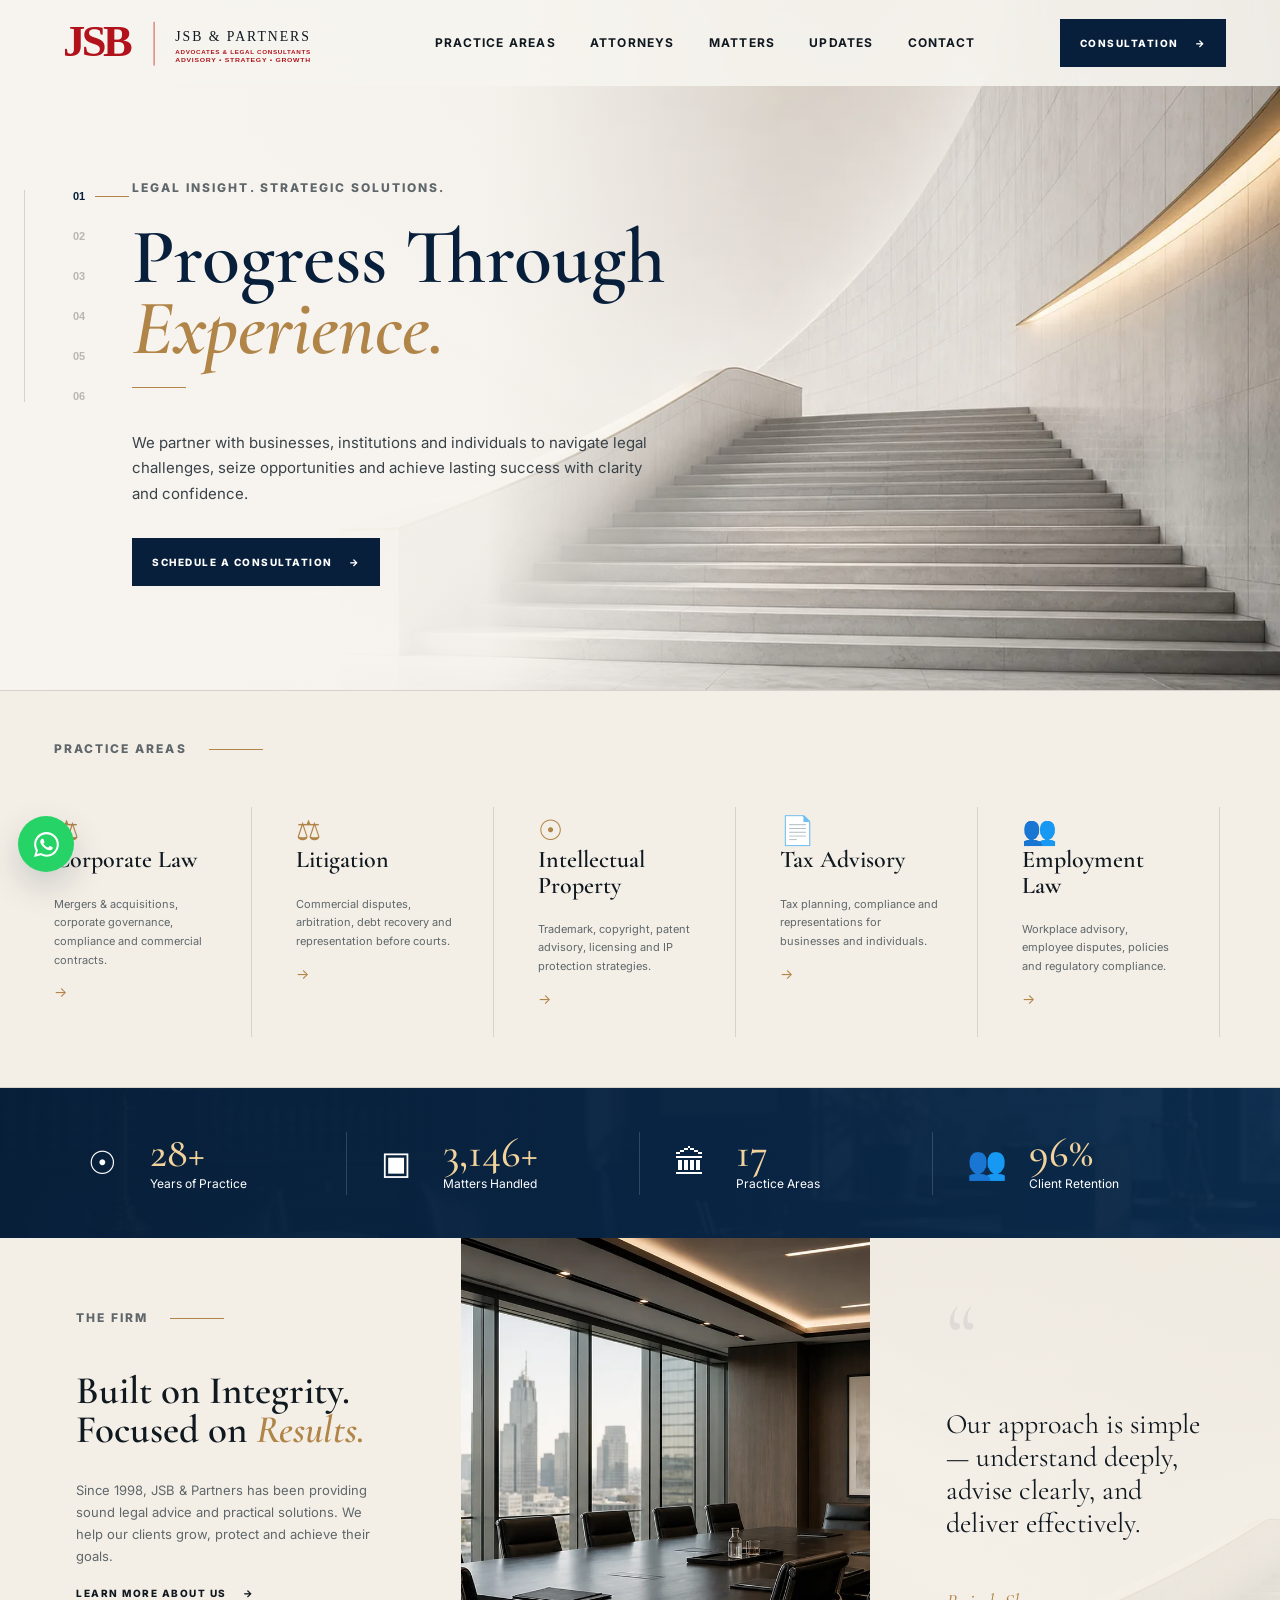
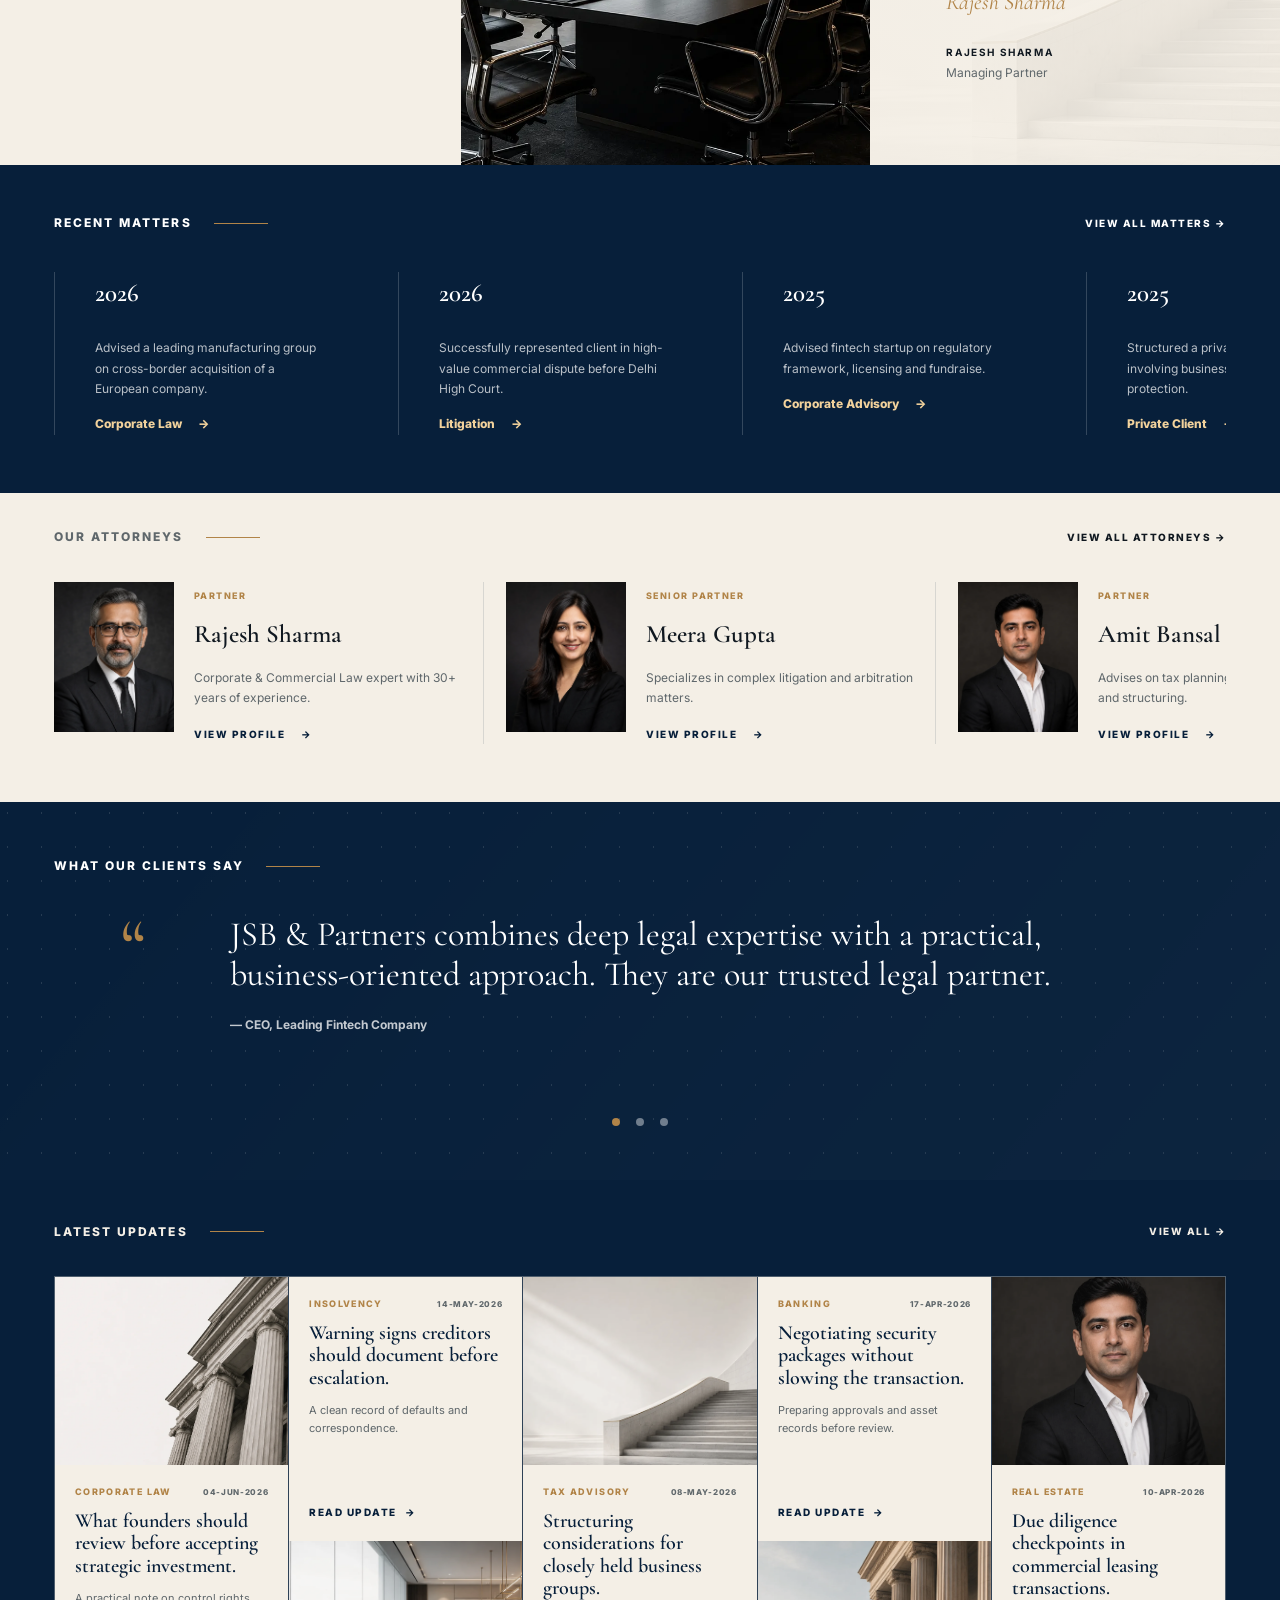
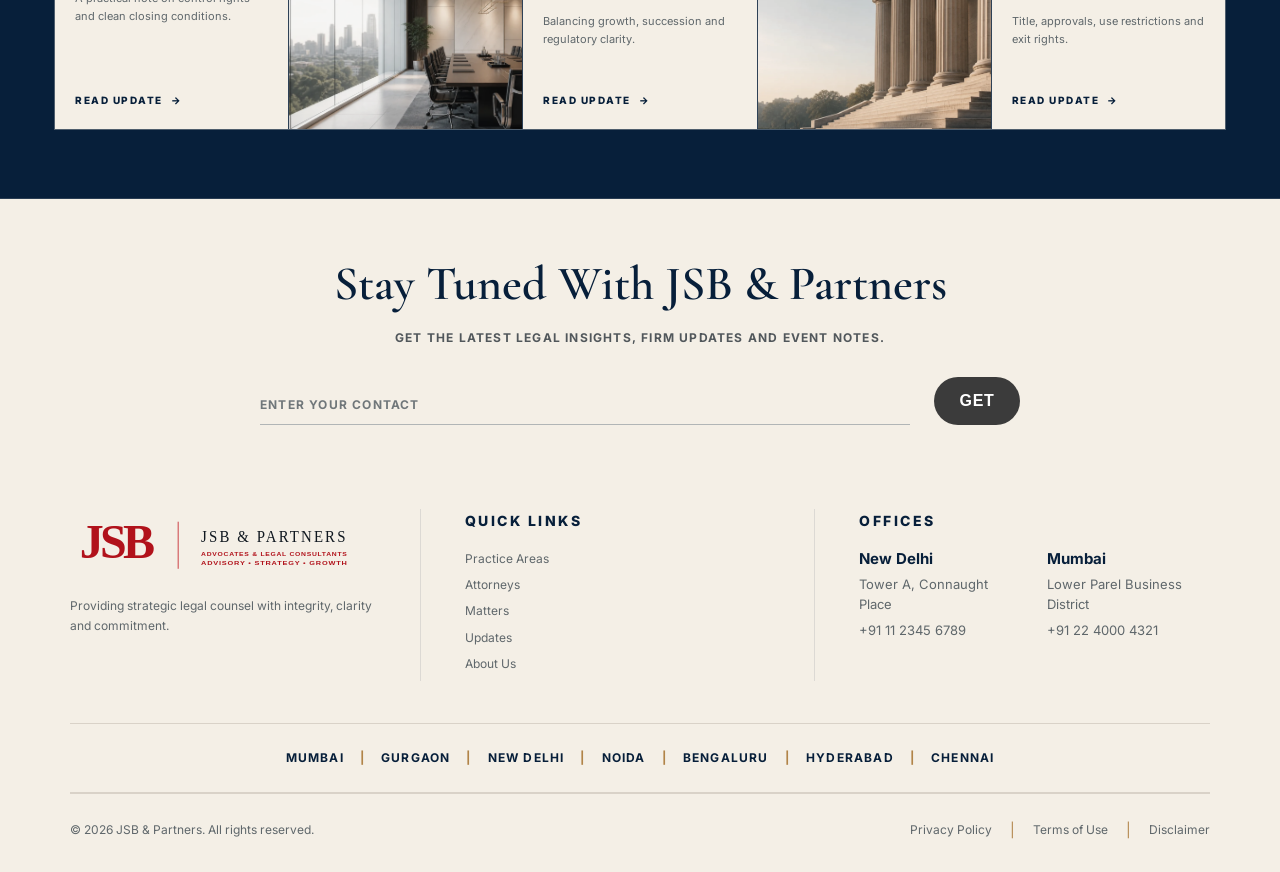
==== index.html @ 9e6ca46f "Update" ====
<!DOCTYPE html>
<html lang="en">
<head>
  <meta charset="UTF-8">
  <meta name="viewport" content="width=device-width, initial-scale=1.0">
  <title>JSB &amp; Partners</title>
  <link rel="icon" href="assets/favicon/favicon.ico" sizes="any">
  <link rel="icon" href="assets/favicon/favicon.svg" type="image/svg+xml">
  <link rel="apple-touch-icon" href="assets/favicon/apple-touch-icon.png">
  <link rel="preconnect" href="https://fonts.googleapis.com">
  <link rel="preconnect" href="https://fonts.gstatic.com" crossorigin>
  <link rel="preload" as="image" href="assets/images/banner/hero-stairs-carousel.webp" fetchpriority="high">
  <link href="https://fonts.googleapis.com/css2?family=Cormorant+Garamond:wght@500;600;700&amp;family=Inter:wght@400;500;600;700;800&amp;display=swap" rel="stylesheet">
  <link rel="stylesheet" href="css/styles.css?v=20260609-pagespeed">
</head>
<body>
  <header class="top-header">
    <a class="brand" href="#home" aria-label="JSB and Partners home">
      <img src="assets/logo/jsb-partners-logo.svg" alt="JSB &amp; Partners">
    </a>
    <nav class="top-nav" aria-label="Primary navigation">
      <img class="menu-panel-logo" src="assets/logo/jsb-partners-logo.svg" alt="JSB &amp; Partners">
      <button class="menu-close" type="button" aria-label="Close menu">&times;</button>
      <div class="nav-item has-menu">
        <a href="#practice">Practice Areas</a>
        <div class="submenu practice-menu">
          <a href="#practice">Corporate Law</a>
          <a href="#practice">Litigation</a>
          <div class="subitem">
            <a href="#practice">Advisory</a>
            <div class="submenu level-two">
              <a href="#practice">Tax Advisory</a>
              <a href="#practice">Regulatory</a>
            </div>
          </div>
          <a href="#practice">Intellectual Property</a>
          <a href="#practice">Employment Law</a>
          <a href="#practice">Real Estate</a>
          <a href="#practice">Banking &amp; Finance</a>
          <a href="#practice">Insolvency</a>
          <a href="#practice">Data Protection</a>
          <a href="#practice">Private Client</a>
        </div>
      </div>
      <div class="nav-item has-menu">
        <a href="#attorneys">Attorneys</a>
        <div class="submenu">
          <a href="#attorneys">Partners</a>
          <a href="#attorneys">Senior Counsel</a>
          <a href="#attorneys">Dedicated Teams</a>
        </div>
      </div>
      <div class="nav-item has-menu">
        <a href="#matters">Matters</a>
        <div class="submenu">
          <a href="#matters">Recent Matters</a>
          <a href="#updates">Updates</a>
        </div>
      </div>
      <a href="#updates">Updates</a>
      <a href="#contact">Contact</a>
    </nav>
    <div class="header-actions">
      <a class="consult-btn" href="#contact">Consultation <span>&rarr;</span></a>
    </div>
  </header>
  <a class="whatsapp-contact" href="https://wa.me/911123456789" target="_blank" rel="noopener" aria-label="Contact JSB and Partners on WhatsApp">
    <svg viewBox="0 0 32 32" aria-hidden="true" focusable="false">
      <path d="M16.02 3.2c-7.04 0-12.76 5.68-12.76 12.68 0 2.24.6 4.43 1.73 6.35L3.15 29l6.97-1.82a12.86 12.86 0 0 0 5.9 1.48c7.04 0 12.76-5.68 12.76-12.68S23.06 3.2 16.02 3.2Zm0 23.3c-1.9 0-3.77-.51-5.4-1.48l-.39-.23-4.14 1.08 1.1-4.02-.26-.42a10.45 10.45 0 0 1-1.53-5.45c0-5.81 4.76-10.54 10.62-10.54s10.62 4.73 10.62 10.54S21.88 26.5 16.02 26.5Zm5.82-7.9c-.32-.16-1.88-.92-2.17-1.03-.29-.11-.5-.16-.71.16-.21.32-.82 1.03-1.01 1.24-.18.21-.37.24-.69.08-.32-.16-1.35-.49-2.57-1.57-.95-.84-1.59-1.88-1.78-2.2-.18-.32-.02-.49.14-.65.14-.14.32-.37.48-.55.16-.18.21-.32.32-.53.11-.21.05-.4-.03-.55-.08-.16-.71-1.7-.97-2.33-.26-.61-.52-.53-.71-.54h-.61c-.21 0-.55.08-.84.4-.29.32-1.1 1.07-1.1 2.61 0 1.54 1.13 3.03 1.29 3.24.16.21 2.23 3.38 5.4 4.74.75.32 1.34.51 1.8.65.76.24 1.45.21 1.99.13.61-.09 1.88-.76 2.15-1.49.26-.73.26-1.35.18-1.49-.08-.13-.29-.21-.61-.37Z"/>
    </svg>
  </a>
  <nav class="mobile-dock" aria-label="Mobile quick actions">
    <a class="dock-whatsapp" href="https://wa.me/911123456789" target="_blank" rel="noopener" aria-label="WhatsApp">
      <svg viewBox="0 0 32 32" aria-hidden="true" focusable="false">
        <path d="M16.02 3.2c-7.04 0-12.76 5.68-12.76 12.68 0 2.24.6 4.43 1.73 6.35L3.15 29l6.97-1.82a12.86 12.86 0 0 0 5.9 1.48c7.04 0 12.76-5.68 12.76-12.68S23.06 3.2 16.02 3.2Zm0 23.3c-1.9 0-3.77-.51-5.4-1.48l-.39-.23-4.14 1.08 1.1-4.02-.26-.42a10.45 10.45 0 0 1-1.53-5.45c0-5.81 4.76-10.54 10.62-10.54s10.62 4.73 10.62 10.54S21.88 26.5 16.02 26.5Zm5.82-7.9c-.32-.16-1.88-.92-2.17-1.03-.29-.11-.5-.16-.71.16-.21.32-.82 1.03-1.01 1.24-.18.21-.37.24-.69.08-.32-.16-1.35-.49-2.57-1.57-.95-.84-1.59-1.88-1.78-2.2-.18-.32-.02-.49.14-.65.14-.14.32-.37.48-.55.16-.18.21-.32.32-.53.11-.21.05-.4-.03-.55-.08-.16-.71-1.7-.97-2.33-.26-.61-.52-.53-.71-.54h-.61c-.21 0-.55.08-.84.4-.29.32-1.1 1.07-1.1 2.61 0 1.54 1.13 3.03 1.29 3.24.16.21 2.23 3.38 5.4 4.74.75.32 1.34.51 1.8.65.76.24 1.45.21 1.99.13.61-.09 1.88-.76 2.15-1.49.26-.73.26-1.35.18-1.49-.08-.13-.29-.21-.61-.37Z"/>
      </svg>
    </a>
    <a href="#contact" aria-label="Contact form">
      <svg viewBox="0 0 24 24" aria-hidden="true" focusable="false">
        <path d="M5 4h14v16H5zM8 8h8M8 12h8M8 16h5"/>
      </svg>
    </a>
    <a href="tel:+911123456789" aria-label="Call JSB and Partners">
      <svg viewBox="0 0 24 24" aria-hidden="true" focusable="false">
        <path d="M8.6 3.7 11 8.6l-2 1.6c1 2 2.3 3.3 4.3 4.3l1.6-2 4.9 2.4-.8 3.2c-.2.8-.9 1.3-1.7 1.2C9.7 18.7 4.2 13.2 3.6 5.6c-.1-.8.5-1.5 1.2-1.7Z"/>
      </svg>
    </a>
    <button class="menu-toggle" type="button" aria-label="Open menu" aria-expanded="false">
      <svg class="hamburger-icon" viewBox="0 0 74 58" aria-hidden="true" focusable="false">
        <path class="hamburger-lines" d="M16 13h42M16 29h42M16 45h42"/>
        <path class="hamburger-close" d="M20 16 54 44M54 16 20 44"/>
      </svg>
    </button>
  </nav>

  <main>
    <section id="home" class="hero">
      <div class="hero-slide slide-stairs is-active">
        <div class="hero-copy">
          <p class="eyebrow">Legal insight. Strategic solutions.</p>
          <h1><span>Progress Through</span><em>Experience.</em></h1>
          <span class="gold-line"></span>
          <p>We partner with businesses, institutions and individuals to navigate legal challenges, seize opportunities and achieve lasting success with clarity and confidence.</p>
          <a class="dark-btn" href="#contact">Schedule a Consultation <span>&rarr;</span></a>
        </div>
      </div>
      <div class="hero-slide slide-boardroom">
        <div class="hero-copy">
          <p class="eyebrow">Commercial clarity. Practical execution.</p>
          <h1><span>Decisions Built On</span><em>Judgement.</em></h1>
          <span class="gold-line"></span>
          <p>Senior lawyers stay close to every matter, aligning legal strategy with commercial realities, board priorities and practical timelines.</p>
          <a class="dark-btn" href="#contact">Discuss a Matter <span>&rarr;</span></a>
        </div>
      </div>
      <div class="hero-slide slide-court">
        <div class="hero-copy">
          <p class="eyebrow">Court discipline. Calm advice.</p>
          <h1><span>Trusted Counsel For</span><em>Complexity.</em></h1>
          <span class="gold-line"></span>
          <p>From transactions to disputes, we help clients protect what matters, understand their options and move forward with confidence.</p>
          <a class="dark-btn" href="#contact">Start Consultation <span>&rarr;</span></a>
        </div>
      </div>

      <div class="hero-index" aria-label="Hero slide controls">
        <button class="is-active" type="button" data-slide="0">01</button>
        <button type="button" data-slide="1">02</button>
        <button type="button" data-slide="2">03</button>
        <button type="button" data-slide="0">04</button>
        <button type="button" data-slide="1">05</button>
        <button type="button" data-slide="2">06</button>
      </div>
    </section>

    <section id="practice" class="band band-light practice-band">
      <div class="band-head">
        <h2>Practice Areas</h2>
        <i></i>
      </div>
      <div class="marquee-shell">
        <div class="practice-track marquee-track">
          <article class="practice-item"><span>&#9878;</span><h3>Corporate Law</h3><p>Mergers &amp; acquisitions, corporate governance, compliance and commercial contracts.</p><a href="#contact">&rarr;</a></article>
          <article class="practice-item"><span>&#9878;</span><h3>Litigation</h3><p>Commercial disputes, arbitration, debt recovery and representation before courts.</p><a href="#contact">&rarr;</a></article>
          <article class="practice-item"><span>&#9737;</span><h3>Intellectual Property</h3><p>Trademark, copyright, patent advisory, licensing and IP protection strategies.</p><a href="#contact">&rarr;</a></article>
          <article class="practice-item"><span>&#128196;</span><h3>Tax Advisory</h3><p>Tax planning, compliance and representations for businesses and individuals.</p><a href="#contact">&rarr;</a></article>
          <article class="practice-item"><span>&#128101;</span><h3>Employment Law</h3><p>Workplace advisory, employee disputes, policies and regulatory compliance.</p><a href="#contact">&rarr;</a></article>
          <article class="practice-item"><span>&#127963;</span><h3>Real Estate</h3><p>Transactions, due diligence, structuring, leases and regulatory approvals.</p><a href="#contact">&rarr;</a></article>
          <article class="practice-item"><span>&#9878;</span><h3>Corporate Law</h3><p>Mergers &amp; acquisitions, corporate governance, compliance and commercial contracts.</p><a href="#contact">&rarr;</a></article>
          <article class="practice-item"><span>&#9878;</span><h3>Litigation</h3><p>Commercial disputes, arbitration, debt recovery and representation before courts.</p><a href="#contact">&rarr;</a></article>
          <article class="practice-item"><span>&#9737;</span><h3>Intellectual Property</h3><p>Trademark, copyright, patent advisory, licensing and IP protection strategies.</p><a href="#contact">&rarr;</a></article>
          <article class="practice-item"><span>&#128196;</span><h3>Tax Advisory</h3><p>Tax planning, compliance and representations for businesses and individuals.</p><a href="#contact">&rarr;</a></article>
          <article class="practice-item"><span>&#128101;</span><h3>Employment Law</h3><p>Workplace advisory, employee disputes, policies and regulatory compliance.</p><a href="#contact">&rarr;</a></article>
          <article class="practice-item"><span>&#127963;</span><h3>Real Estate</h3><p>Transactions, due diligence, structuring, leases and regulatory approvals.</p><a href="#contact">&rarr;</a></article>
        </div>
      </div>
    </section>

    <section id="impact" class="band stats-band">
      <div><span>&#9737;</span><strong data-count="28" data-suffix="+">0</strong><p>Years of Practice</p></div>
      <div><span>&#9635;</span><strong data-count="3200" data-suffix="+">0</strong><p>Matters Handled</p></div>
      <div><span>&#127963;</span><strong data-count="17">0</strong><p>Practice Areas</p></div>
      <div><span>&#128101;</span><strong data-count="98" data-suffix="%">0</strong><p>Client Retention</p></div>
    </section>

    <section id="firm" class="band firm-band">
      <article class="firm-copy">
        <div class="band-head"><h2>The Firm</h2><i></i></div>
        <h3>Built on Integrity.<br>Focused on <em>Results.</em></h3>
        <p>Since 1998, JSB &amp; Partners has been providing sound legal advice and practical solutions. We help our clients grow, protect and achieve their goals.</p>
        <a class="text-link" href="#firm">Learn More About Us <span>&rarr;</span></a>
      </article>
      <img src="assets/images/firm/firm-boardroom.webp" alt="Modern law firm boardroom" loading="lazy" decoding="async">
      <article class="firm-quote">
        <div>&ldquo;</div>
        <blockquote>Our approach is simple &mdash; understand deeply, advise clearly, and deliver effectively.</blockquote>
        <span class="signature">Rajesh Sharma</span>
        <strong>Rajesh Sharma</strong>
        <p>Managing Partner</p>
      </article>
    </section>

    <section id="matters" class="band matters-band">
      <div class="band-head matter-title"><h2>Recent Matters</h2><i></i><a href="#updates">View All Matters <span>&rarr;</span></a></div>
      <div class="matters-marquee marquee-shell">
        <div class="matter-track marquee-track">
          <article><h3>2026</h3><p>Advised a leading manufacturing group on cross-border acquisition of a European company.</p><a href="#">Corporate Law <span>&rarr;</span></a></article>
          <article><h3>2026</h3><p>Successfully represented client in high-value commercial dispute before Delhi High Court.</p><a href="#">Litigation <span>&rarr;</span></a></article>
          <article><h3>2025</h3><p>Advised fintech startup on regulatory framework, licensing and fundraise.</p><a href="#">Corporate Advisory <span>&rarr;</span></a></article>
          <article><h3>2025</h3><p>Structured a private family settlement involving business succession and asset protection.</p><a href="#">Private Client <span>&rarr;</span></a></article>
          <article><h3>2024</h3><p>Guided an enterprise technology company through licensing and commercial contract review.</p><a href="#">Regulatory <span>&rarr;</span></a></article>
          <article><h3>2026</h3><p>Advised a leading manufacturing group on cross-border acquisition of a European company.</p><a href="#">Corporate Law <span>&rarr;</span></a></article>
          <article><h3>2026</h3><p>Successfully represented client in high-value commercial dispute before Delhi High Court.</p><a href="#">Litigation <span>&rarr;</span></a></article>
          <article><h3>2025</h3><p>Advised fintech startup on regulatory framework, licensing and fundraise.</p><a href="#">Corporate Advisory <span>&rarr;</span></a></article>
          <article><h3>2025</h3><p>Structured a private family settlement involving business succession and asset protection.</p><a href="#">Private Client <span>&rarr;</span></a></article>
          <article><h3>2024</h3><p>Guided an enterprise technology company through licensing and commercial contract review.</p><a href="#">Regulatory <span>&rarr;</span></a></article>
        </div>
      </div>
    </section>

    <section id="attorneys" class="band band-warm attorney-band">
      <div class="band-head attorney-title"><h2>Our Attorneys</h2><i></i><a href="#attorneys">View All Attorneys <span>&rarr;</span></a></div>
      <div class="marquee-shell">
        <div class="attorney-track marquee-track reverse">
          <article class="attorney-card"><img src="assets/images/team/attorney-rajesh.webp" alt="Rajesh Sharma" loading="lazy" decoding="async"><div><span>Partner</span><h3>Rajesh Sharma</h3><p>Corporate &amp; Commercial Law expert with 30+ years of experience.</p><a href="#attorneys">View Profile <span>&rarr;</span></a></div></article>
          <article class="attorney-card"><img src="assets/images/team/attorney-meera.webp" alt="Meera Gupta" loading="lazy" decoding="async"><div><span>Senior Partner</span><h3>Meera Gupta</h3><p>Specializes in complex litigation and arbitration matters.</p><a href="#attorneys">View Profile <span>&rarr;</span></a></div></article>
          <article class="attorney-card"><img src="assets/images/team/attorney-amit.webp" alt="Amit Bansal" loading="lazy" decoding="async"><div><span>Partner</span><h3>Amit Bansal</h3><p>Advises on tax planning, regulatory compliance and structuring.</p><a href="#attorneys">View Profile <span>&rarr;</span></a></div></article>
          <article class="attorney-card"><img src="assets/images/team/attorney-rajesh.webp" alt="Rajesh Sharma" loading="lazy" decoding="async"><div><span>Partner</span><h3>Rajesh Sharma</h3><p>Corporate &amp; Commercial Law expert with 30+ years of experience.</p><a href="#attorneys">View Profile <span>&rarr;</span></a></div></article>
          <article class="attorney-card"><img src="assets/images/team/attorney-meera.webp" alt="Meera Gupta" loading="lazy" decoding="async"><div><span>Senior Partner</span><h3>Meera Gupta</h3><p>Specializes in complex litigation and arbitration matters.</p><a href="#attorneys">View Profile <span>&rarr;</span></a></div></article>
          <article class="attorney-card"><img src="assets/images/team/attorney-amit.webp" alt="Amit Bansal" loading="lazy" decoding="async"><div><span>Partner</span><h3>Amit Bansal</h3><p>Advises on tax planning, regulatory compliance and structuring.</p><a href="#attorneys">View Profile <span>&rarr;</span></a></div></article>
          <article class="attorney-card"><img src="assets/images/team/attorney-rajesh.webp" alt="Rajesh Sharma" loading="lazy" decoding="async"><div><span>Partner</span><h3>Rajesh Sharma</h3><p>Corporate &amp; Commercial Law expert with 30+ years of experience.</p><a href="#attorneys">View Profile <span>&rarr;</span></a></div></article>
          <article class="attorney-card"><img src="assets/images/team/attorney-meera.webp" alt="Meera Gupta" loading="lazy" decoding="async"><div><span>Senior Partner</span><h3>Meera Gupta</h3><p>Specializes in complex litigation and arbitration matters.</p><a href="#attorneys">View Profile <span>&rarr;</span></a></div></article>
          <article class="attorney-card"><img src="assets/images/team/attorney-amit.webp" alt="Amit Bansal" loading="lazy" decoding="async"><div><span>Partner</span><h3>Amit Bansal</h3><p>Advises on tax planning, regulatory compliance and structuring.</p><a href="#attorneys">View Profile <span>&rarr;</span></a></div></article>
        </div>
      </div>
    </section>

    <section class="band testimonials-band" aria-label="Client testimonials">
      <div class="band-head"><h2>What Our Clients Say</h2><i></i></div>
      <div class="testimonial-wrap">
        <span class="quote-mark">&ldquo;</span>
        <div class="testimonial-slide is-active">
          <blockquote>JSB &amp; Partners combines deep legal expertise with a practical, business-oriented approach. They are our trusted legal partner.</blockquote>
          <p>&mdash; CEO, Leading Fintech Company</p>
        </div>
        <div class="testimonial-slide">
          <blockquote>The team brings structure to complex decisions and keeps the advice calm, readable and commercially useful.</blockquote>
          <p>&mdash; Founder, Manufacturing Group</p>
        </div>
        <div class="testimonial-slide">
          <blockquote>They understand urgency without creating noise. Their drafting and dispute strategy have been consistently dependable.</blockquote>
          <p>&mdash; General Counsel, Growth Company</p>
        </div>
      </div>
      <div class="testimonial-dots">
        <button class="is-active" type="button" data-testimonial="0" aria-label="Show testimonial 1"></button>
        <button type="button" data-testimonial="1" aria-label="Show testimonial 2"></button>
        <button type="button" data-testimonial="2" aria-label="Show testimonial 3"></button>
      </div>
    </section>

    <section id="updates" class="band updates-band">
      <div class="band-head updates-title"><h2>Latest Updates</h2><i></i><a href="#updates">View All <span>&rarr;</span></a></div>
      <div class="updates-grid">
        <div class="update-column">
          <div class="update-track">
            <article><img src="assets/images/banner/courthouse-hero.webp" alt="Courthouse exterior" loading="lazy" decoding="async"><div><p class="update-meta"><span>Corporate Law</span><time datetime="2026-06-04">04-Jun-2026</time></p><h3>What founders should review before accepting strategic investment.</h3><p>A practical note on control rights and clean closing conditions.</p><a href="#updates">Read Update <span>&rarr;</span></a></div></article>
            <article><img src="assets/images/firm/firm-boardroom.webp" alt="Boardroom with city view" loading="lazy" decoding="async"><div><p class="update-meta"><span>IP Strategy</span><time datetime="2026-05-28">28-May-2026</time></p><h3>Protecting brand assets before licensing discussions begin.</h3><p>Ownership, usage scope and enforcement language.</p><a href="#updates">Read Update <span>&rarr;</span></a></div></article>
          </div>
        </div>
        <div class="update-column is-reverse">
          <div class="update-track">
            <article><img src="assets/images/library/legal-library.webp" alt="Legal library shelves" loading="lazy" decoding="async"><div><p class="update-meta"><span>Disputes</span><time datetime="2026-05-21">21-May-2026</time></p><h3>How early case assessment changes commercial litigation.</h3><p>Mapping documents, timelines and business objectives early.</p><a href="#updates">Read Update <span>&rarr;</span></a></div></article>
            <article><img src="assets/images/banner/hero-boardroom-carousel.webp" alt="Conference room" loading="lazy" decoding="async"><div><p class="update-meta"><span>Insolvency</span><time datetime="2026-05-14">14-May-2026</time></p><h3>Warning signs creditors should document before escalation.</h3><p>A clean record of defaults and correspondence.</p><a href="#updates">Read Update <span>&rarr;</span></a></div></article>
          </div>
        </div>
        <div class="update-column">
          <div class="update-track">
            <article><img src="assets/images/banner/hero-stairs-carousel.webp" alt="Courthouse stairs" loading="lazy" decoding="async"><div><p class="update-meta"><span>Tax Advisory</span><time datetime="2026-05-08">08-May-2026</time></p><h3>Structuring considerations for closely held business groups.</h3><p>Balancing growth, succession and regulatory clarity.</p><a href="#updates">Read Update <span>&rarr;</span></a></div></article>
            <article><img src="assets/images/team/attorney-meera.webp" alt="Attorney portrait" loading="lazy" decoding="async"><div><p class="update-meta"><span>Privacy</span><time datetime="2026-04-30">30-Apr-2026</time></p><h3>Data protection readiness for fast-growing service businesses.</h3><p>Consent, vendor contracts and breach response hygiene.</p><a href="#updates">Read Update <span>&rarr;</span></a></div></article>
          </div>
        </div>
        <div class="update-column is-reverse">
          <div class="update-track">
            <article><img src="assets/images/team/attorney-rajesh.webp" alt="Senior attorney portrait" loading="lazy" decoding="async"><div><p class="update-meta"><span>Employment</span><time datetime="2026-04-24">24-Apr-2026</time></p><h3>Policy hygiene for hybrid teams and senior exits.</h3><p>Reducing ambiguity around access and confidentiality.</p><a href="#updates">Read Update <span>&rarr;</span></a></div></article>
            <article><img src="assets/images/banner/hero-court-warm.webp" alt="Court columns" loading="lazy" decoding="async"><div><p class="update-meta"><span>Banking</span><time datetime="2026-04-17">17-Apr-2026</time></p><h3>Negotiating security packages without slowing the transaction.</h3><p>Preparing approvals and asset records before review.</p><a href="#updates">Read Update <span>&rarr;</span></a></div></article>
          </div>
        </div>
        <div class="update-column">
          <div class="update-track">
            <article><img src="assets/images/team/attorney-amit.webp" alt="Attorney portrait" loading="lazy" decoding="async"><div><p class="update-meta"><span>Real Estate</span><time datetime="2026-04-10">10-Apr-2026</time></p><h3>Due diligence checkpoints in commercial leasing transactions.</h3><p>Title, approvals, use restrictions and exit rights.</p><a href="#updates">Read Update <span>&rarr;</span></a></div></article>
            <article><img src="assets/images/banner/courthouse-hero.webp" alt="Courthouse architecture" loading="lazy" decoding="async"><div><p class="update-meta"><span>Private Client</span><time datetime="2026-04-03">03-Apr-2026</time></p><h3>Why family arrangements need commercial drafting discipline.</h3><p>Clear roles, transfer triggers and governance language.</p><a href="#updates">Read Update <span>&rarr;</span></a></div></article>
          </div>
        </div>
      </div>
    </section>

    <footer id="contact" class="footer-band">
      <section class="footer-stay">
        <div class="stay-copy">
          <h2>Stay Tuned With JSB &amp; Partners</h2>
          <p>Get the latest legal insights, firm updates and event notes.</p>
          <form>
            <label for="email">Contact</label>
            <input id="email" type="email" placeholder="Enter your contact">
            <button type="submit">Get</button>
          </form>
        </div>
      </section>

      <div class="footer-main">
        <section class="footer-brand">
          <img src="assets/logo/jsb-partners-logo.svg" alt="JSB &amp; Partners">
          <p>Providing strategic legal counsel with integrity, clarity and commitment.</p>
        </section>
        <section>
          <h2>Quick Links</h2>
          <a href="#practice">Practice Areas</a>
          <a href="#attorneys">Attorneys</a>
          <a href="#matters">Matters</a>
          <a href="#updates">Updates</a>
          <a href="#firm">About Us</a>
        </section>
        <section>
          <h2>Offices</h2>
          <div class="office-list">
            <p><strong>New Delhi</strong><span>Tower A, Connaught Place</span><a href="tel:+911123456789">+91 11 2345 6789</a></p>
            <p><strong>Mumbai</strong><span>Lower Parel Business District</span><a href="tel:+912240004321">+91 22 4000 4321</a></p>
          </div>
        </section>
      </div>

      <div class="footer-cities" aria-label="Office locations">
        <span>Mumbai</span><i>|</i><span>Gurgaon</span><i>|</i><span>New Delhi</span><i>|</i><span>Noida</span><i>|</i><span>Bengaluru</span><i>|</i><span>Hyderabad</span><i>|</i><span>Chennai</span>
      </div>

      <div class="footer-bottom"><p>&copy; 2026 JSB &amp; Partners. All rights reserved.</p><nav><a href="#">Privacy Policy</a><span>|</span><a href="#">Terms of Use</a><span>|</span><a href="#">Disclaimer</a></nav></div>
    </footer>
  </main>
  <script src="js/script.js?v=20260609-footer-cities"></script>
</body>
</html>
---- css/styles.css ----
:root {
  --paper: #f4efe6;
  --white: #f4efe6;
  --warm: #f4efe6;
  --navy: #071f3a;
  --navy-2: #0a2a4c;
  --ink: #101820;
  --muted: #5f676b;
  --line: #d9d2c8;
  --gold: #b18448;
  --serif: "Cormorant Garamond", Georgia, serif;
  --sans: "Inter", Arial, sans-serif;
}

* {
  box-sizing: border-box;
}

html {
  scroll-behavior: smooth;
}

body {
  margin: 0;
  background: var(--paper);
  color: var(--ink);
  font-family: var(--sans);
  font-size: 14px;
  line-height: 1.7;
}

a {
  color: inherit;
  text-decoration: none;
}

h1,
h2,
h3,
p {
  margin-top: 0;
}

.top-header {
  position: fixed;
  inset: 0 0 auto;
  z-index: 50;
  display: grid;
  grid-template-columns: 300px 1fr 170px;
  align-items: center;
  gap: 36px;
  height: 86px;
  padding: 0 54px;
  background: rgba(247, 244, 239, .9);
  backdrop-filter: blur(18px);
}

.brand {
  display: flex;
  align-items: center;
}

.brand img {
  width: auto;
  max-width: 100%;
  height: 66px;
  display: block;
}

.brand strong,
.footer-brand strong {
  display: block;
  text-transform: uppercase;
  letter-spacing: .12em;
  font-size: 18px;
  line-height: 1.15;
  white-space: nowrap;
}

.brand small,
.footer-brand small {
  display: block;
  margin-top: 5px;
  text-transform: uppercase;
  letter-spacing: .13em;
  font-size: 9px;
  font-weight: 800;
}

.top-nav {
  display: flex;
  justify-content: center;
  gap: 34px;
  text-transform: uppercase;
  letter-spacing: .1em;
  font-size: 12px;
  font-weight: 700;
}

.header-actions {
  display: flex;
  align-items: center;
  justify-content: flex-end;
  gap: 12px;
}

.menu-toggle,
.menu-close,
.menu-panel-logo,
.mobile-dock {
  display: none;
}

.nav-item {
  position: relative;
}

.top-nav > a,
.nav-item > a {
  position: relative;
  display: inline-flex;
  align-items: center;
  min-height: 44px;
}

.top-nav > a::after,
.nav-item > a::after {
  content: "";
  position: absolute;
  left: 0;
  right: 0;
  bottom: 7px;
  height: 1px;
  background: var(--gold);
  transform: scaleX(0);
  transform-origin: center;
  transition: transform .32s ease;
}

.top-nav > a:hover::after,
.top-nav > a:focus-visible::after,
.has-menu:hover > a::after,
.has-menu:focus-within > a::after {
  transform: scaleX(1);
}

.submenu {
  position: fixed;
  top: 86px;
  left: 0;
  z-index: 45;
  display: grid;
  grid-template-columns: repeat(3, minmax(190px, 1fr));
  gap: 0;
  width: 100vw;
  padding: 34px 54px;
  opacity: 0;
  visibility: hidden;
  transform: translateY(-10px);
  transition: opacity .32s ease, transform .32s ease, visibility .32s ease;
  background: var(--navy);
  border-top: 1px solid rgba(255, 255, 255, .18);
  border-bottom: 1px solid rgba(255, 255, 255, .16);
  backdrop-filter: none;
  box-shadow: 0 999px 0 999px rgba(7, 31, 58, .26), 0 24px 70px rgba(7, 31, 58, .16);
}

.practice-menu {
  grid-template-columns: repeat(5, minmax(170px, 1fr));
}

.submenu > a,
.submenu > .subitem > a {
  position: relative;
  display: block;
  min-height: 132px;
  padding: 58px 30px 22px;
  color: rgba(255, 255, 255, .96);
  letter-spacing: .1em;
  font-size: 13px;
  font-weight: 700;
  white-space: nowrap;
  border-left: 1px solid rgba(255, 255, 255, .16);
  transition: color .24s ease, background-color .24s ease;
}

.practice-menu > a,
.practice-menu > .subitem > a {
  min-height: 112px;
  padding-top: 50px;
}

.submenu > a::before,
.submenu > .subitem > a::before {
  content: "";
  position: absolute;
  top: 28px;
  left: 30px;
  width: 34px;
  height: 1px;
  background: var(--gold);
  opacity: .72;
}

.submenu > a:hover,
.submenu > a:focus-visible,
.submenu > .subitem > a:hover,
.submenu > .subitem > a:focus-visible {
  background: rgba(255, 255, 255, .12);
  color: #fff;
}

.has-menu:hover > .submenu,
.has-menu:focus-within > .submenu,
.subitem:hover > .submenu,
.subitem:focus-within > .submenu {
  opacity: 1;
  visibility: visible;
  transform: translateY(0);
}

.subitem {
  position: relative;
}

.submenu.level-two {
  position: absolute;
  top: 76px;
  left: 28px;
  z-index: 60;
  display: block;
  width: max-content;
  min-width: 186px;
  padding: 8px;
  background: var(--paper);
  border: 1px solid rgba(7, 31, 58, .12);
  box-shadow: 0 18px 44px rgba(7, 31, 58, .18);
}

.submenu.level-two a {
  display: block;
  min-height: 0;
  padding: 12px 15px;
  border: 0;
  color: var(--navy);
  font-size: 12px;
  font-weight: 700;
  white-space: nowrap;
}

.submenu.level-two a:hover,
.submenu.level-two a:focus-visible {
  background: rgba(7, 31, 58, .06);
  color: var(--navy);
}

.submenu.level-two a::before {
  content: none;
}

.consult-btn,
.dark-btn,
.text-link,
.attorney-card a,
.matters-band article a,
.updates-grid article a {
  display: inline-flex;
  align-items: center;
  gap: 16px;
  text-transform: uppercase;
  letter-spacing: .15em;
  font-size: 10px;
  font-weight: 800;
}

.consult-btn,
.dark-btn {
  justify-content: center;
  min-height: 48px;
  padding: 0 20px;
  color: #fff;
  background: var(--navy);
}

.whatsapp-contact {
  position: fixed;
  left: 18px;
  bottom: 28px;
  z-index: 48;
  display: inline-grid;
  place-items: center;
  width: 56px;
  height: 56px;
  color: #fff;
  background: #25d366;
  border-radius: 50%;
  box-shadow: 0 14px 34px rgba(7, 31, 58, .18);
}

.whatsapp-contact svg {
  width: 31px;
  height: 31px;
  display: block;
  fill: currentColor;
}

.mobile-dock svg {
  display: block;
  fill: none;
  stroke: currentColor;
  stroke-width: 1.9;
  stroke-linecap: round;
  stroke-linejoin: round;
}

.mobile-dock .dock-whatsapp svg {
  fill: currentColor;
  stroke: none;
}

.hero {
  position: relative;
  min-height: 690px;
  overflow: hidden;
  background: var(--white);
}

.hero-slide {
  position: absolute;
  inset: 0;
  opacity: 0;
  pointer-events: none;
  transition: opacity .8s ease;
  background:
    linear-gradient(90deg, rgba(247,244,239,1) 0%, rgba(247,244,239,.94) 38%, rgba(247,244,239,.22) 61%, rgba(247,244,239,0) 100%),
    none;
}

.hero-slide.slide-stairs {
  background:
    linear-gradient(90deg, rgba(247,244,239,1) 0%, rgba(247,244,239,.94) 38%, rgba(247,244,239,.22) 61%, rgba(247,244,239,0) 100%),
    url("../assets/images/banner/hero-stairs-carousel.webp") center right / cover no-repeat;
}

.hero-slide.slide-boardroom.is-loaded,
.hero-slide.slide-boardroom.is-active {
  background:
    linear-gradient(90deg, rgba(247,244,239,1) 0%, rgba(247,244,239,.94) 38%, rgba(247,244,239,.22) 61%, rgba(247,244,239,0) 100%),
    url("../assets/images/banner/hero-boardroom-carousel.webp") center right / cover no-repeat;
}

.hero-slide.slide-court.is-loaded,
.hero-slide.slide-court.is-active {
  background:
    linear-gradient(90deg, rgba(247,244,239,1) 0%, rgba(247,244,239,.94) 38%, rgba(247,244,239,.22) 61%, rgba(247,244,239,0) 100%),
    url("../assets/images/banner/hero-court-warm.webp") center right / cover no-repeat;
}

.hero-slide.is-active {
  opacity: 1;
  pointer-events: auto;
}

.hero-copy {
  width: min(700px, 52vw);
  padding: 178px 0 90px 132px;
}

.eyebrow,
.band-head h2,
.footer-band h2 {
  margin: 0;
  color: var(--muted);
  text-transform: uppercase;
  letter-spacing: .17em;
  font-size: 12px;
  font-weight: 800;
}

.hero h1 {
  margin: 24px 0 24px;
  color: var(--navy);
  font-family: var(--serif);
  font-size: 78px;
  font-weight: 600;
  line-height: .9;
}

.hero h1 span,
.hero h1 em {
  display: block;
  white-space: nowrap;
}

.hero h1 em,
.firm-copy em {
  color: var(--gold);
  font-style: italic;
}

.gold-line,
.band-head i {
  display: block;
  width: 54px;
  height: 1px;
  background: var(--gold);
}

.hero .gold-line {
  margin-bottom: 42px;
}

.hero-copy p:not(.eyebrow) {
  max-width: 560px;
  margin-bottom: 32px;
  color: #394248;
  font-size: 15px;
}

.hero-index {
  position: absolute;
  left: 24px;
  top: 190px;
  z-index: 5;
  display: grid;
  gap: 28px;
  padding-left: 48px;
  border-left: 1px solid var(--line);
}

.hero-index button {
  position: relative;
  border: 0;
  padding: 0;
  background: transparent;
  color: #b9b7b1;
  cursor: pointer;
  font-size: 11px;
  font-weight: 800;
}

.hero-index button.is-active {
  color: var(--navy);
}

.hero-index button.is-active::after {
  content: "";
  position: absolute;
  left: 22px;
  top: 50%;
  width: 34px;
  height: 1px;
  background: var(--gold);
}

.band {
  padding-left: 54px;
  padding-right: 54px;
}

.band-light,
.band-warm {
  background: var(--white);
}

.stats-band,
.matters-band,
.testimonials-band {
  background-color: var(--navy);
  color: #fff;
}

.band-head {
  display: flex;
  align-items: center;
  gap: 22px;
}

.practice-band {
  padding-top: 48px;
  padding-bottom: 50px;
  border-top: 1px solid var(--line);
  border-bottom: 1px solid var(--line);
}

.marquee-shell {
  overflow: hidden;
}

.marquee-track {
  display: flex;
  width: max-content;
  animation: marquee 34s linear infinite;
}

.marquee-track.reverse {
  animation-name: marqueeReverse;
}

.marquee-shell:hover .marquee-track {
  animation-play-state: paused;
}

.practice-track {
  margin-top: 48px;
}

.practice-item {
  width: 198px;
  min-height: 230px;
  margin-right: 44px;
  padding-right: 38px;
  border-right: 1px solid var(--line);
}

.practice-item > span {
  display: block;
  height: 40px;
  color: var(--gold);
  font-size: 28px;
}

.practice-item h3 {
  margin-bottom: 22px;
  font-family: var(--serif);
  font-size: 24px;
  font-weight: 600;
  line-height: 1.05;
}

.practice-item p {
  color: var(--muted);
  font-size: 11px;
}

.practice-item a {
  color: var(--gold);
}

.stats-band {
  min-height: 150px;
  display: grid;
  grid-template-columns: repeat(4, 1fr);
  align-items: center;
  color: #fff;
  background:
    linear-gradient(90deg, rgba(7,31,58,.98), rgba(10,42,76,.96)),
    url("../assets/images/library/legal-library.webp") center / cover no-repeat;
}

.stats-band div {
  display: grid;
  grid-template-columns: 42px auto;
  grid-template-rows: auto auto;
  align-items: center;
  column-gap: 20px;
  padding: 0 34px;
  border-right: 1px solid rgba(255,255,255,.16);
}

.stats-band div:last-child {
  border-right: 0;
}

.stats-band div > span {
  grid-row: 1 / 3;
  color: #fff;
  font-size: 32px;
}

.stats-band strong {
  color: #f2d29c;
  font-family: var(--serif);
  font-size: 42px;
  font-weight: 500;
  line-height: 1;
}

.stats-band p {
  margin: 0;
  font-size: 12px;
}

.matters-band .band-head h2,
.testimonials-band .band-head h2,
.matters-band h3 {
  color: #fff;
}

.matters-band .band-head i,
.testimonials-band .band-head i {
  background: var(--gold);
}

.firm-band {
  display: grid;
  grid-template-columns: 36% 32% 32%;
  padding-left: 0;
  padding-right: 0;
  background: var(--paper);
}

.firm-copy,
.firm-quote {
  min-height: 430px;
  padding: 70px 76px;
}

.firm-copy h3 {
  margin: 42px 0 30px;
  font-family: var(--serif);
  font-size: 39px;
  font-weight: 600;
  line-height: 1;
}

.firm-copy p {
  max-width: 470px;
  color: var(--muted);
  font-size: 13px;
}

.firm-band img {
  width: 100%;
  height: 100%;
  min-height: 430px;
  object-fit: cover;
}

.firm-quote {
  background:
    linear-gradient(rgba(244,239,230,.88), rgba(244,239,230,.92)),
    url("../assets/images/banner/hero-stairs-carousel.webp") center / cover no-repeat;
}

.firm-quote div {
  color: rgba(7,31,58,.08);
  font-family: var(--serif);
  font-size: 92px;
  line-height: .6;
}

.firm-quote blockquote {
  margin: 44px 0 44px;
  font-family: var(--serif);
  font-size: 28px;
  line-height: 1.18;
}

.signature {
  display: block;
  margin-bottom: 18px;
  color: var(--gold);
  font-family: var(--serif);
  font-size: 22px;
  font-style: italic;
}

.firm-quote strong {
  text-transform: uppercase;
  letter-spacing: .16em;
  font-size: 10px;
}

.firm-quote p {
  color: var(--muted);
  font-size: 12px;
}

.matters-band {
  display: block;
  padding-top: 48px;
  padding-bottom: 58px;
  border-top: 0;
  border-bottom: 0;
}

.matter-title {
  align-self: start;
  flex-wrap: wrap;
}

.matters-marquee {
  margin-top: 38px;
}

.matter-track {
  animation-duration: 38s;
}

.matter-title a,
.attorney-title a,
.updates-title a {
  margin-left: auto;
  color: currentColor;
  text-transform: uppercase;
  letter-spacing: .15em;
  font-size: 10px;
  font-weight: 800;
}

.matters-band article {
  width: 290px;
  flex: 0 0 auto;
  margin-right: 54px;
  padding-left: 40px;
  border-left: 1px solid rgba(255,255,255,.18);
}

.matters-band h3 {
  margin-bottom: 24px;
  font-family: var(--serif);
  font-size: 25px;
  font-weight: 600;
}

.matters-band p {
  max-width: 230px;
  color: rgba(255,255,255,.72);
  font-size: 12px;
}

.matters-band article a {
  color: #f2d29c;
  letter-spacing: 0;
  text-transform: none;
  font-size: 12px;
}

.updates-band {
  padding-top: 42px;
  padding-bottom: 68px;
  background: var(--navy);
  border-bottom: 1px solid rgba(244, 239, 230, .14);
}

.updates-title {
  margin-bottom: 34px;
}

.updates-title h2,
.updates-title a {
  color: var(--paper);
}

.updates-title i {
  background: var(--gold);
}

.updates-grid {
  display: grid;
  grid-template-columns: repeat(5, minmax(0, 1fr));
  gap: 1px;
  overflow: hidden;
  background: rgba(244, 239, 230, .16);
  border: 1px solid rgba(244, 239, 230, .16);
}

.update-column {
  height: 452px;
  overflow: hidden;
  background: var(--paper);
}

.update-track {
  display: grid;
  grid-template-rows: repeat(2, 452px);
  animation: updateRollUp 12s ease-in-out infinite;
}

.update-column.is-reverse .update-track {
  animation-name: updateRollDown;
  transform: translateY(-50%);
}

.updates-grid:hover .update-track {
  animation-play-state: paused;
}

.updates-grid article {
  display: grid;
  grid-template-rows: 188px 1fr;
  min-height: 0;
  background: var(--paper);
}

.updates-grid article:nth-child(even) {
  grid-template-rows: 1fr 188px;
}

.updates-grid article:nth-child(even) img {
  order: 2;
}

.updates-grid article:nth-child(even) div {
  order: 1;
}

.updates-grid article img {
  display: block;
  width: 100%;
  height: 188px;
  object-fit: cover;
  filter: saturate(.82) contrast(.94);
}

.updates-grid article div {
  display: flex;
  flex-direction: column;
  padding: 22px 20px 20px;
  min-height: 0;
}

.updates-grid .update-meta {
  display: flex;
  align-items: center;
  justify-content: space-between;
  gap: 12px;
  margin-bottom: 12px;
  line-height: 1.2;
}

.updates-grid .update-meta span,
.updates-grid .update-meta time {
  display: inline-block;
  color: var(--gold);
  text-transform: uppercase;
  letter-spacing: .15em;
  font-size: 9px;
  font-weight: 800;
  white-space: nowrap;
}

.updates-grid .update-meta time {
  color: var(--muted);
  letter-spacing: .08em;
  font-size: 8px;
  text-align: right;
}

.updates-grid h3 {
  margin-bottom: 12px;
  color: var(--navy);
  font-family: var(--serif);
  font-size: 20px;
  line-height: 1.12;
  font-weight: 600;
}

.updates-grid p {
  color: var(--muted);
  font-size: 11px;
  line-height: 1.65;
}

.updates-grid article a {
  display: inline-flex;
  align-items: center;
  gap: 8px;
  width: max-content;
  max-width: 100%;
  margin-top: auto;
  color: var(--navy);
  white-space: nowrap;
}

.updates-grid article a span {
  display: inline;
  flex: 0 0 auto;
}

@keyframes updateRollUp {
  0%, 38% {
    transform: translateY(0);
  }
  50%, 88% {
    transform: translateY(-50%);
  }
  100% {
    transform: translateY(0);
  }
}

@keyframes updateRollDown {
  0%, 38% {
    transform: translateY(-50%);
  }
  50%, 88% {
    transform: translateY(0);
  }
  100% {
    transform: translateY(-50%);
  }
}

@media (prefers-reduced-motion: reduce) {
  .update-track,
  .update-column.is-reverse .update-track {
    animation: none;
    transform: none;
  }
}

.attorney-band {
  padding-top: 34px;
  padding-bottom: 58px;
  background: var(--paper);
}

.attorney-title {
  margin-bottom: 34px;
}

.attorney-track {
  gap: 22px;
}

.attorney-card {
  width: 430px;
  display: grid;
  grid-template-columns: 120px 1fr;
  gap: 20px;
  flex: 0 0 auto;
  padding: 0 18px 0 0;
  background: transparent;
  border: 0;
  border-right: 1px solid rgba(7, 31, 58, .12);
  box-shadow: none;
}

.attorney-card img {
  width: 120px;
  height: 150px;
  object-fit: cover;
  object-position: center top;
}

.attorney-card div > span {
  color: var(--gold);
  text-transform: uppercase;
  letter-spacing: .16em;
  font-size: 9px;
  font-weight: 800;
}

.attorney-card h3 {
  margin: 8px 0 12px;
  font-family: var(--serif);
  font-size: 25px;
  font-weight: 600;
}

.attorney-card p {
  color: var(--muted);
  font-size: 12px;
}

.attorney-card a {
  color: var(--navy);
}

.testimonials-band {
  position: relative;
  overflow: hidden;
  padding-top: 54px;
  padding-bottom: 54px;
}

.testimonials-band::before {
  content: "";
  position: absolute;
  inset: 0;
  opacity: .12;
  background:
    radial-gradient(circle at 22% 32%, #fff 0 1px, transparent 1px) 0 0 / 34px 34px,
    linear-gradient(130deg, transparent, rgba(255,255,255,.2));
}

.testimonials-band .band-head,
.testimonial-wrap,
.testimonial-dots {
  position: relative;
  z-index: 1;
}

.testimonial-wrap {
  position: relative;
  width: min(1040px, 90vw);
  min-height: 185px;
  margin: 38px auto 18px;
  display: grid;
  grid-template-columns: 80px 1fr;
  gap: 30px;
  align-items: start;
}

.quote-mark {
  color: var(--gold);
  font-family: var(--serif);
  font-size: 78px;
  line-height: .8;
}

.testimonial-slide {
  position: absolute;
  inset: 0 0 0 110px;
  opacity: 0;
  transform: translateY(8px);
  transition: opacity .45s ease, transform .45s ease;
  pointer-events: none;
}

.testimonial-slide.is-active {
  opacity: 1;
  transform: translateY(0);
  pointer-events: auto;
}

.testimonial-slide blockquote {
  margin: 0 0 20px;
  font-family: var(--serif);
  font-size: 34px;
  line-height: 1.18;
}

.testimonial-slide p {
  color: rgba(255,255,255,.76);
  font-size: 12px;
  font-weight: 700;
}

.testimonial-dots {
  display: flex;
  justify-content: center;
  gap: 16px;
}

.testimonial-dots button {
  width: 8px;
  height: 8px;
  padding: 0;
  border: 0;
  border-radius: 50%;
  background: rgba(255,255,255,.42);
  cursor: pointer;
}

.testimonial-dots button.is-active {
  background: var(--gold);
}

.footer-band {
  display: block;
  padding: 58px 70px 30px;
  color: var(--muted);
  background: var(--paper);
}

.footer-stay {
  display: block;
  padding-bottom: 42px;
}

.stay-copy {
  max-width: 900px;
  margin: 0 auto;
  text-align: center;
}

.stay-copy h2 {
  margin: 0;
  color: var(--navy);
  text-transform: none;
  letter-spacing: 0;
  font-family: var(--serif);
  font-size: 48px;
  line-height: 1.15;
  font-weight: 600;
}

.stay-copy p {
  margin: 16px 0 28px;
  color: #51575b;
  font-size: 18px;
}

.footer-band h2,
.footer-band strong {
  color: var(--navy);
}

.footer-band p,
.footer-band a {
  display: block;
  margin: 6px 0;
  font-size: 12px;
}

.footer-band h2 {
  margin-bottom: 16px;
  font-size: 14px;
  letter-spacing: .18em;
}

.footer-band .stay-copy h2 {
  margin: 0;
  color: var(--navy);
  letter-spacing: 0;
  font-family: var(--serif);
  font-size: 48px;
  font-weight: 600;
}

.footer-band .stay-copy p {
  margin: 16px 0 28px;
  color: #51575b;
  text-transform: uppercase;
  letter-spacing: .1em;
  font-family: var(--sans);
  font-size: 12px;
  font-weight: 700;
}

.footer-band form {
  display: grid;
  grid-template-columns: minmax(180px, 1fr) 86px;
  align-items: end;
  gap: 24px;
  width: min(760px, 100%);
  margin: 0 auto;
}

.footer-band label {
  position: absolute;
  width: 1px;
  height: 1px;
  overflow: hidden;
}

.footer-band input {
  min-width: 0;
  border: 0;
  border-bottom: 1px solid rgba(7, 31, 58, .28);
  padding: 12px 0;
  color: var(--navy);
  background: transparent;
  text-transform: uppercase;
  letter-spacing: .1em;
  font-family: var(--sans);
  font-size: 12px;
  font-weight: 700;
}

.footer-band input::placeholder {
  color: #70777a;
  opacity: 1;
}

.footer-band button {
  min-height: 48px;
  border: 0;
  border-radius: 999px;
  color: #fff;
  background: #3b3b3b;
  text-transform: uppercase;
  letter-spacing: .04em;
  font-size: 16px;
  font-weight: 700;
  cursor: pointer;
}

.footer-cities {
  display: flex;
  flex-wrap: wrap;
  justify-content: center;
  align-items: center;
  gap: 10px 16px;
  padding: 24px 0;
  border-top: 1px solid var(--line);
  border-bottom: 1px solid var(--line);
  color: var(--navy);
  text-transform: uppercase;
  letter-spacing: .1em;
  font-size: 12px;
  font-weight: 700;
}

.footer-cities i {
  color: var(--gold);
  font-style: normal;
  line-height: 1;
}

.footer-main {
  display: grid;
  grid-template-columns: repeat(3, minmax(0, 1fr));
  gap: 44px;
  padding: 42px 0;
}

.footer-main > section {
  min-width: 0;
  padding-right: 42px;
  border-right: 1px solid rgba(7, 31, 58, .1);
}

.footer-main > section:last-child {
  padding-right: 0;
  border-right: 0;
}

.office-list {
  display: grid;
  grid-template-columns: repeat(2, minmax(0, 1fr));
  gap: 24px;
}

.footer-brand img {
  width: 470px;
  max-width: 100%;
  height: auto;
  display: block;
  margin-bottom: 16px;
}

.office-list p {
  margin: 0;
}

.office-list strong,
.office-list span,
.office-list a {
  display: block;
}

.office-list strong {
  color: var(--navy);
  font-size: 15px;
  line-height: 1.35;
}

.office-list span {
  margin: 5px 0;
  font-size: 13px;
  line-height: 1.55;
}

.office-list a {
  font-size: 13px;
  line-height: 1.55;
}

.footer-bottom {
  display: flex;
  justify-content: space-between;
  align-items: center;
  gap: 24px;
  padding-top: 24px;
  border-top: 1px solid var(--line);
}

.footer-bottom p {
  margin: 0;
}

.footer-bottom nav {
  display: flex;
  align-items: center;
  gap: 18px;
  line-height: 1;
}

.footer-bottom nav span {
  display: inline-flex;
  align-items: center;
  color: var(--gold);
  line-height: 1;
}

@keyframes marquee {
  from {
    transform: translateX(0);
  }
  to {
    transform: translateX(-50%);
  }
}

@keyframes marqueeReverse {
  from {
    transform: translateX(-50%);
  }
  to {
    transform: translateX(0);
  }
}

@media (max-width: 1100px) {
  body.nav-open {
    overflow: hidden;
  }

  body {
    padding-bottom: 108px;
  }

  .top-header {
    grid-template-columns: 1fr;
    height: 0;
    min-height: 0;
    padding: 0 24px;
    background: transparent;
    backdrop-filter: none;
    pointer-events: none;
  }

  .brand {
    display: none;
  }

  .top-nav {
    position: fixed;
    top: 0;
    left: 0;
    right: 0;
    z-index: 46;
    display: grid;
    grid-template-columns: 1fr;
    align-content: start;
    max-height: none;
    min-height: 100vh;
    overflow-y: auto;
    gap: 0;
    height: 100vh;
    padding: 34px 38px 92px;
    background: var(--paper);
    color: var(--navy);
    opacity: 0;
    visibility: hidden;
    pointer-events: none;
    transform: translateY(-10px);
    transition: opacity .24s ease, transform .24s ease, visibility .24s ease;
  }

  .menu-close {
    position: fixed;
    top: 38px;
    right: 36px;
    z-index: 48;
    display: block;
    border: 0;
    color: var(--navy);
    background: transparent;
    font-family: var(--sans);
    font-size: 34px;
    line-height: 1;
    cursor: pointer;
  }

  .menu-panel-logo {
    display: block;
    width: min(300px, 70vw);
    height: auto;
    margin-bottom: 36px;
    padding: 0;
    background: transparent;
  }

  body.nav-open .top-nav {
    opacity: 1;
    visibility: visible;
    pointer-events: auto;
    transform: translateY(0);
  }

  body:not(.nav-open) .menu-close {
    display: none;
  }

  .top-nav > a,
  .nav-item > a {
    display: inline-flex;
    width: max-content;
    min-height: 0;
    margin-bottom: 6px;
    border-bottom: 0;
    color: var(--navy);
    font-size: clamp(28px, 6.8vw, 42px);
    line-height: 1.08;
    letter-spacing: .02em;
    font-weight: 700;
  }

  .top-nav > a::after,
  .nav-item > a::after {
    content: none;
  }

  .top-nav > a:hover,
  .top-nav > a:focus,
  .top-nav > a:focus-visible,
  .nav-item > a:hover,
  .nav-item > a:focus,
  .nav-item > a:focus-visible {
    color: var(--navy);
    outline: 0;
  }

  .nav-item {
    margin-bottom: 4px;
    border-bottom: 0;
  }

  .nav-item > a {
    border-bottom: 0;
  }

  .submenu,
  .practice-menu,
  .submenu.level-two {
    position: static;
    display: grid;
    grid-template-columns: 1fr;
    gap: 0;
    width: calc(100% - 18px);
    min-width: 0;
    max-width: 420px;
    margin-left: 18px;
    padding: 8px 0 14px;
    opacity: 1;
    visibility: visible;
    max-height: 760px;
    overflow: hidden;
    transform: none;
    background: transparent;
    border: 0;
    box-shadow: none;
    box-sizing: border-box;
    transition: max-height .42s ease, opacity .32s ease, padding .32s ease, transform .32s ease;
  }

  .nav-item:not(.is-open) > .submenu,
  .subitem:not(.is-open) > .submenu {
    display: grid;
    max-height: 0;
    padding-top: 0;
    padding-bottom: 0;
    opacity: 0;
    pointer-events: none;
    transform: translateY(-6px);
  }

  .subitem:not(.is-open) > .submenu.level-two {
    margin-top: 0;
  }

  .submenu > a,
  .submenu > .subitem > a,
  .practice-menu > a,
  .practice-menu > .subitem > a,
  .submenu.level-two a {
    min-height: 0;
    width: auto;
    padding: 0;
    border: 0;
    color: var(--navy);
    text-transform: none;
    letter-spacing: 0;
    font-size: 13px;
    line-height: 1.45;
    font-weight: 500;
    white-space: nowrap;
    transition: color .22s ease, opacity .22s ease, transform .22s ease;
  }

  .submenu > a::before,
  .submenu > .subitem > a::before {
    content: "";
    position: static;
    display: inline-block;
    width: 22px;
    height: 1px;
    margin-right: 12px;
    vertical-align: middle;
    background: var(--gold);
    opacity: .7;
    transform: translateY(-2px);
  }

  .submenu > a:hover,
  .submenu > a:focus,
  .submenu > a:focus-visible,
  .submenu > .subitem > a:hover,
  .submenu > .subitem > a:focus,
  .submenu > .subitem > a:focus-visible {
    background: transparent;
    color: var(--navy);
    outline: 0;
    opacity: .78;
  }

  .submenu.level-two {
    grid-column: auto;
    display: grid;
    grid-template-columns: 1fr;
    gap: 0;
    margin-top: 8px;
    margin-left: 14px;
    width: calc(100% - 14px);
    padding: 4px 0 2px;
    background: transparent;
    border: 0;
    box-shadow: none;
  }

  .submenu.level-two a {
    color: var(--navy);
    opacity: .72;
  }

  .submenu.level-two a::before {
    content: "";
    display: inline-block;
    width: 18px;
    height: 1px;
    margin-right: 10px;
    vertical-align: middle;
    background: var(--gold);
    opacity: .55;
    transform: translateY(-2px);
  }

  .submenu.level-two a:hover,
  .submenu.level-two a:focus,
  .submenu.level-two a:focus-visible {
    background: transparent;
    color: var(--navy);
    outline: 0;
    opacity: .88;
  }

  .header-actions {
    display: none !important;
  }

  .whatsapp-contact {
    display: none;
  }

  .mobile-dock {
    position: fixed;
    left: 0;
    right: 0;
    bottom: 0;
    z-index: 70;
    display: grid;
    grid-template-columns: repeat(4, 1fr);
    align-items: center;
    width: 100%;
    height: 72px;
    transform: none;
    overflow: hidden;
    border: 0;
    border-radius: 26px 26px 0 0;
    background: linear-gradient(90deg, var(--navy) 0%, var(--navy-2) 100%);
    box-shadow: 0 22px 42px rgba(7, 31, 58, .22);
  }

  .mobile-dock .menu-toggle {
    display: grid;
  }

  .mobile-dock a,
  .mobile-dock button {
    display: grid;
    place-items: center;
    width: 100%;
    height: 100%;
    border: 0;
    color: var(--gold);
    background: transparent;
    cursor: pointer;
  }

  .mobile-dock svg {
    width: 28px;
    height: 28px;
  }

  .mobile-dock .dock-whatsapp {
    color: #25d366;
  }

  .mobile-dock .menu-toggle {
    color: #fff;
  }

  .mobile-dock .hamburger-icon {
    width: 58px;
    height: 46px;
    fill: none;
    stroke: currentColor;
    stroke-width: 6;
    stroke-linecap: round;
    stroke-linejoin: round;
  }

  body.nav-open .mobile-dock {
    display: none;
  }

  .hamburger-close {
    display: none;
  }

  .hero-copy {
    padding-left: 78px;
  }

  .firm-band,
  .matters-band,
  .updates-grid {
    grid-template-columns: 1fr;
  }

  .updates-grid article,
  .updates-grid article:nth-child(even) {
    grid-template-rows: 188px 1fr;
  }

  .updates-grid article:nth-child(even) img,
  .updates-grid article:nth-child(even) div {
    order: initial;
  }

  .footer-stay,
  .footer-main,
  .office-list {
    grid-template-columns: 1fr;
  }

  .footer-main > section {
    padding-right: 0;
    padding-bottom: 28px;
    border-right: 0;
    border-bottom: 1px solid rgba(7, 31, 58, .1);
  }

  .footer-main > section:last-child {
    padding-bottom: 0;
    border-bottom: 0;
  }

  .stats-band {
    grid-template-columns: repeat(2, 1fr);
  }
}

@media (min-width: 1101px) and (max-width: 1280px) {
  .practice-menu {
    grid-template-columns: repeat(4, minmax(160px, 1fr));
  }
}

@media (max-width: 680px) {
  .top-header {
    height: 0;
    min-height: 0;
    grid-template-columns: 1fr;
    gap: 0;
    padding: 0 20px;
  }

  .top-nav {
    top: 0;
    max-height: none;
    height: 100vh;
  }

  .consult-btn {
    width: max-content;
    min-height: 42px;
    padding: 0 14px;
    font-size: 9px;
  }

  .header-actions {
    justify-content: flex-start;
    flex-wrap: wrap;
  }

  .mobile-dock {
    bottom: 0;
    width: 100%;
    height: 68px;
    border: 0;
    border-radius: 22px 22px 0 0;
  }

  .mobile-dock svg {
    width: 26px;
    height: 26px;
  }

  .mobile-dock .hamburger-icon {
    width: 54px;
    height: 42px;
  }

  .hero {
    min-height: 760px;
  }

  .hero-slide {
    background-position: center bottom;
  }

  .hero-slide.slide-stairs {
    background:
      linear-gradient(180deg, rgba(247,244,239,.96) 0%, rgba(247,244,239,.84) 44%, rgba(247,244,239,.3) 100%),
      url("../assets/images/banner/hero-stairs-carousel.webp") center bottom / cover no-repeat;
  }

  .hero-slide.slide-boardroom.is-loaded,
  .hero-slide.slide-boardroom.is-active {
    background:
      linear-gradient(180deg, rgba(247,244,239,.96) 0%, rgba(247,244,239,.84) 44%, rgba(247,244,239,.3) 100%),
      url("../assets/images/banner/hero-boardroom-carousel.webp") center bottom / cover no-repeat;
  }

  .hero-slide.slide-court.is-loaded,
  .hero-slide.slide-court.is-active {
    background:
      linear-gradient(180deg, rgba(247,244,239,.96) 0%, rgba(247,244,239,.84) 44%, rgba(247,244,239,.3) 100%),
      url("../assets/images/banner/hero-court-warm.webp") center bottom / cover no-repeat;
  }

  .hero-copy {
    width: auto;
    padding: 190px 26px 70px;
  }

  .hero h1 {
    font-size: 48px;
  }

  .hero h1 span,
  .hero h1 em {
    white-space: normal;
  }

  .hero-index {
    display: none;
  }

  .band {
    padding-left: 26px;
    padding-right: 26px;
  }

  .stats-band {
    grid-template-columns: 1fr;
  }

  .stats-band div {
    padding: 24px 0;
    border-right: 0;
    border-bottom: 1px solid rgba(255,255,255,.16);
  }

  .firm-copy,
  .firm-quote {
    padding: 46px 26px;
  }

  .attorney-card {
    width: 320px;
    grid-template-columns: 90px 1fr;
  }

  .attorney-card img {
    width: 90px;
    height: 118px;
  }

  .footer-band {
    padding: 42px 18px 28px;
  }

  .footer-band .stay-copy h2 {
    font-size: 26px;
  }

  .footer-band .stay-copy p,
  .footer-band input {
    font-size: 12px;
  }

  .footer-band form {
    grid-template-columns: 1fr;
    gap: 16px;
  }

  .footer-cities {
    gap: 10px 10px;
    padding: 22px 0;
    letter-spacing: .08em;
    font-size: 11px;
  }

  .testimonial-wrap {
    grid-template-columns: 1fr;
    gap: 10px;
  }

  .testimonial-slide {
    inset: 92px 0 0;
  }

  .testimonial-slide blockquote {
    font-size: 26px;
  }

  .footer-bottom {
    flex-direction: column;
    align-items: flex-start;
  }

  .footer-bottom nav {
    flex-wrap: wrap;
  }
}
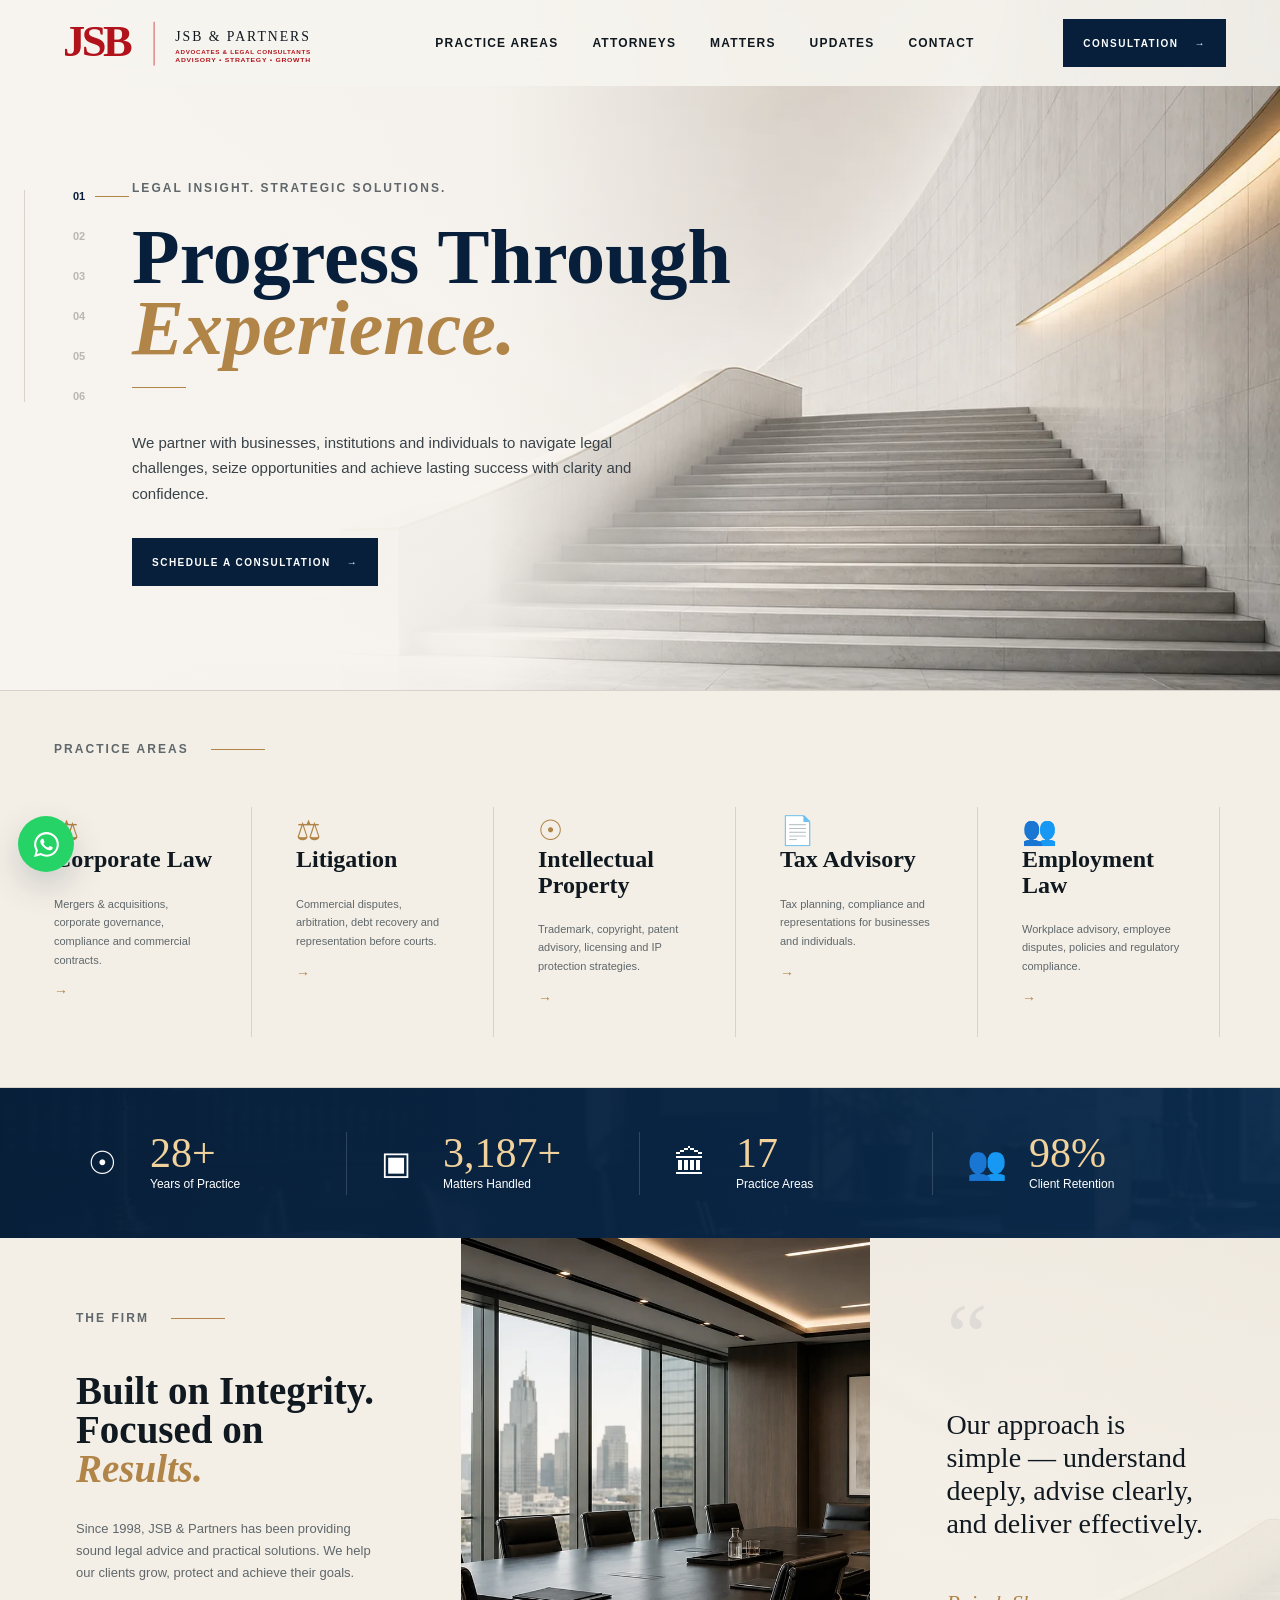
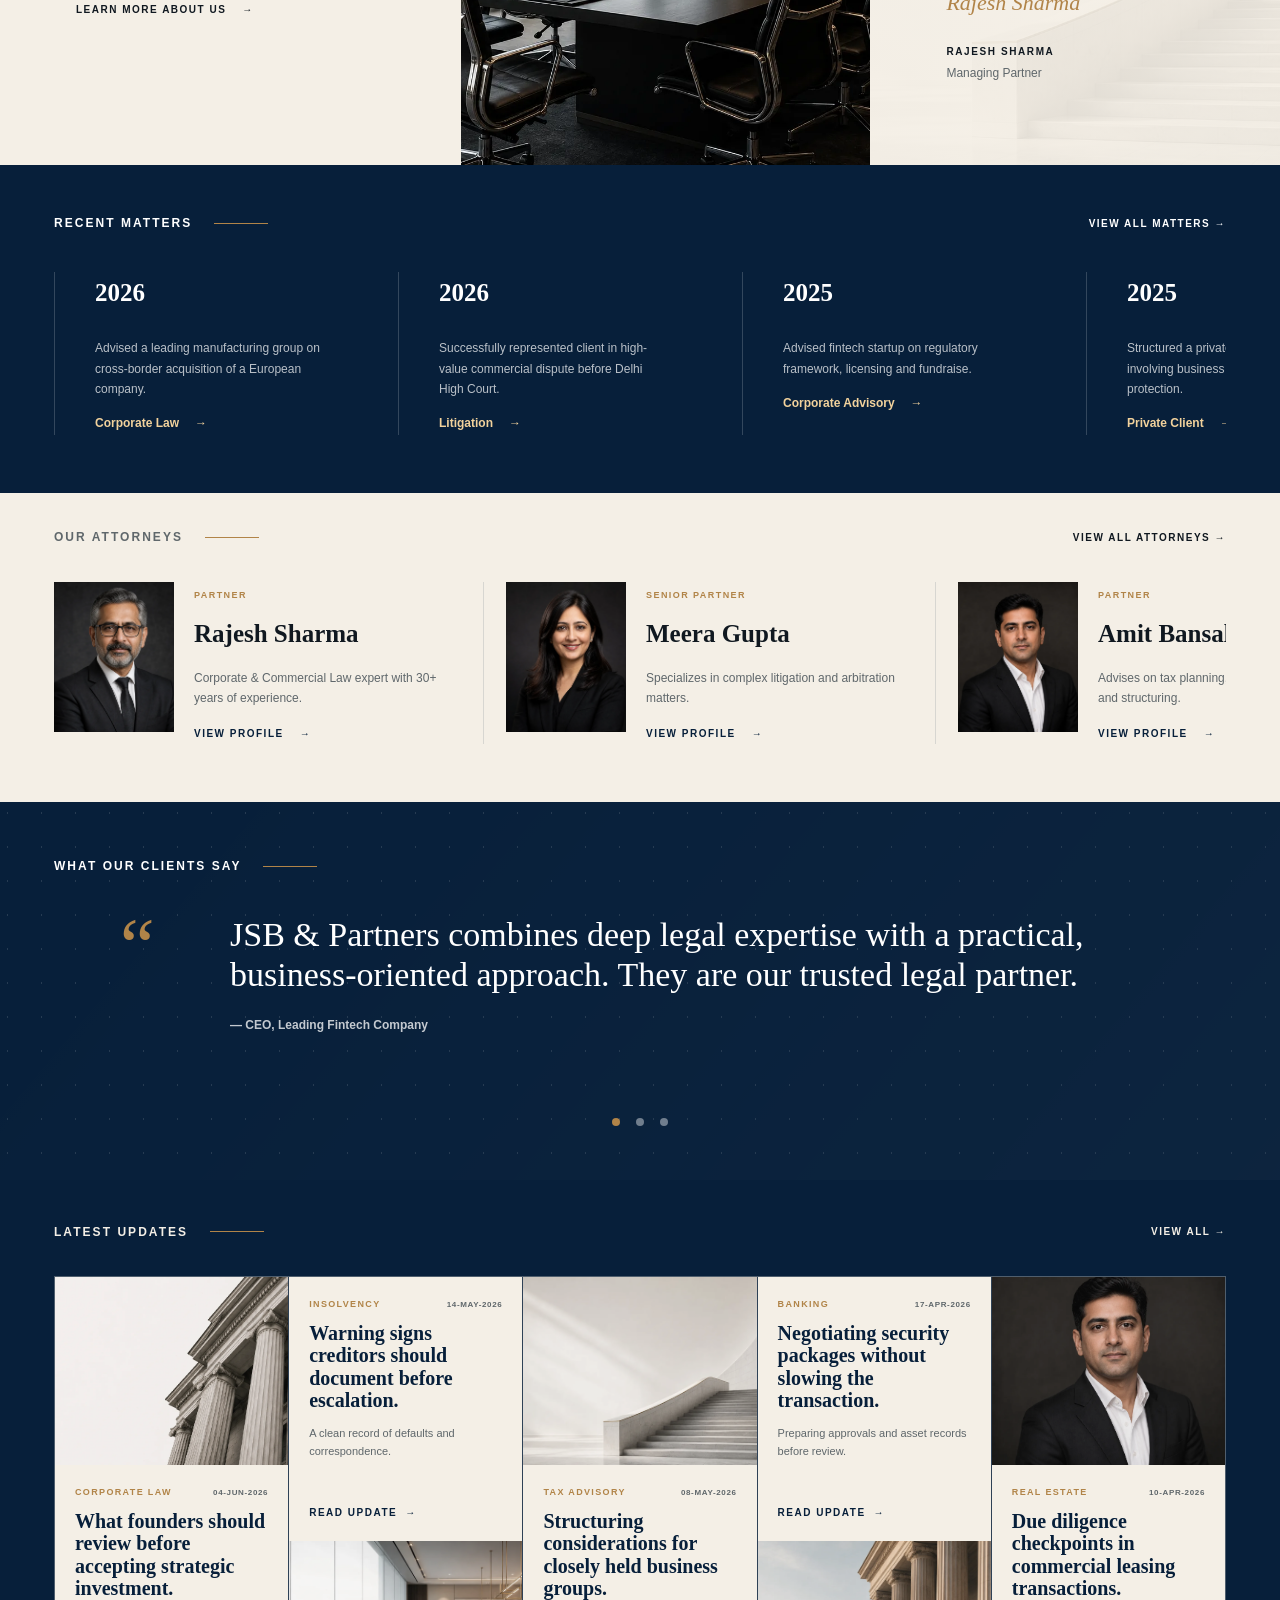
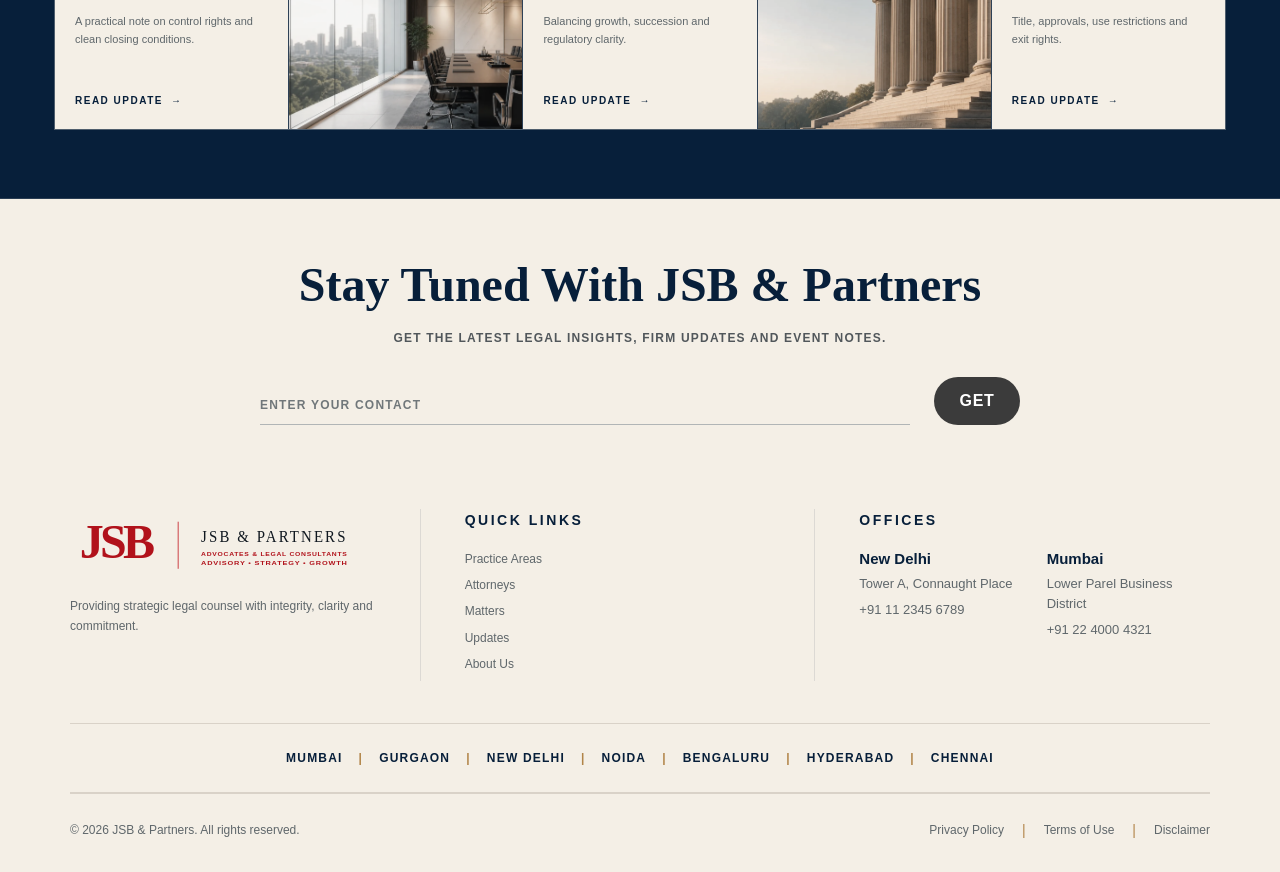
==== commit 77a3479c: "Update" ====
--- a/index.html
+++ b/index.html
@@ -7,19 +7,16 @@
   <link rel="icon" href="assets/favicon/favicon.ico" sizes="any">
   <link rel="icon" href="assets/favicon/favicon.svg" type="image/svg+xml">
   <link rel="apple-touch-icon" href="assets/favicon/apple-touch-icon.png">
-  <link rel="preconnect" href="https://fonts.googleapis.com">
-  <link rel="preconnect" href="https://fonts.gstatic.com" crossorigin>
   <link rel="preload" as="image" href="assets/images/banner/hero-stairs-carousel.webp" fetchpriority="high">
-  <link href="https://fonts.googleapis.com/css2?family=Cormorant+Garamond:wght@500;600;700&amp;family=Inter:wght@400;500;600;700;800&amp;display=swap" rel="stylesheet">
-  <link rel="stylesheet" href="css/styles.css?v=20260609-pagespeed">
+  <link rel="stylesheet" href="css/styles.css?v=20260609-pagespeed-2">
 </head>
 <body>
   <header class="top-header">
     <a class="brand" href="#home" aria-label="JSB and Partners home">
-      <img src="assets/logo/jsb-partners-logo.svg" alt="JSB &amp; Partners">
+      <img src="assets/logo/jsb-partners-logo.svg" alt="JSB &amp; Partners" width="820" height="190">
     </a>
     <nav class="top-nav" aria-label="Primary navigation">
-      <img class="menu-panel-logo" src="assets/logo/jsb-partners-logo.svg" alt="JSB &amp; Partners">
+      <img class="menu-panel-logo" src="assets/logo/jsb-partners-logo.svg" alt="JSB &amp; Partners" width="820" height="190">
       <button class="menu-close" type="button" aria-label="Close menu">&times;</button>
       <div class="nav-item has-menu">
         <a href="#practice">Practice Areas</a>
@@ -170,7 +167,7 @@
         <p>Since 1998, JSB &amp; Partners has been providing sound legal advice and practical solutions. We help our clients grow, protect and achieve their goals.</p>
         <a class="text-link" href="#firm">Learn More About Us <span>&rarr;</span></a>
       </article>
-      <img src="assets/images/firm/firm-boardroom.webp" alt="Modern law firm boardroom" loading="lazy" decoding="async">
+      <img src="assets/images/firm/firm-boardroom.webp" alt="Modern law firm boardroom" width="1672" height="941" loading="lazy" decoding="async">
       <article class="firm-quote">
         <div>&ldquo;</div>
         <blockquote>Our approach is simple &mdash; understand deeply, advise clearly, and deliver effectively.</blockquote>
@@ -202,15 +199,15 @@
       <div class="band-head attorney-title"><h2>Our Attorneys</h2><i></i><a href="#attorneys">View All Attorneys <span>&rarr;</span></a></div>
       <div class="marquee-shell">
         <div class="attorney-track marquee-track reverse">
-          <article class="attorney-card"><img src="assets/images/team/attorney-rajesh.webp" alt="Rajesh Sharma" loading="lazy" decoding="async"><div><span>Partner</span><h3>Rajesh Sharma</h3><p>Corporate &amp; Commercial Law expert with 30+ years of experience.</p><a href="#attorneys">View Profile <span>&rarr;</span></a></div></article>
-          <article class="attorney-card"><img src="assets/images/team/attorney-meera.webp" alt="Meera Gupta" loading="lazy" decoding="async"><div><span>Senior Partner</span><h3>Meera Gupta</h3><p>Specializes in complex litigation and arbitration matters.</p><a href="#attorneys">View Profile <span>&rarr;</span></a></div></article>
-          <article class="attorney-card"><img src="assets/images/team/attorney-amit.webp" alt="Amit Bansal" loading="lazy" decoding="async"><div><span>Partner</span><h3>Amit Bansal</h3><p>Advises on tax planning, regulatory compliance and structuring.</p><a href="#attorneys">View Profile <span>&rarr;</span></a></div></article>
-          <article class="attorney-card"><img src="assets/images/team/attorney-rajesh.webp" alt="Rajesh Sharma" loading="lazy" decoding="async"><div><span>Partner</span><h3>Rajesh Sharma</h3><p>Corporate &amp; Commercial Law expert with 30+ years of experience.</p><a href="#attorneys">View Profile <span>&rarr;</span></a></div></article>
-          <article class="attorney-card"><img src="assets/images/team/attorney-meera.webp" alt="Meera Gupta" loading="lazy" decoding="async"><div><span>Senior Partner</span><h3>Meera Gupta</h3><p>Specializes in complex litigation and arbitration matters.</p><a href="#attorneys">View Profile <span>&rarr;</span></a></div></article>
-          <article class="attorney-card"><img src="assets/images/team/attorney-amit.webp" alt="Amit Bansal" loading="lazy" decoding="async"><div><span>Partner</span><h3>Amit Bansal</h3><p>Advises on tax planning, regulatory compliance and structuring.</p><a href="#attorneys">View Profile <span>&rarr;</span></a></div></article>
-          <article class="attorney-card"><img src="assets/images/team/attorney-rajesh.webp" alt="Rajesh Sharma" loading="lazy" decoding="async"><div><span>Partner</span><h3>Rajesh Sharma</h3><p>Corporate &amp; Commercial Law expert with 30+ years of experience.</p><a href="#attorneys">View Profile <span>&rarr;</span></a></div></article>
-          <article class="attorney-card"><img src="assets/images/team/attorney-meera.webp" alt="Meera Gupta" loading="lazy" decoding="async"><div><span>Senior Partner</span><h3>Meera Gupta</h3><p>Specializes in complex litigation and arbitration matters.</p><a href="#attorneys">View Profile <span>&rarr;</span></a></div></article>
-          <article class="attorney-card"><img src="assets/images/team/attorney-amit.webp" alt="Amit Bansal" loading="lazy" decoding="async"><div><span>Partner</span><h3>Amit Bansal</h3><p>Advises on tax planning, regulatory compliance and structuring.</p><a href="#attorneys">View Profile <span>&rarr;</span></a></div></article>
+          <article class="attorney-card"><img src="assets/images/team/attorney-rajesh.webp" width="1254" height="1254" alt="Rajesh Sharma" loading="lazy" decoding="async"><div><span>Partner</span><h3>Rajesh Sharma</h3><p>Corporate &amp; Commercial Law expert with 30+ years of experience.</p><a href="#attorneys">View Profile <span>&rarr;</span></a></div></article>
+          <article class="attorney-card"><img src="assets/images/team/attorney-meera.webp" width="1254" height="1254" alt="Meera Gupta" loading="lazy" decoding="async"><div><span>Senior Partner</span><h3>Meera Gupta</h3><p>Specializes in complex litigation and arbitration matters.</p><a href="#attorneys">View Profile <span>&rarr;</span></a></div></article>
+          <article class="attorney-card"><img src="assets/images/team/attorney-amit.webp" width="1254" height="1254" alt="Amit Bansal" loading="lazy" decoding="async"><div><span>Partner</span><h3>Amit Bansal</h3><p>Advises on tax planning, regulatory compliance and structuring.</p><a href="#attorneys">View Profile <span>&rarr;</span></a></div></article>
+          <article class="attorney-card"><img src="assets/images/team/attorney-rajesh.webp" width="1254" height="1254" alt="Rajesh Sharma" loading="lazy" decoding="async"><div><span>Partner</span><h3>Rajesh Sharma</h3><p>Corporate &amp; Commercial Law expert with 30+ years of experience.</p><a href="#attorneys">View Profile <span>&rarr;</span></a></div></article>
+          <article class="attorney-card"><img src="assets/images/team/attorney-meera.webp" width="1254" height="1254" alt="Meera Gupta" loading="lazy" decoding="async"><div><span>Senior Partner</span><h3>Meera Gupta</h3><p>Specializes in complex litigation and arbitration matters.</p><a href="#attorneys">View Profile <span>&rarr;</span></a></div></article>
+          <article class="attorney-card"><img src="assets/images/team/attorney-amit.webp" width="1254" height="1254" alt="Amit Bansal" loading="lazy" decoding="async"><div><span>Partner</span><h3>Amit Bansal</h3><p>Advises on tax planning, regulatory compliance and structuring.</p><a href="#attorneys">View Profile <span>&rarr;</span></a></div></article>
+          <article class="attorney-card"><img src="assets/images/team/attorney-rajesh.webp" width="1254" height="1254" alt="Rajesh Sharma" loading="lazy" decoding="async"><div><span>Partner</span><h3>Rajesh Sharma</h3><p>Corporate &amp; Commercial Law expert with 30+ years of experience.</p><a href="#attorneys">View Profile <span>&rarr;</span></a></div></article>
+          <article class="attorney-card"><img src="assets/images/team/attorney-meera.webp" width="1254" height="1254" alt="Meera Gupta" loading="lazy" decoding="async"><div><span>Senior Partner</span><h3>Meera Gupta</h3><p>Specializes in complex litigation and arbitration matters.</p><a href="#attorneys">View Profile <span>&rarr;</span></a></div></article>
+          <article class="attorney-card"><img src="assets/images/team/attorney-amit.webp" width="1254" height="1254" alt="Amit Bansal" loading="lazy" decoding="async"><div><span>Partner</span><h3>Amit Bansal</h3><p>Advises on tax planning, regulatory compliance and structuring.</p><a href="#attorneys">View Profile <span>&rarr;</span></a></div></article>
         </div>
       </div>
     </section>
@@ -244,32 +241,32 @@
       <div class="updates-grid">
         <div class="update-column">
           <div class="update-track">
-            <article><img src="assets/images/banner/courthouse-hero.webp" alt="Courthouse exterior" loading="lazy" decoding="async"><div><p class="update-meta"><span>Corporate Law</span><time datetime="2026-06-04">04-Jun-2026</time></p><h3>What founders should review before accepting strategic investment.</h3><p>A practical note on control rights and clean closing conditions.</p><a href="#updates">Read Update <span>&rarr;</span></a></div></article>
-            <article><img src="assets/images/firm/firm-boardroom.webp" alt="Boardroom with city view" loading="lazy" decoding="async"><div><p class="update-meta"><span>IP Strategy</span><time datetime="2026-05-28">28-May-2026</time></p><h3>Protecting brand assets before licensing discussions begin.</h3><p>Ownership, usage scope and enforcement language.</p><a href="#updates">Read Update <span>&rarr;</span></a></div></article>
+            <article><img src="assets/images/banner/courthouse-hero.webp" width="1536" height="1024" alt="Courthouse exterior" loading="lazy" decoding="async"><div><p class="update-meta"><span>Corporate Law</span><time datetime="2026-06-04">04-Jun-2026</time></p><h3>What founders should review before accepting strategic investment.</h3><p>A practical note on control rights and clean closing conditions.</p><a href="#updates">Read Update <span>&rarr;</span></a></div></article>
+            <article><img src="assets/images/firm/firm-boardroom.webp" width="1672" height="941" alt="Boardroom with city view" loading="lazy" decoding="async"><div><p class="update-meta"><span>IP Strategy</span><time datetime="2026-05-28">28-May-2026</time></p><h3>Protecting brand assets before licensing discussions begin.</h3><p>Ownership, usage scope and enforcement language.</p><a href="#updates">Read Update <span>&rarr;</span></a></div></article>
           </div>
         </div>
         <div class="update-column is-reverse">
           <div class="update-track">
-            <article><img src="assets/images/library/legal-library.webp" alt="Legal library shelves" loading="lazy" decoding="async"><div><p class="update-meta"><span>Disputes</span><time datetime="2026-05-21">21-May-2026</time></p><h3>How early case assessment changes commercial litigation.</h3><p>Mapping documents, timelines and business objectives early.</p><a href="#updates">Read Update <span>&rarr;</span></a></div></article>
-            <article><img src="assets/images/banner/hero-boardroom-carousel.webp" alt="Conference room" loading="lazy" decoding="async"><div><p class="update-meta"><span>Insolvency</span><time datetime="2026-05-14">14-May-2026</time></p><h3>Warning signs creditors should document before escalation.</h3><p>A clean record of defaults and correspondence.</p><a href="#updates">Read Update <span>&rarr;</span></a></div></article>
+            <article><img src="assets/images/library/legal-library.webp" width="1672" height="941" alt="Legal library shelves" loading="lazy" decoding="async"><div><p class="update-meta"><span>Disputes</span><time datetime="2026-05-21">21-May-2026</time></p><h3>How early case assessment changes commercial litigation.</h3><p>Mapping documents, timelines and business objectives early.</p><a href="#updates">Read Update <span>&rarr;</span></a></div></article>
+            <article><img src="assets/images/banner/hero-boardroom-carousel.webp" width="1983" height="793" alt="Conference room" loading="lazy" decoding="async"><div><p class="update-meta"><span>Insolvency</span><time datetime="2026-05-14">14-May-2026</time></p><h3>Warning signs creditors should document before escalation.</h3><p>A clean record of defaults and correspondence.</p><a href="#updates">Read Update <span>&rarr;</span></a></div></article>
           </div>
         </div>
         <div class="update-column">
           <div class="update-track">
-            <article><img src="assets/images/banner/hero-stairs-carousel.webp" alt="Courthouse stairs" loading="lazy" decoding="async"><div><p class="update-meta"><span>Tax Advisory</span><time datetime="2026-05-08">08-May-2026</time></p><h3>Structuring considerations for closely held business groups.</h3><p>Balancing growth, succession and regulatory clarity.</p><a href="#updates">Read Update <span>&rarr;</span></a></div></article>
-            <article><img src="assets/images/team/attorney-meera.webp" alt="Attorney portrait" loading="lazy" decoding="async"><div><p class="update-meta"><span>Privacy</span><time datetime="2026-04-30">30-Apr-2026</time></p><h3>Data protection readiness for fast-growing service businesses.</h3><p>Consent, vendor contracts and breach response hygiene.</p><a href="#updates">Read Update <span>&rarr;</span></a></div></article>
+            <article><img src="assets/images/banner/hero-stairs-carousel.webp" width="1916" height="821" alt="Courthouse stairs" loading="lazy" decoding="async"><div><p class="update-meta"><span>Tax Advisory</span><time datetime="2026-05-08">08-May-2026</time></p><h3>Structuring considerations for closely held business groups.</h3><p>Balancing growth, succession and regulatory clarity.</p><a href="#updates">Read Update <span>&rarr;</span></a></div></article>
+            <article><img src="assets/images/team/attorney-meera.webp" width="1254" height="1254" alt="Attorney portrait" loading="lazy" decoding="async"><div><p class="update-meta"><span>Privacy</span><time datetime="2026-04-30">30-Apr-2026</time></p><h3>Data protection readiness for fast-growing service businesses.</h3><p>Consent, vendor contracts and breach response hygiene.</p><a href="#updates">Read Update <span>&rarr;</span></a></div></article>
           </div>
         </div>
         <div class="update-column is-reverse">
           <div class="update-track">
-            <article><img src="assets/images/team/attorney-rajesh.webp" alt="Senior attorney portrait" loading="lazy" decoding="async"><div><p class="update-meta"><span>Employment</span><time datetime="2026-04-24">24-Apr-2026</time></p><h3>Policy hygiene for hybrid teams and senior exits.</h3><p>Reducing ambiguity around access and confidentiality.</p><a href="#updates">Read Update <span>&rarr;</span></a></div></article>
-            <article><img src="assets/images/banner/hero-court-warm.webp" alt="Court columns" loading="lazy" decoding="async"><div><p class="update-meta"><span>Banking</span><time datetime="2026-04-17">17-Apr-2026</time></p><h3>Negotiating security packages without slowing the transaction.</h3><p>Preparing approvals and asset records before review.</p><a href="#updates">Read Update <span>&rarr;</span></a></div></article>
+            <article><img src="assets/images/team/attorney-rajesh.webp" width="1254" height="1254" alt="Senior attorney portrait" loading="lazy" decoding="async"><div><p class="update-meta"><span>Employment</span><time datetime="2026-04-24">24-Apr-2026</time></p><h3>Policy hygiene for hybrid teams and senior exits.</h3><p>Reducing ambiguity around access and confidentiality.</p><a href="#updates">Read Update <span>&rarr;</span></a></div></article>
+            <article><img src="assets/images/banner/hero-court-warm.webp" width="1774" height="887" alt="Court columns" loading="lazy" decoding="async"><div><p class="update-meta"><span>Banking</span><time datetime="2026-04-17">17-Apr-2026</time></p><h3>Negotiating security packages without slowing the transaction.</h3><p>Preparing approvals and asset records before review.</p><a href="#updates">Read Update <span>&rarr;</span></a></div></article>
           </div>
         </div>
         <div class="update-column">
           <div class="update-track">
-            <article><img src="assets/images/team/attorney-amit.webp" alt="Attorney portrait" loading="lazy" decoding="async"><div><p class="update-meta"><span>Real Estate</span><time datetime="2026-04-10">10-Apr-2026</time></p><h3>Due diligence checkpoints in commercial leasing transactions.</h3><p>Title, approvals, use restrictions and exit rights.</p><a href="#updates">Read Update <span>&rarr;</span></a></div></article>
-            <article><img src="assets/images/banner/courthouse-hero.webp" alt="Courthouse architecture" loading="lazy" decoding="async"><div><p class="update-meta"><span>Private Client</span><time datetime="2026-04-03">03-Apr-2026</time></p><h3>Why family arrangements need commercial drafting discipline.</h3><p>Clear roles, transfer triggers and governance language.</p><a href="#updates">Read Update <span>&rarr;</span></a></div></article>
+            <article><img src="assets/images/team/attorney-amit.webp" width="1254" height="1254" alt="Attorney portrait" loading="lazy" decoding="async"><div><p class="update-meta"><span>Real Estate</span><time datetime="2026-04-10">10-Apr-2026</time></p><h3>Due diligence checkpoints in commercial leasing transactions.</h3><p>Title, approvals, use restrictions and exit rights.</p><a href="#updates">Read Update <span>&rarr;</span></a></div></article>
+            <article><img src="assets/images/banner/courthouse-hero.webp" width="1536" height="1024" alt="Courthouse architecture" loading="lazy" decoding="async"><div><p class="update-meta"><span>Private Client</span><time datetime="2026-04-03">03-Apr-2026</time></p><h3>Why family arrangements need commercial drafting discipline.</h3><p>Clear roles, transfer triggers and governance language.</p><a href="#updates">Read Update <span>&rarr;</span></a></div></article>
           </div>
         </div>
       </div>
@@ -290,7 +287,7 @@
 
       <div class="footer-main">
         <section class="footer-brand">
-          <img src="assets/logo/jsb-partners-logo.svg" alt="JSB &amp; Partners">
+          <img src="assets/logo/jsb-partners-logo.svg" alt="JSB &amp; Partners" width="820" height="190">
           <p>Providing strategic legal counsel with integrity, clarity and commitment.</p>
         </section>
         <section>
@@ -317,6 +314,6 @@
       <div class="footer-bottom"><p>&copy; 2026 JSB &amp; Partners. All rights reserved.</p><nav><a href="#">Privacy Policy</a><span>|</span><a href="#">Terms of Use</a><span>|</span><a href="#">Disclaimer</a></nav></div>
     </footer>
   </main>
-  <script src="js/script.js?v=20260609-footer-cities"></script>
+  <script src="js/script.js?v=20260609-pagespeed-2"></script>
 </body>
 </html>
--- a/css/styles.css
+++ b/css/styles.css
@@ -8,8 +8,8 @@
   --muted: #5f676b;
   --line: #d9d2c8;
   --gold: #b18448;
-  --serif: "Cormorant Garamond", Georgia, serif;
-  --sans: "Inter", Arial, sans-serif;
+  --serif: Georgia, "Times New Roman", serif;
+  --sans: Arial, Helvetica, sans-serif;
 }
 
 * {
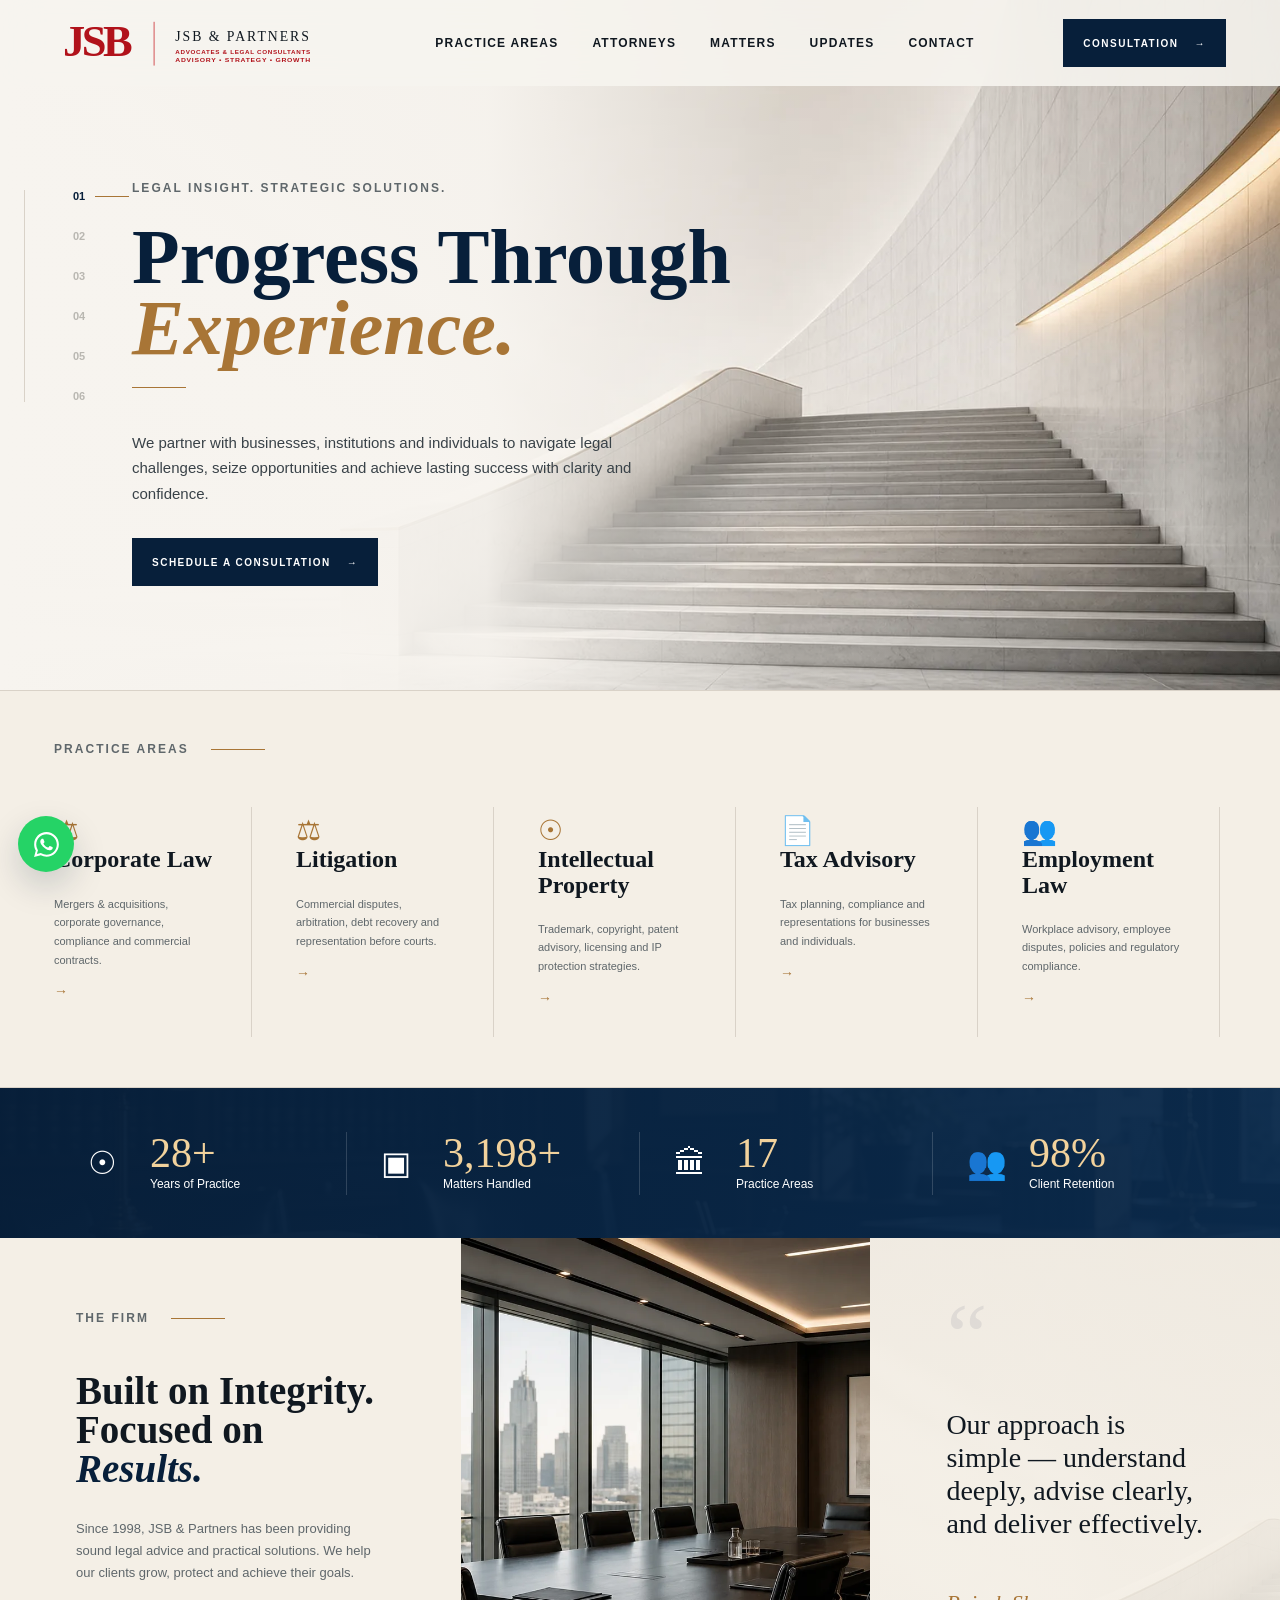
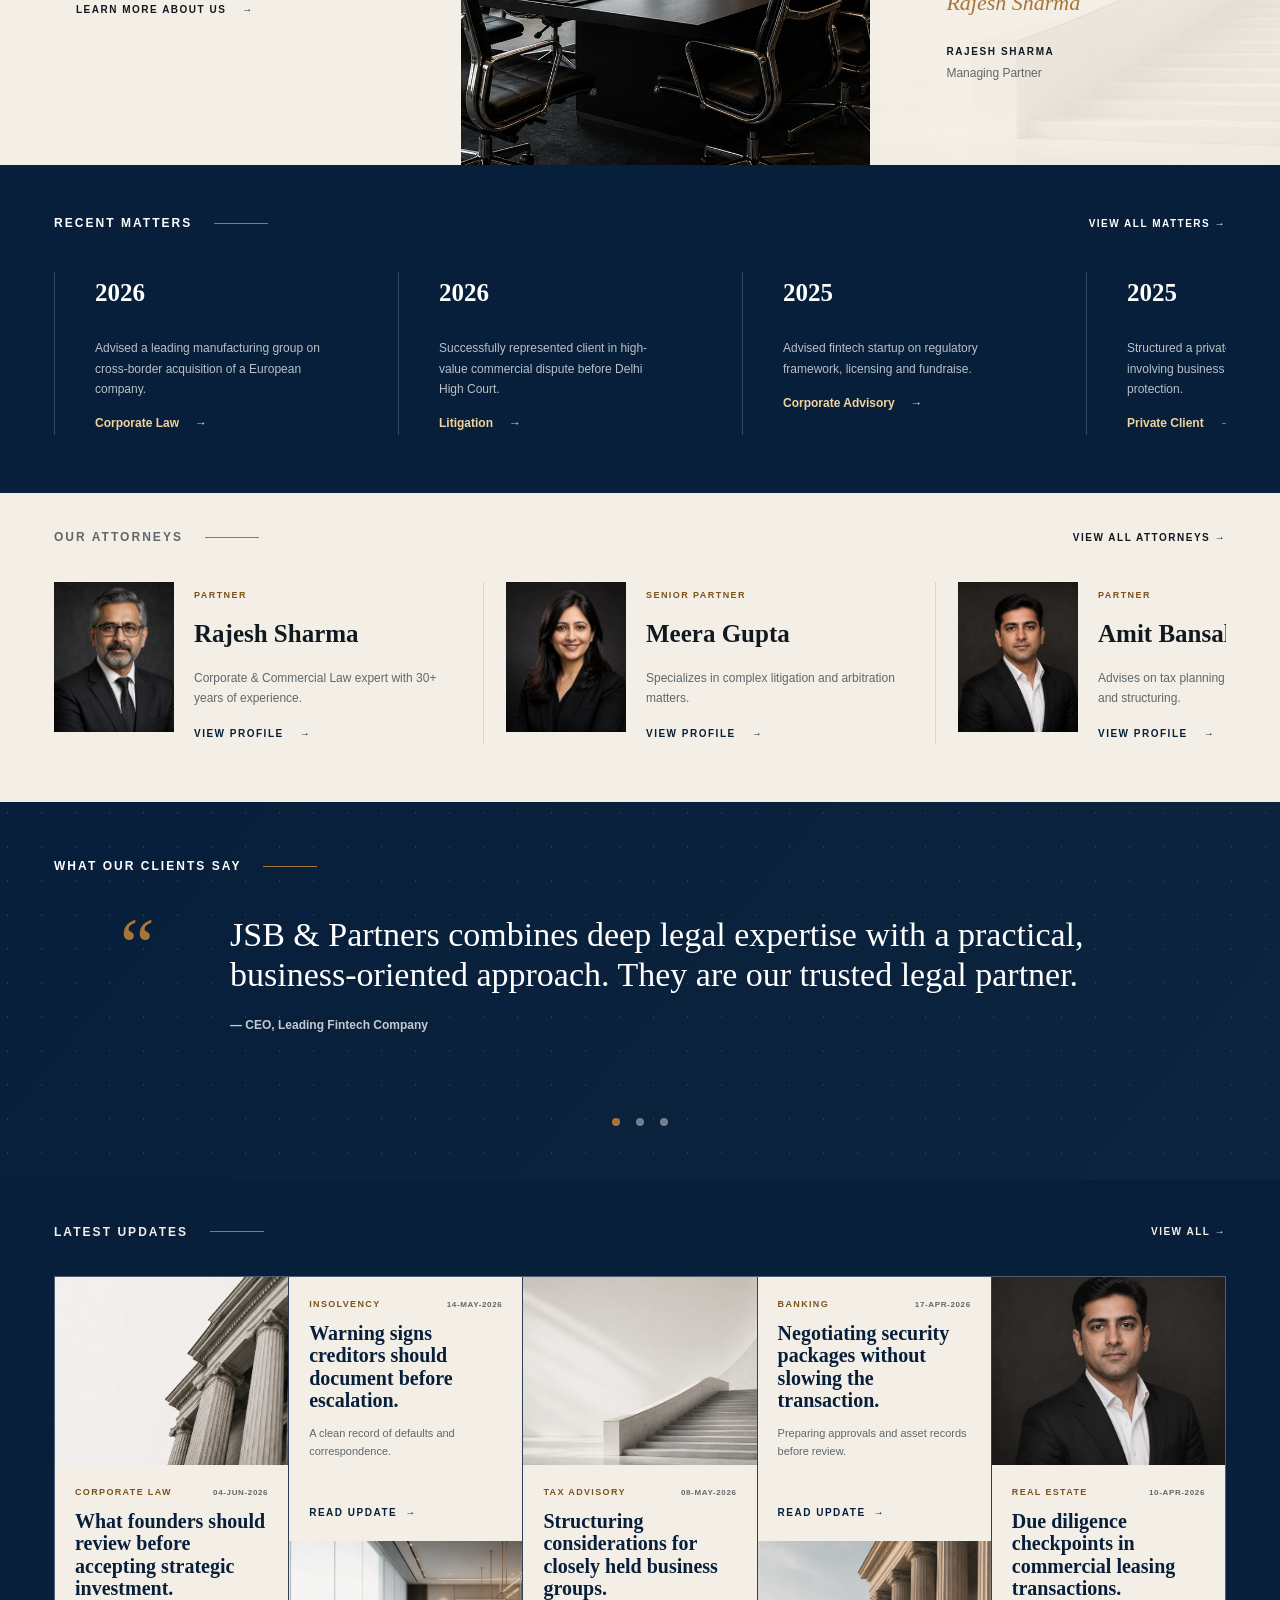
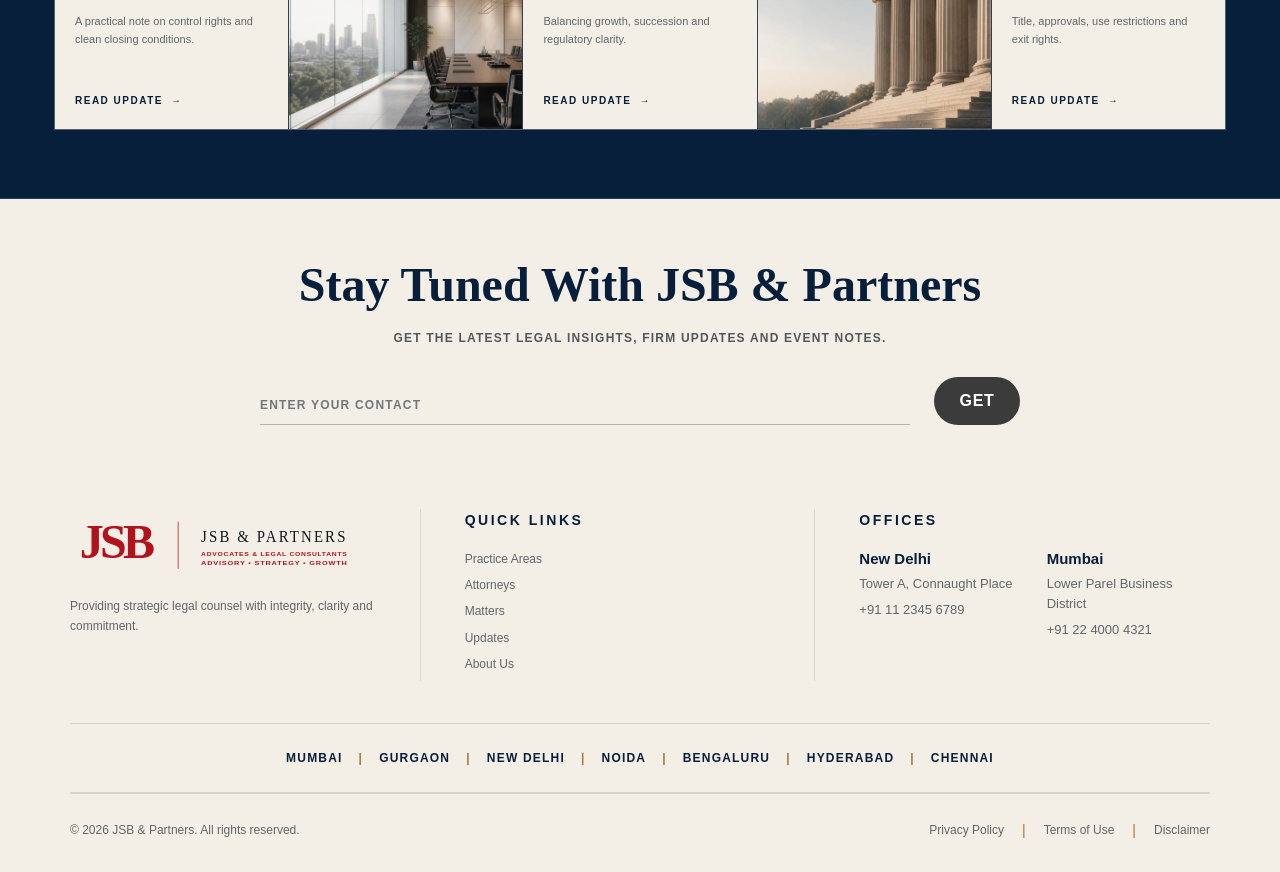
==== commit c8671a6a: "Update" ====
--- a/index.html
+++ b/index.html
@@ -8,7 +8,7 @@
   <link rel="icon" href="assets/favicon/favicon.svg" type="image/svg+xml">
   <link rel="apple-touch-icon" href="assets/favicon/apple-touch-icon.png">
   <link rel="preload" as="image" href="assets/images/banner/hero-stairs-carousel.webp" fetchpriority="high">
-  <link rel="stylesheet" href="css/styles.css?v=20260609-pagespeed-2">
+  <link rel="stylesheet" href="css/styles.css?v=20260609-a11y-contrast">
 </head>
 <body>
   <header class="top-header">
@@ -314,6 +314,6 @@
       <div class="footer-bottom"><p>&copy; 2026 JSB &amp; Partners. All rights reserved.</p><nav><a href="#">Privacy Policy</a><span>|</span><a href="#">Terms of Use</a><span>|</span><a href="#">Disclaimer</a></nav></div>
     </footer>
   </main>
-  <script src="js/script.js?v=20260609-pagespeed-2"></script>
+  <script src="js/script.js?v=20260609-a11y-contrast"></script>
 </body>
 </html>
--- a/css/styles.css
+++ b/css/styles.css
@@ -7,7 +7,8 @@
   --ink: #101820;
   --muted: #5f676b;
   --line: #d9d2c8;
-  --gold: #b18448;
+  --gold: #a87536;
+  --accent-readable: #7b531f;
   --serif: Georgia, "Times New Roman", serif;
   --sans: Arial, Helvetica, sans-serif;
 }
@@ -392,9 +393,13 @@
   white-space: nowrap;
 }
 
-.hero h1 em,
+.hero h1 em {
+  color: var(--gold);
+  font-style: italic;
+}
+
 .firm-copy em {
-  color: var(--gold);
+  color: var(--navy);
   font-style: italic;
 }
 
@@ -823,7 +828,7 @@
 .updates-grid .update-meta span,
 .updates-grid .update-meta time {
   display: inline-block;
-  color: var(--gold);
+  color: var(--accent-readable);
   text-transform: uppercase;
   letter-spacing: .15em;
   font-size: 9px;
@@ -936,7 +941,7 @@
 }
 
 .attorney-card div > span {
-  color: var(--gold);
+  color: var(--accent-readable);
   text-transform: uppercase;
   letter-spacing: .16em;
   font-size: 9px;
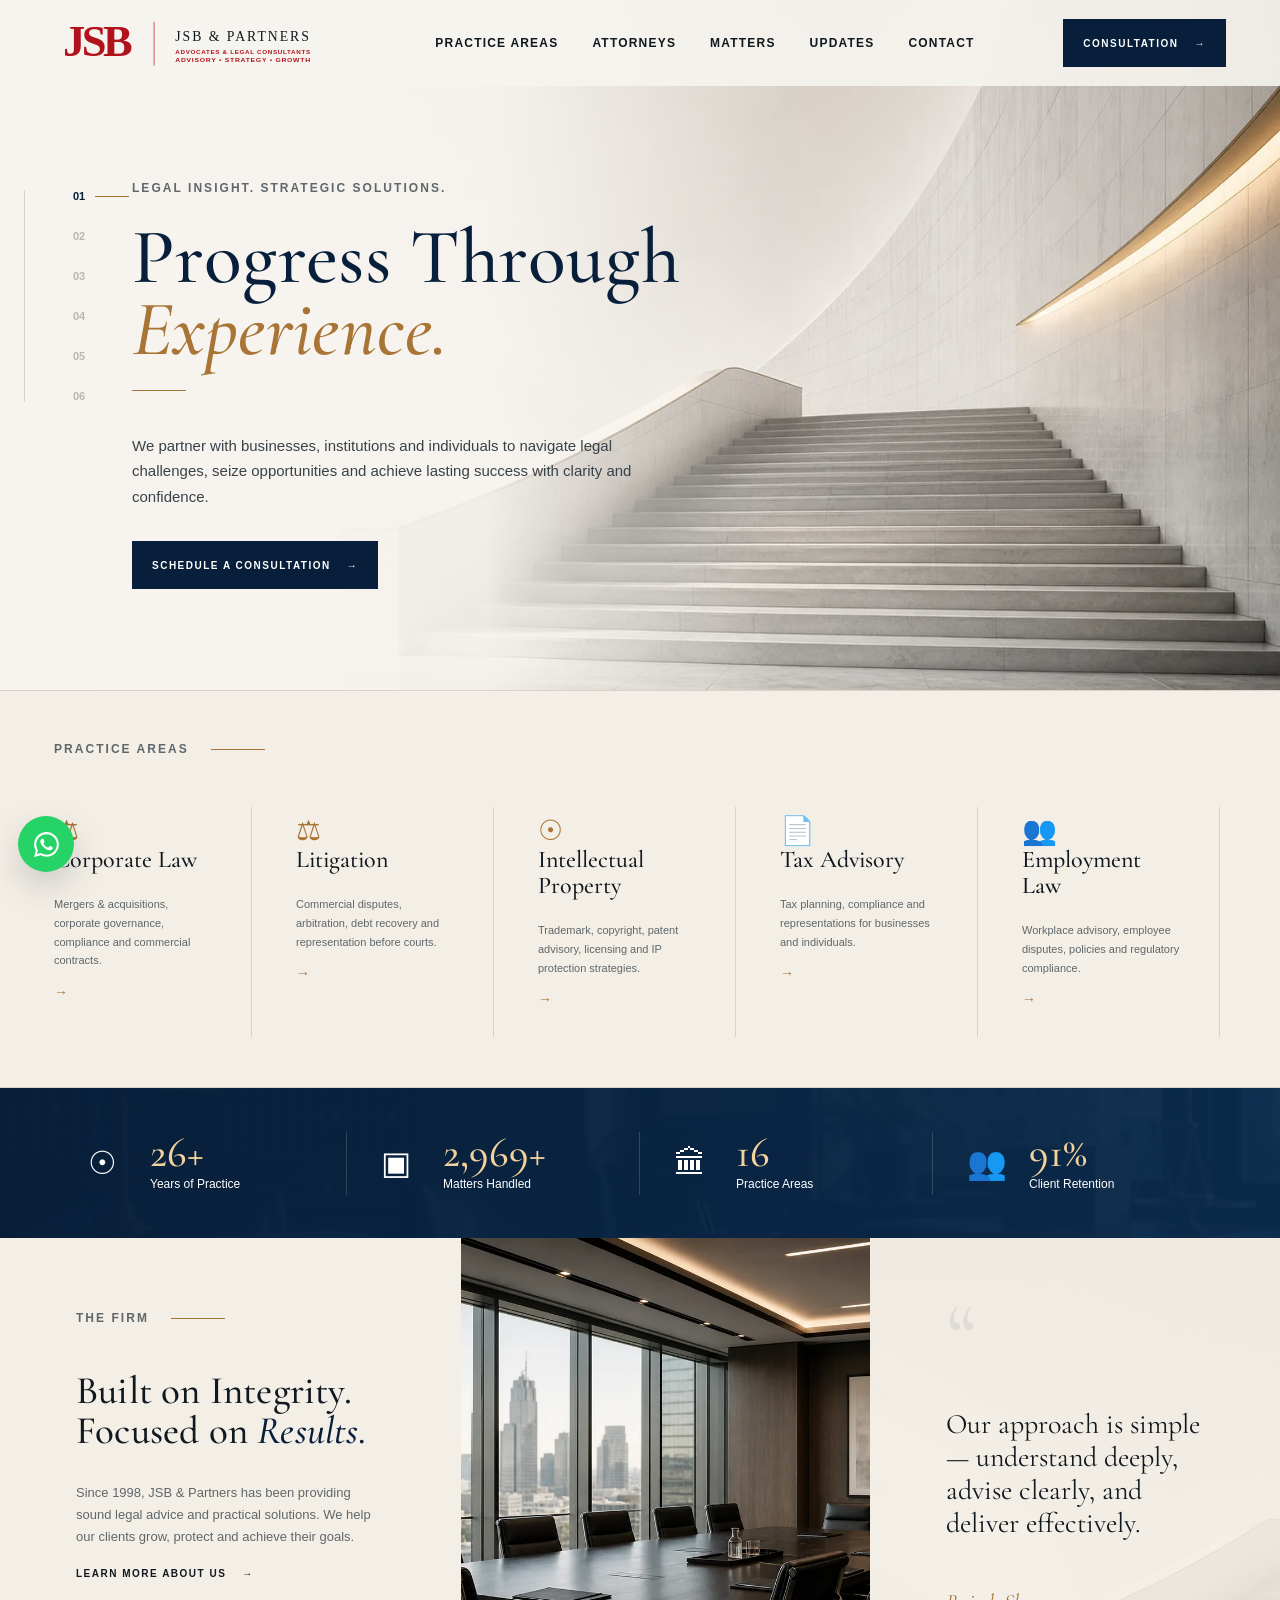
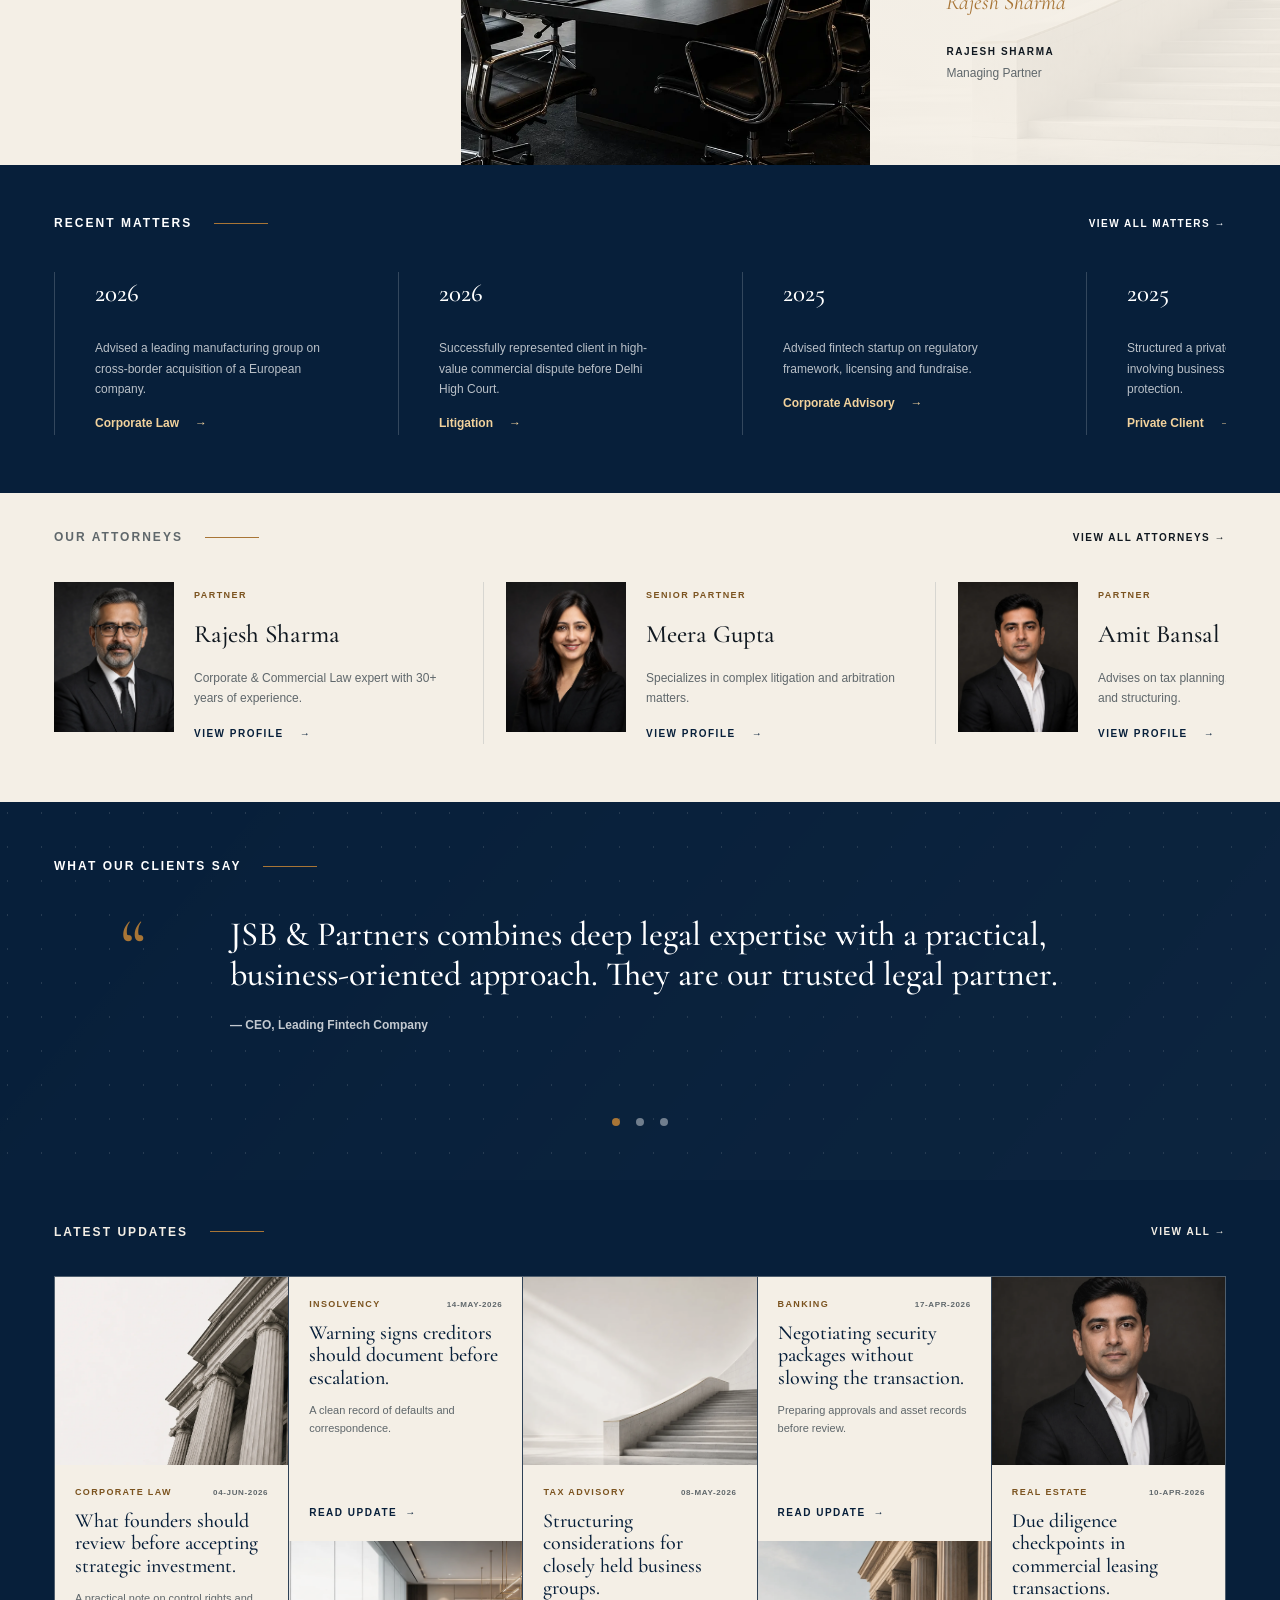
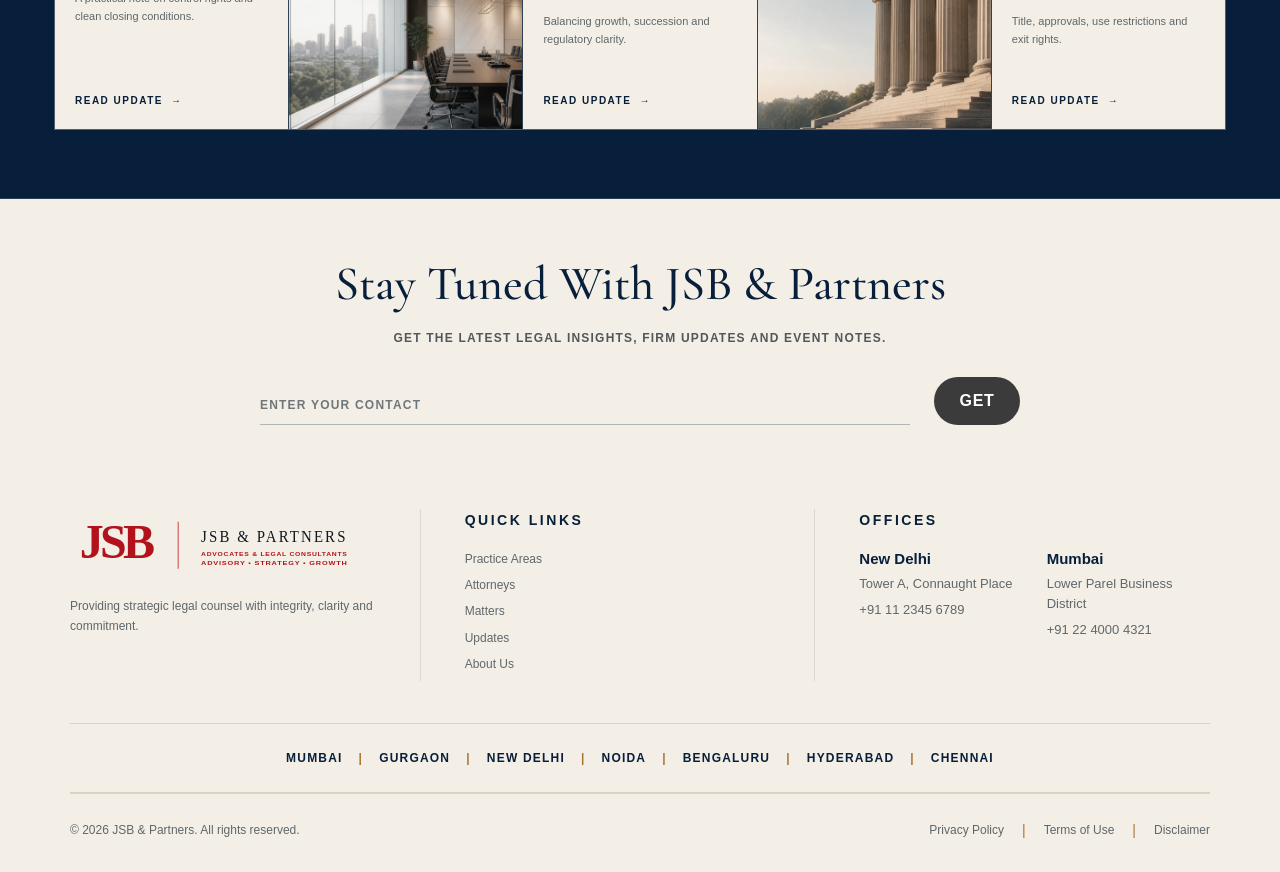
==== commit 07fd76e3: "Update" ====
--- a/index.html
+++ b/index.html
@@ -8,7 +8,10 @@
   <link rel="icon" href="assets/favicon/favicon.svg" type="image/svg+xml">
   <link rel="apple-touch-icon" href="assets/favicon/apple-touch-icon.png">
   <link rel="preload" as="image" href="assets/images/banner/hero-stairs-carousel.webp" fetchpriority="high">
-  <link rel="stylesheet" href="css/styles.css?v=20260609-a11y-contrast">
+  <link rel="preconnect" href="https://fonts.googleapis.com">
+  <link rel="preconnect" href="https://fonts.gstatic.com" crossorigin>
+  <link href="https://fonts.googleapis.com/css2?family=Cormorant+Garamond:wght@500;600&amp;display=swap" rel="stylesheet">
+  <link rel="stylesheet" href="css/styles.css?v=20260609-serif-tone">
 </head>
 <body>
   <header class="top-header">
@@ -314,6 +317,6 @@
       <div class="footer-bottom"><p>&copy; 2026 JSB &amp; Partners. All rights reserved.</p><nav><a href="#">Privacy Policy</a><span>|</span><a href="#">Terms of Use</a><span>|</span><a href="#">Disclaimer</a></nav></div>
     </footer>
   </main>
-  <script src="js/script.js?v=20260609-a11y-contrast"></script>
+  <script src="js/script.js?v=20260609-serif-tone"></script>
 </body>
 </html>
--- a/css/styles.css
+++ b/css/styles.css
@@ -9,7 +9,7 @@
   --line: #d9d2c8;
   --gold: #a87536;
   --accent-readable: #7b531f;
-  --serif: Georgia, "Times New Roman", serif;
+  --serif: "Cormorant Garamond", Georgia, "Times New Roman", serif;
   --sans: Arial, Helvetica, sans-serif;
 }
 
@@ -28,6 +28,8 @@
   font-family: var(--sans);
   font-size: 14px;
   line-height: 1.7;
+  -webkit-font-smoothing: antialiased;
+  text-rendering: optimizeLegibility;
 }
 
 a {
@@ -383,8 +385,9 @@
   color: var(--navy);
   font-family: var(--serif);
   font-size: 78px;
-  font-weight: 600;
-  line-height: .9;
+  font-weight: 500;
+  line-height: .92;
+  letter-spacing: .005em;
 }
 
 .hero h1 span,
@@ -529,8 +532,8 @@
   margin-bottom: 22px;
   font-family: var(--serif);
   font-size: 24px;
-  font-weight: 600;
-  line-height: 1.05;
+  font-weight: 500;
+  line-height: 1.08;
 }
 
 .practice-item p {
@@ -615,8 +618,9 @@
   margin: 42px 0 30px;
   font-family: var(--serif);
   font-size: 39px;
-  font-weight: 600;
-  line-height: 1;
+  font-weight: 500;
+  line-height: 1.04;
+  letter-spacing: .005em;
 }
 
 .firm-copy p {
@@ -716,7 +720,7 @@
   margin-bottom: 24px;
   font-family: var(--serif);
   font-size: 25px;
-  font-weight: 600;
+  font-weight: 500;
 }
 
 .matters-band p {
@@ -849,7 +853,7 @@
   font-family: var(--serif);
   font-size: 20px;
   line-height: 1.12;
-  font-weight: 600;
+  font-weight: 500;
 }
 
 .updates-grid p {
@@ -952,7 +956,7 @@
   margin: 8px 0 12px;
   font-family: var(--serif);
   font-size: 25px;
-  font-weight: 600;
+  font-weight: 500;
 }
 
 .attorney-card p {
@@ -1026,6 +1030,7 @@
   font-family: var(--serif);
   font-size: 34px;
   line-height: 1.18;
+  font-weight: 500;
 }
 
 .testimonial-slide p {
@@ -1080,7 +1085,7 @@
   font-family: var(--serif);
   font-size: 48px;
   line-height: 1.15;
-  font-weight: 600;
+  font-weight: 500;
 }
 
 .stay-copy p {
@@ -1113,7 +1118,7 @@
   letter-spacing: 0;
   font-family: var(--serif);
   font-size: 48px;
-  font-weight: 600;
+  font-weight: 500;
 }
 
 .footer-band .stay-copy p {
@@ -1393,7 +1398,7 @@
     font-size: clamp(28px, 6.8vw, 42px);
     line-height: 1.08;
     letter-spacing: .02em;
-    font-weight: 700;
+    font-weight: 600;
   }
 
   .top-nav > a::after,
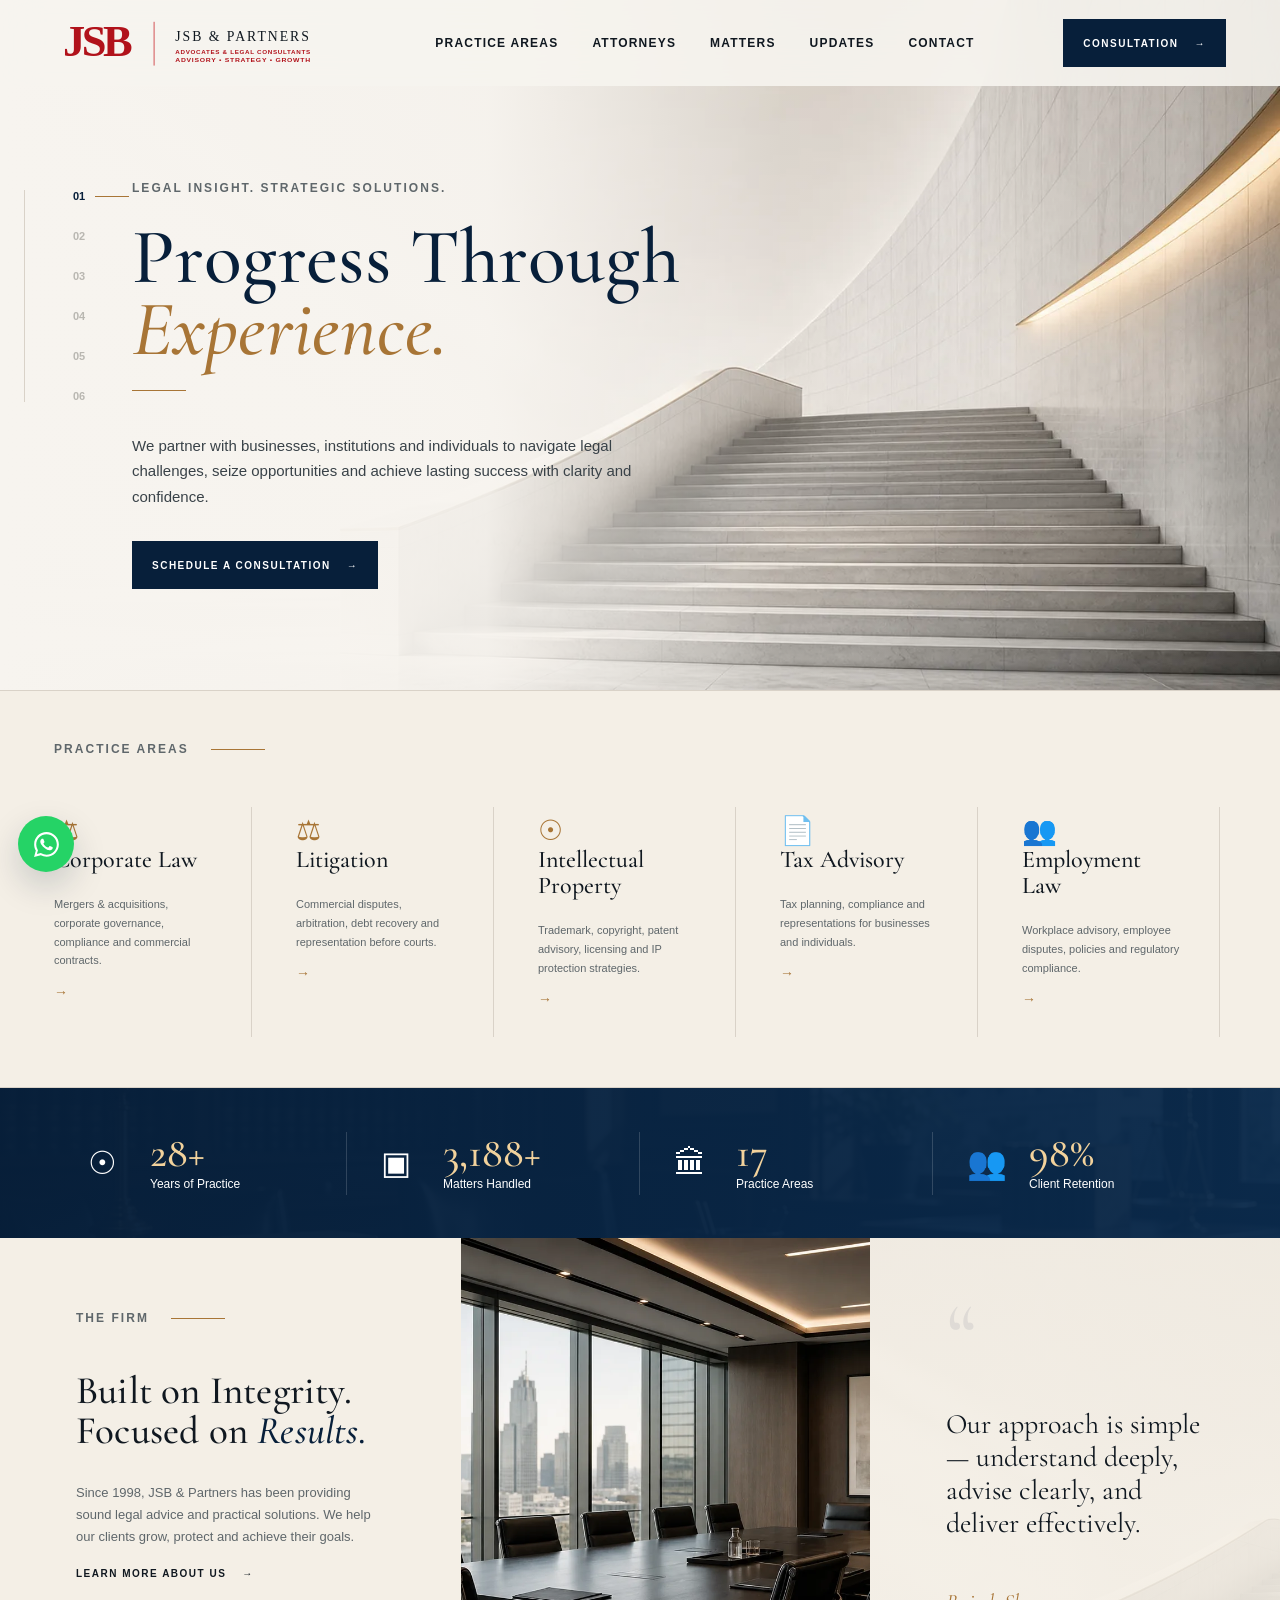
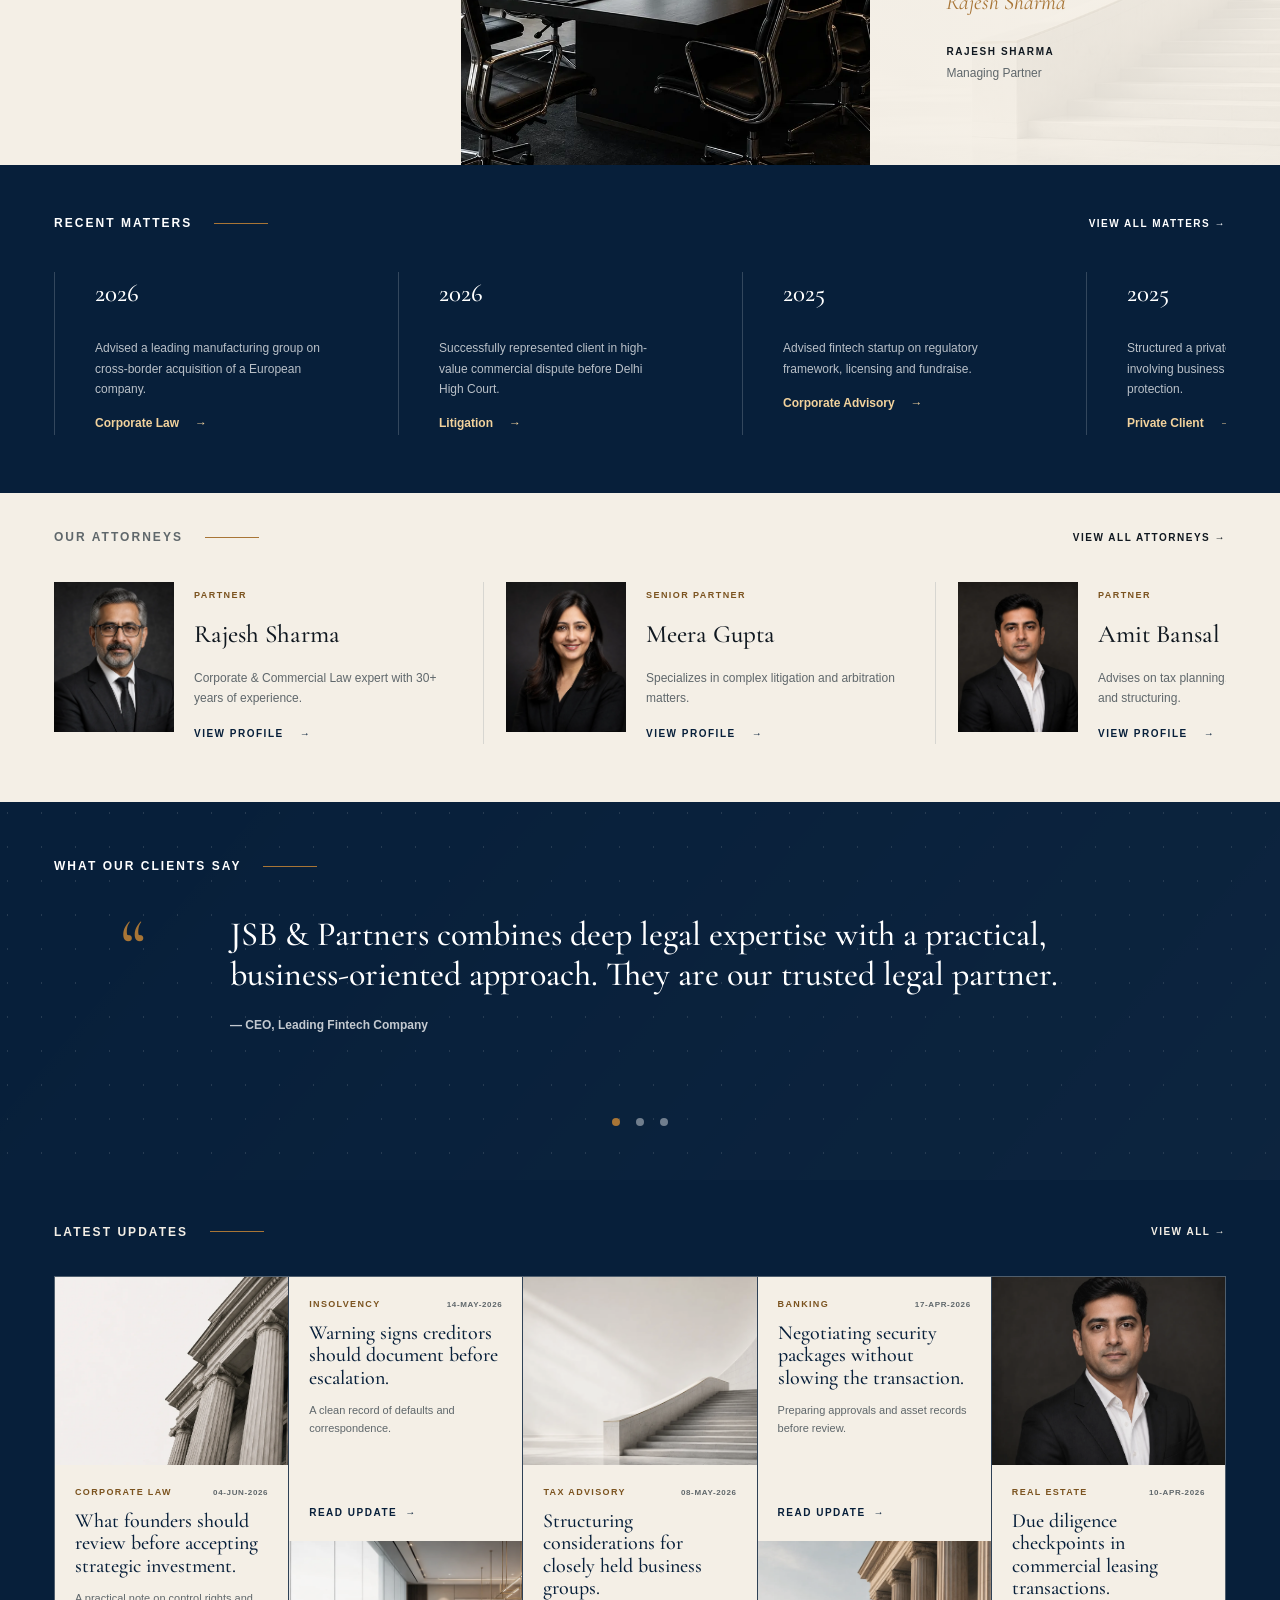
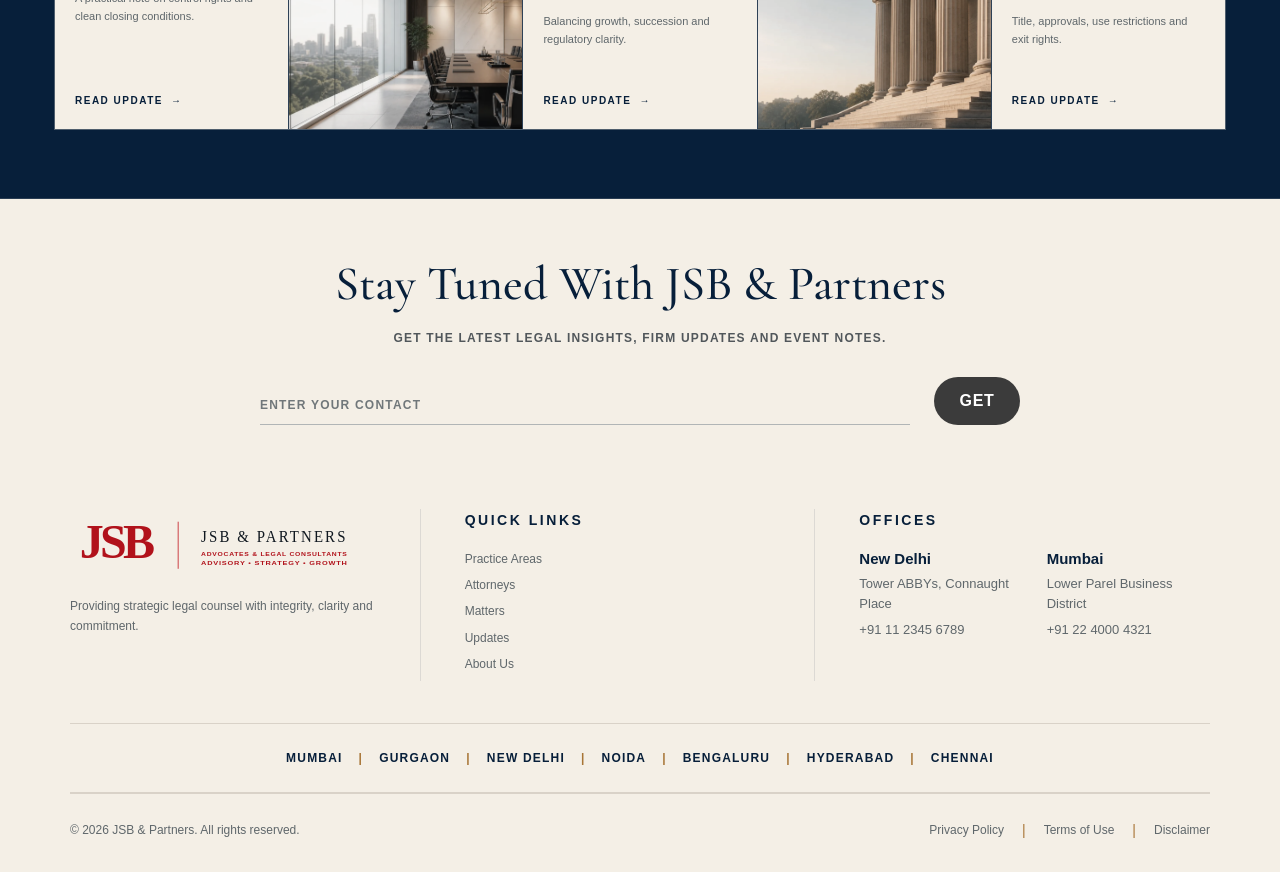
==== commit 3fa85165: "Update to New Branch" ====
--- a/index.html
+++ b/index.html
@@ -304,7 +304,7 @@
         <section>
           <h2>Offices</h2>
           <div class="office-list">
-            <p><strong>New Delhi</strong><span>Tower A, Connaught Place</span><a href="tel:+911123456789">+91 11 2345 6789</a></p>
+            <p><strong>New Delhi</strong><span>Tower ABBYs, Connaught Place</span><a href="tel:+911123456789">+91 11 2345 6789</a></p>
             <p><strong>Mumbai</strong><span>Lower Parel Business District</span><a href="tel:+912240004321">+91 22 4000 4321</a></p>
           </div>
         </section>
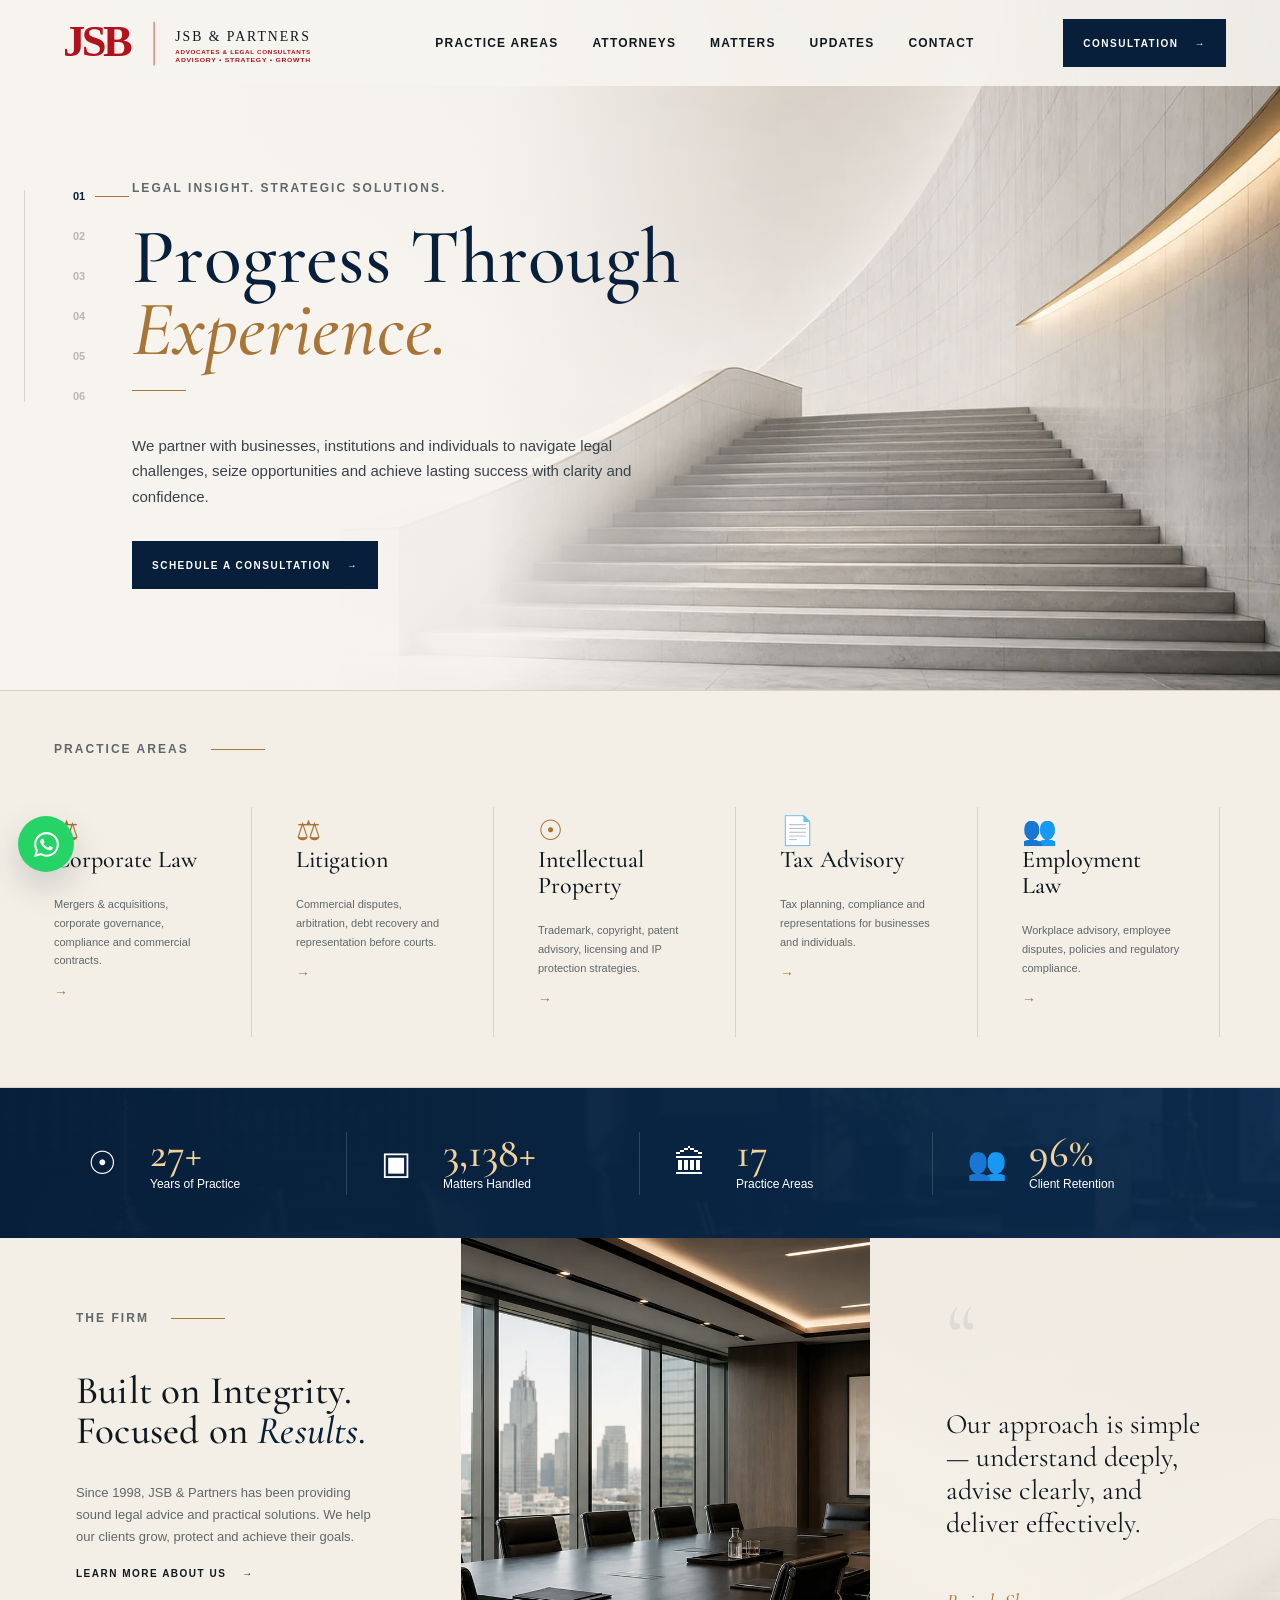
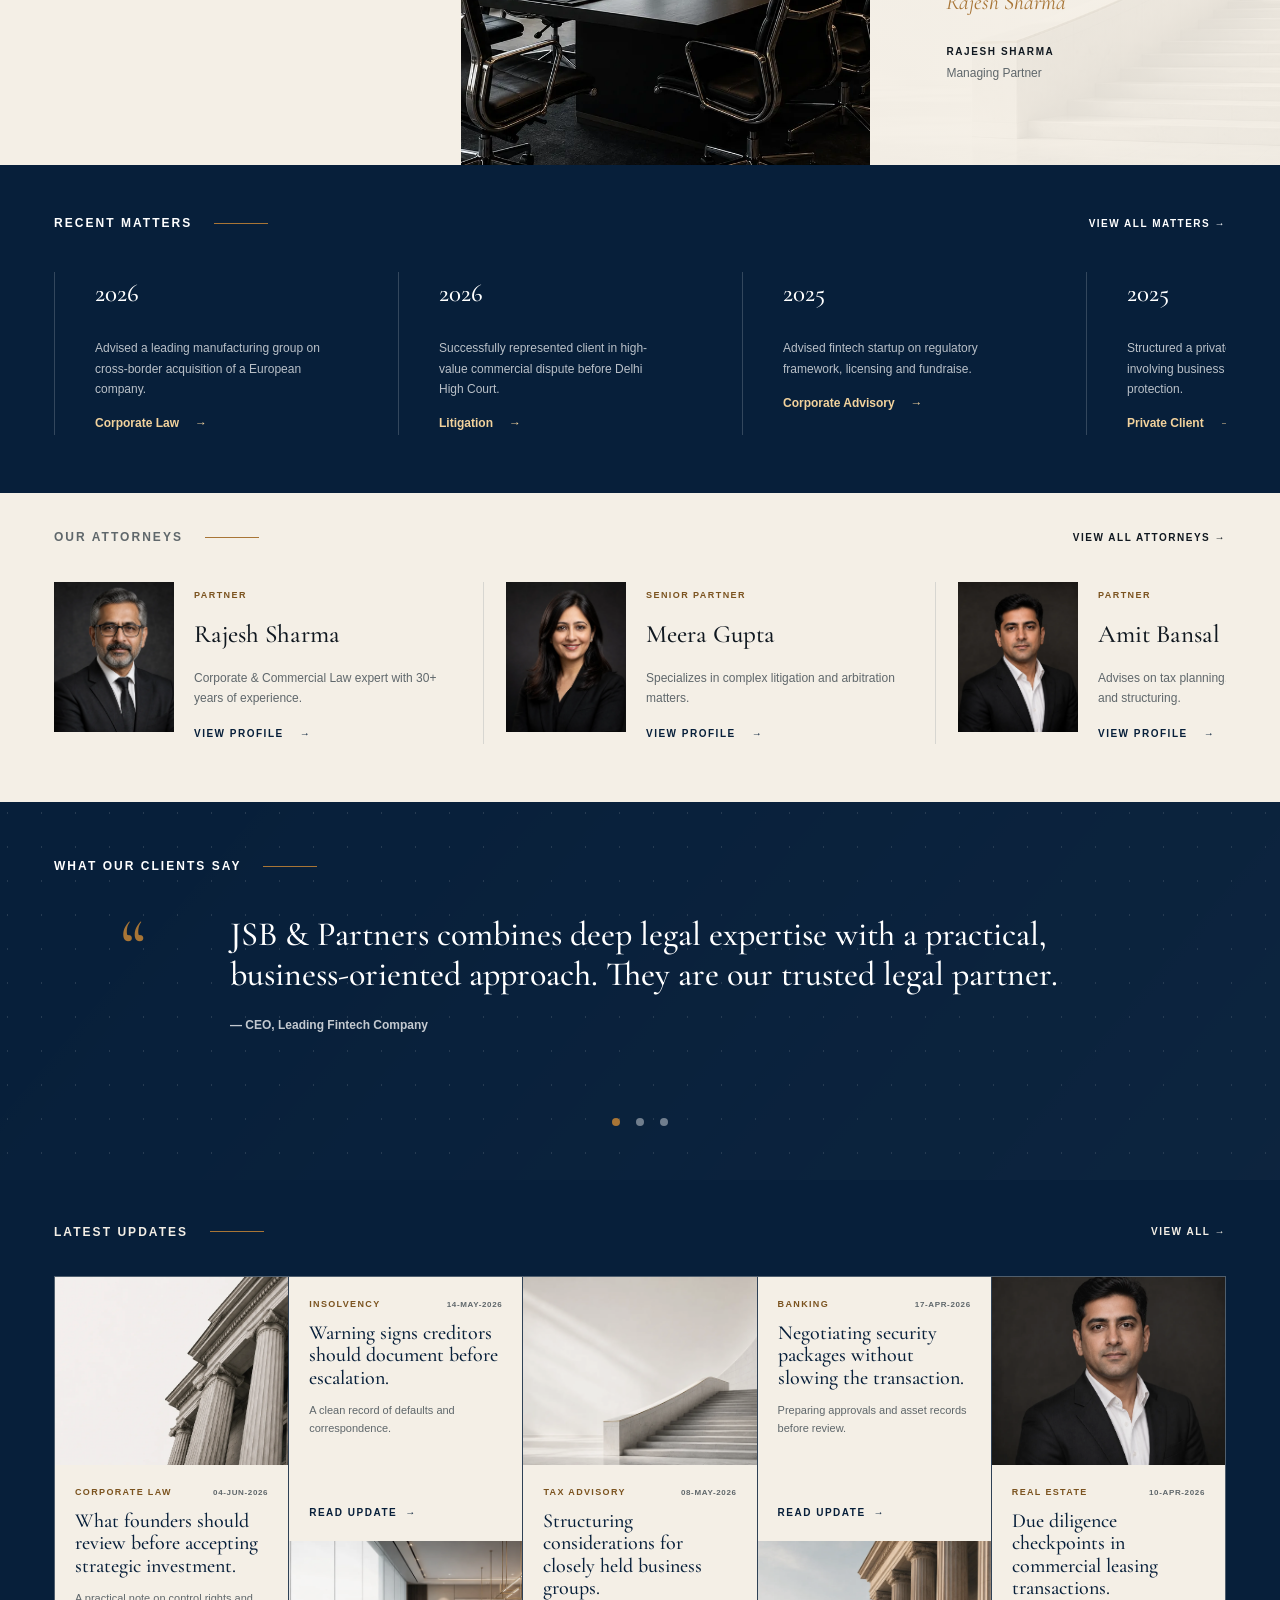
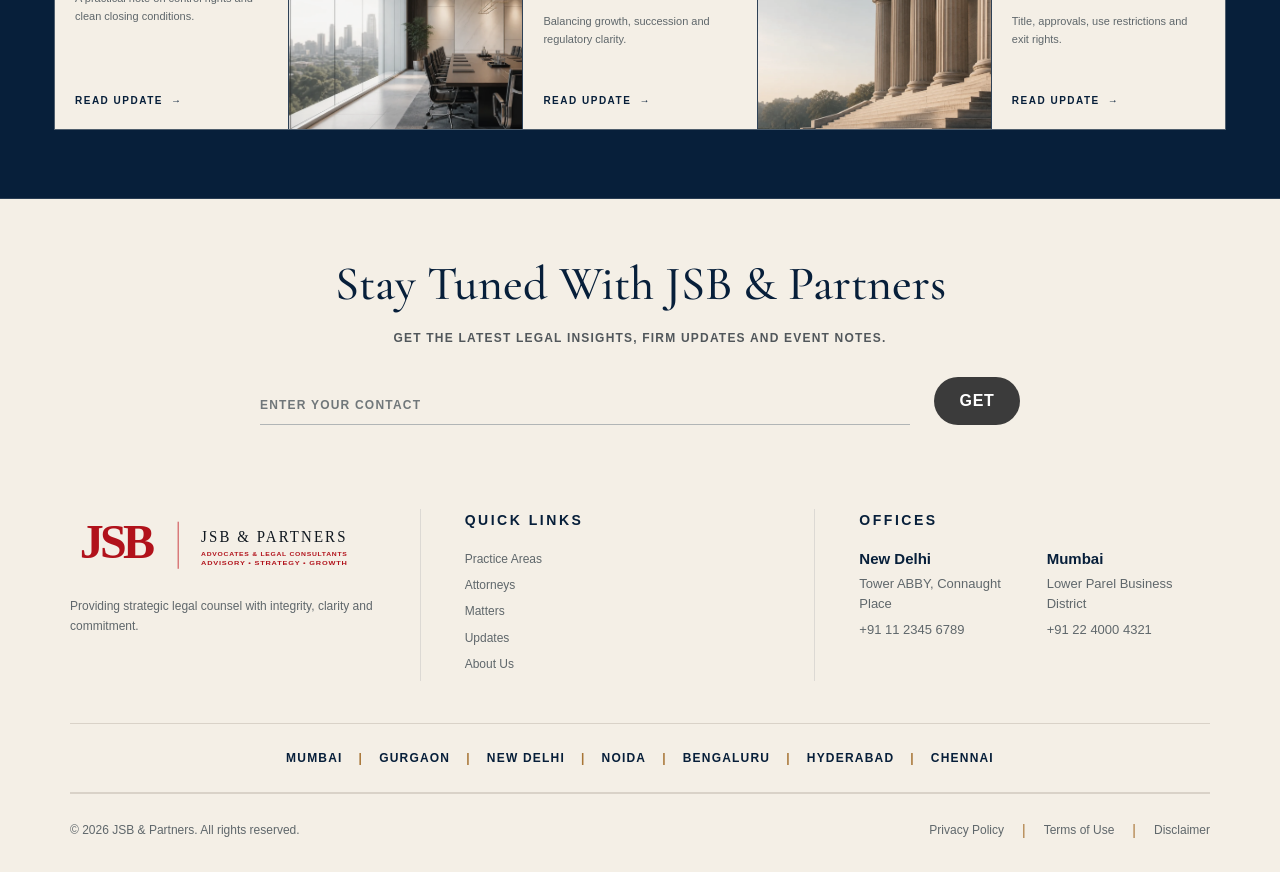
==== commit 0337edcd: "Update to New Branch" ====
--- a/index.html
+++ b/index.html
@@ -304,7 +304,7 @@
         <section>
           <h2>Offices</h2>
           <div class="office-list">
-            <p><strong>New Delhi</strong><span>Tower ABBYs, Connaught Place</span><a href="tel:+911123456789">+91 11 2345 6789</a></p>
+            <p><strong>New Delhi</strong><span>Tower ABBY, Connaught Place</span><a href="tel:+911123456789">+91 11 2345 6789</a></p>
             <p><strong>Mumbai</strong><span>Lower Parel Business District</span><a href="tel:+912240004321">+91 22 4000 4321</a></p>
           </div>
         </section>
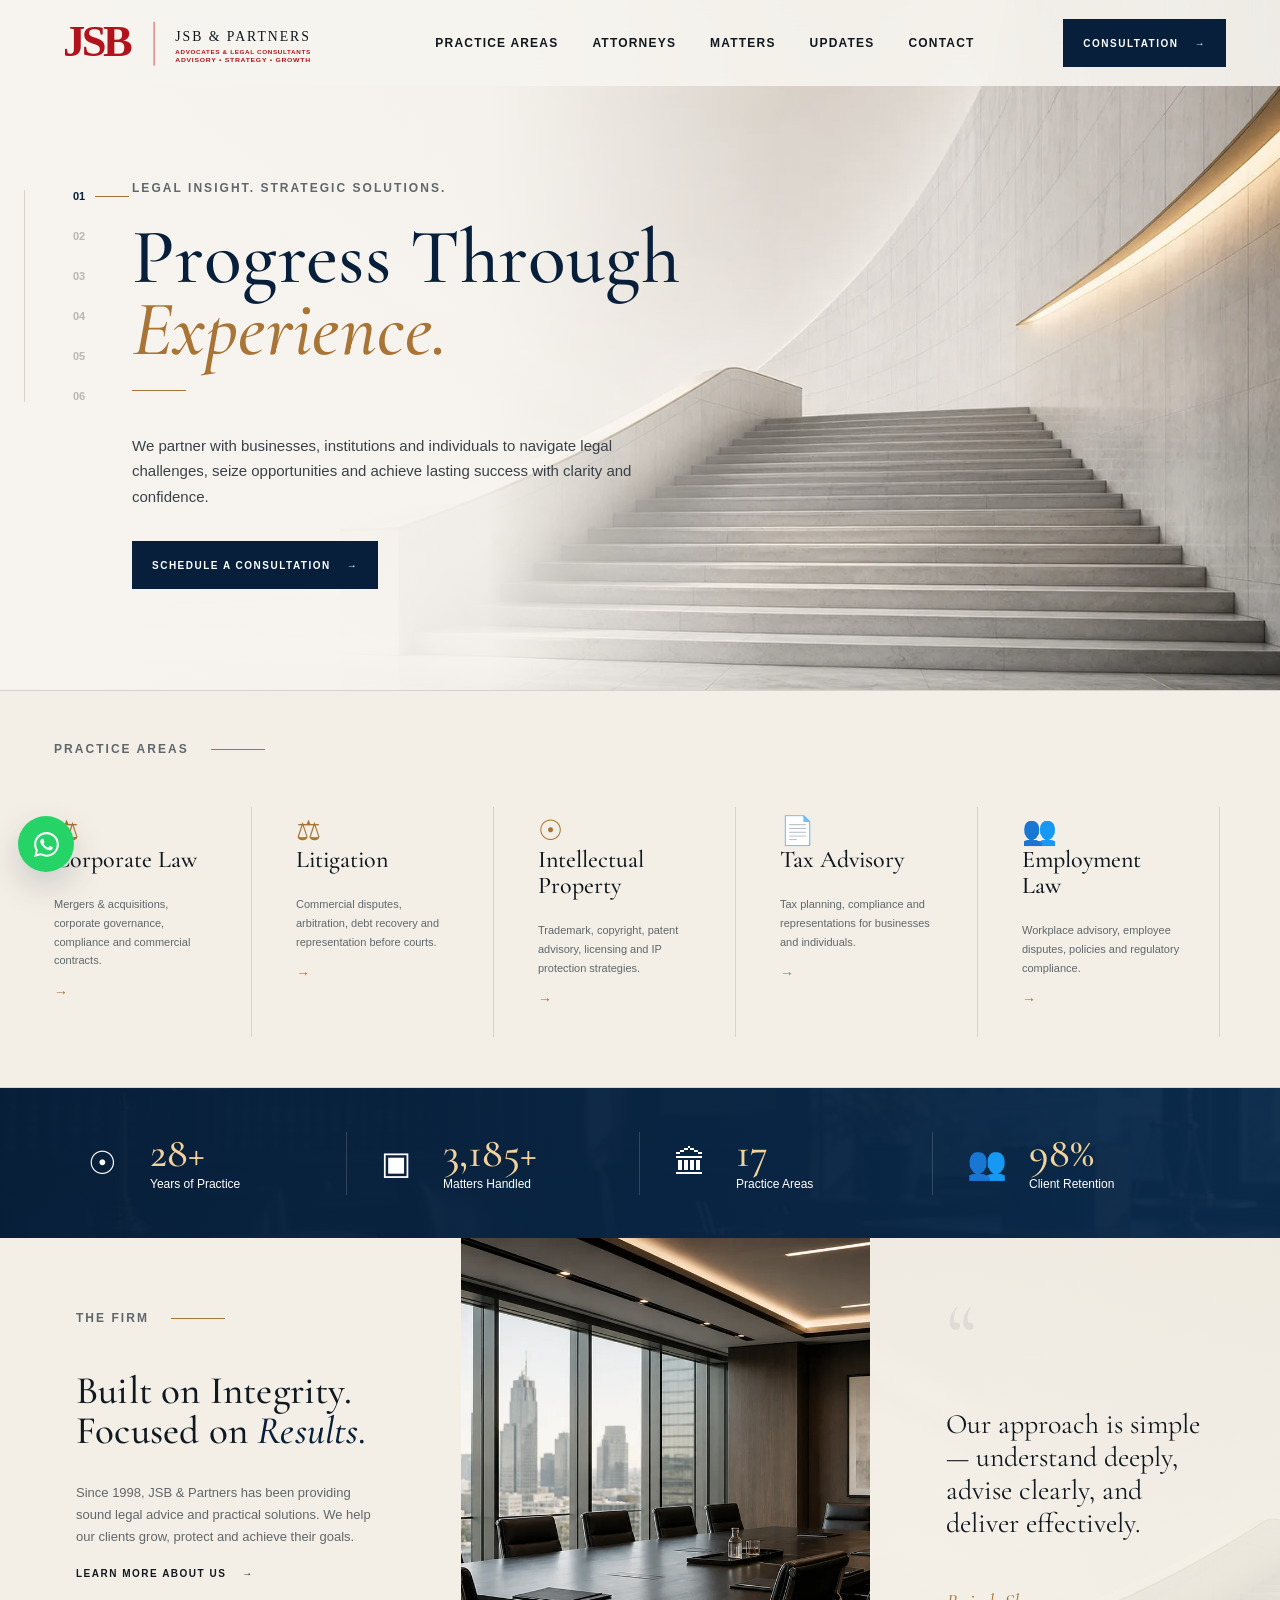
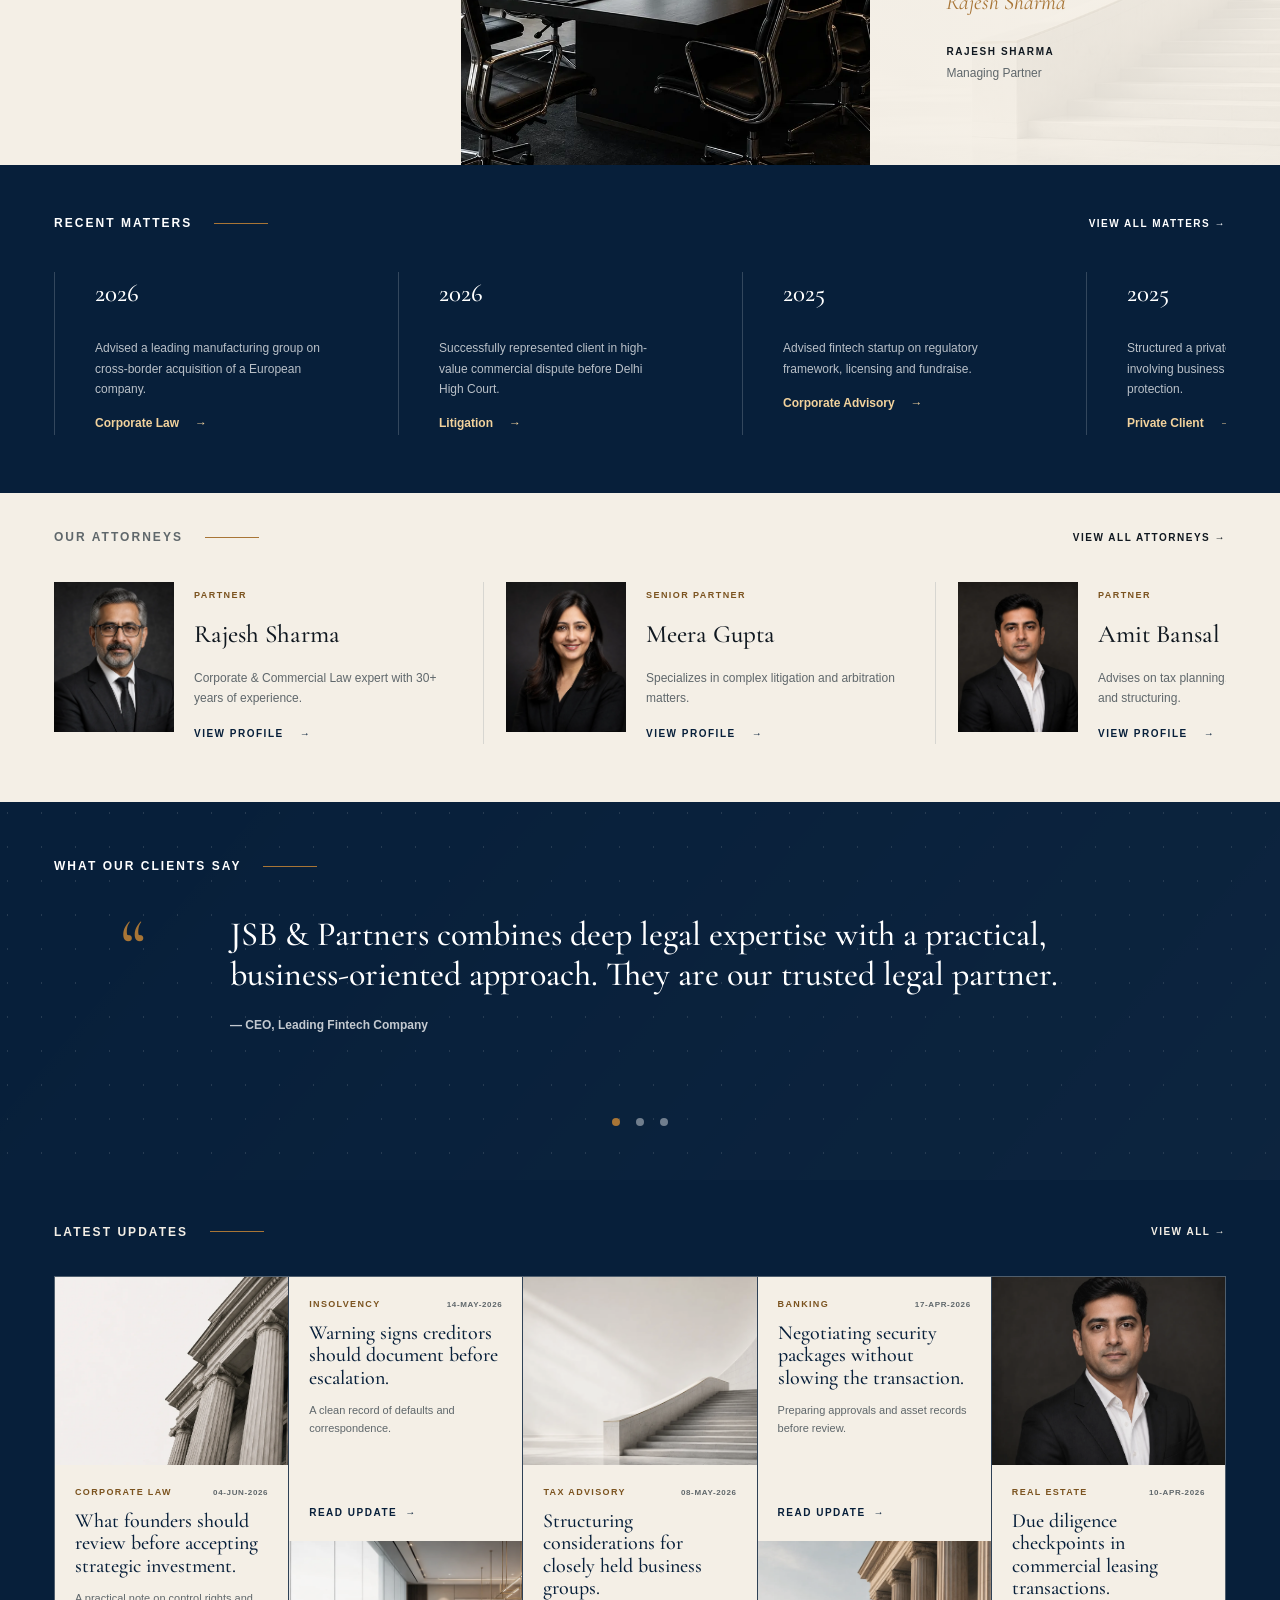
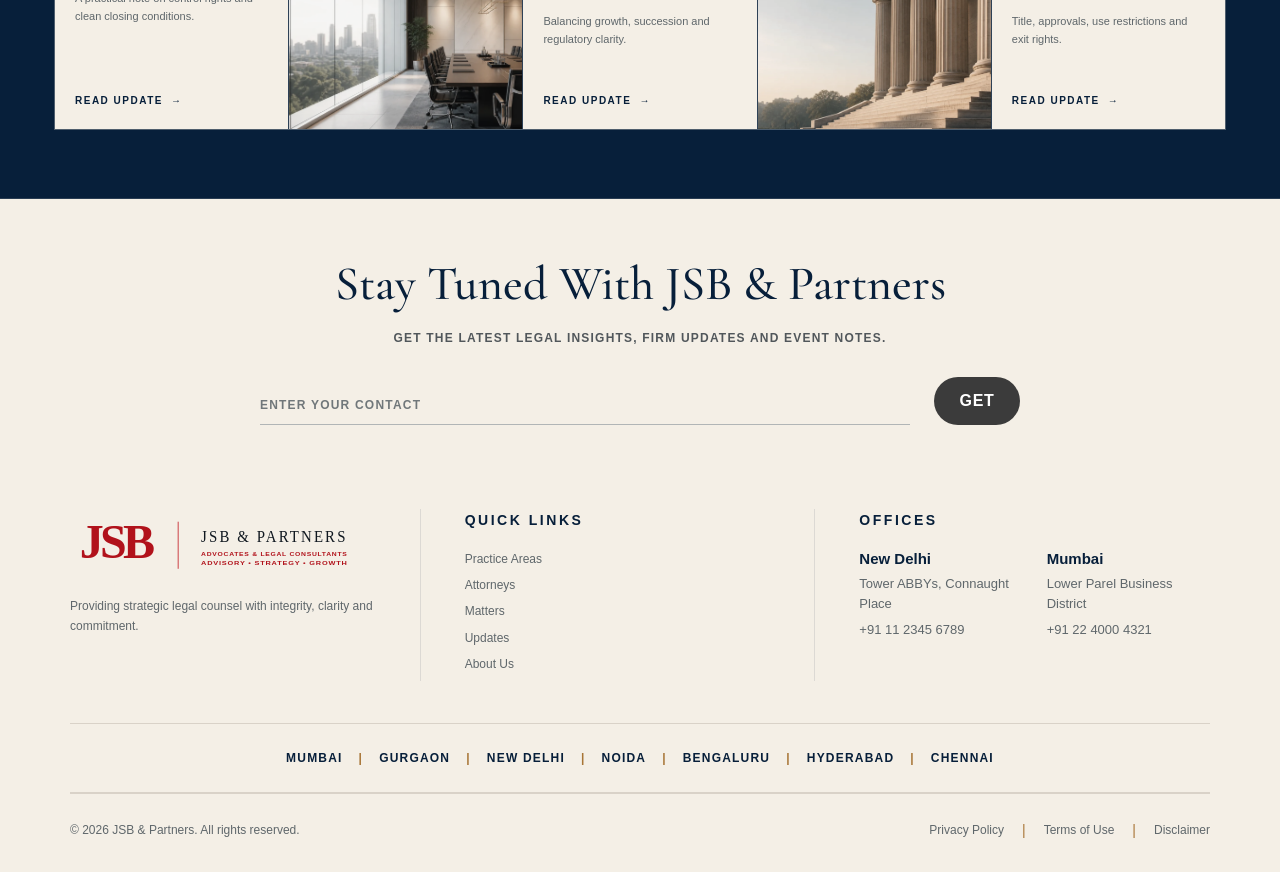
==== commit b39a138f: "UpdateCheck" ====
--- a/index.html
+++ b/index.html
@@ -304,7 +304,7 @@
         <section>
           <h2>Offices</h2>
           <div class="office-list">
-            <p><strong>New Delhi</strong><span>Tower ABBY, Connaught Place</span><a href="tel:+911123456789">+91 11 2345 6789</a></p>
+            <p><strong>New Delhi</strong><span>Tower ABBYs, Connaught Place</span><a href="tel:+911123456789">+91 11 2345 6789</a></p>
             <p><strong>Mumbai</strong><span>Lower Parel Business District</span><a href="tel:+912240004321">+91 22 4000 4321</a></p>
           </div>
         </section>
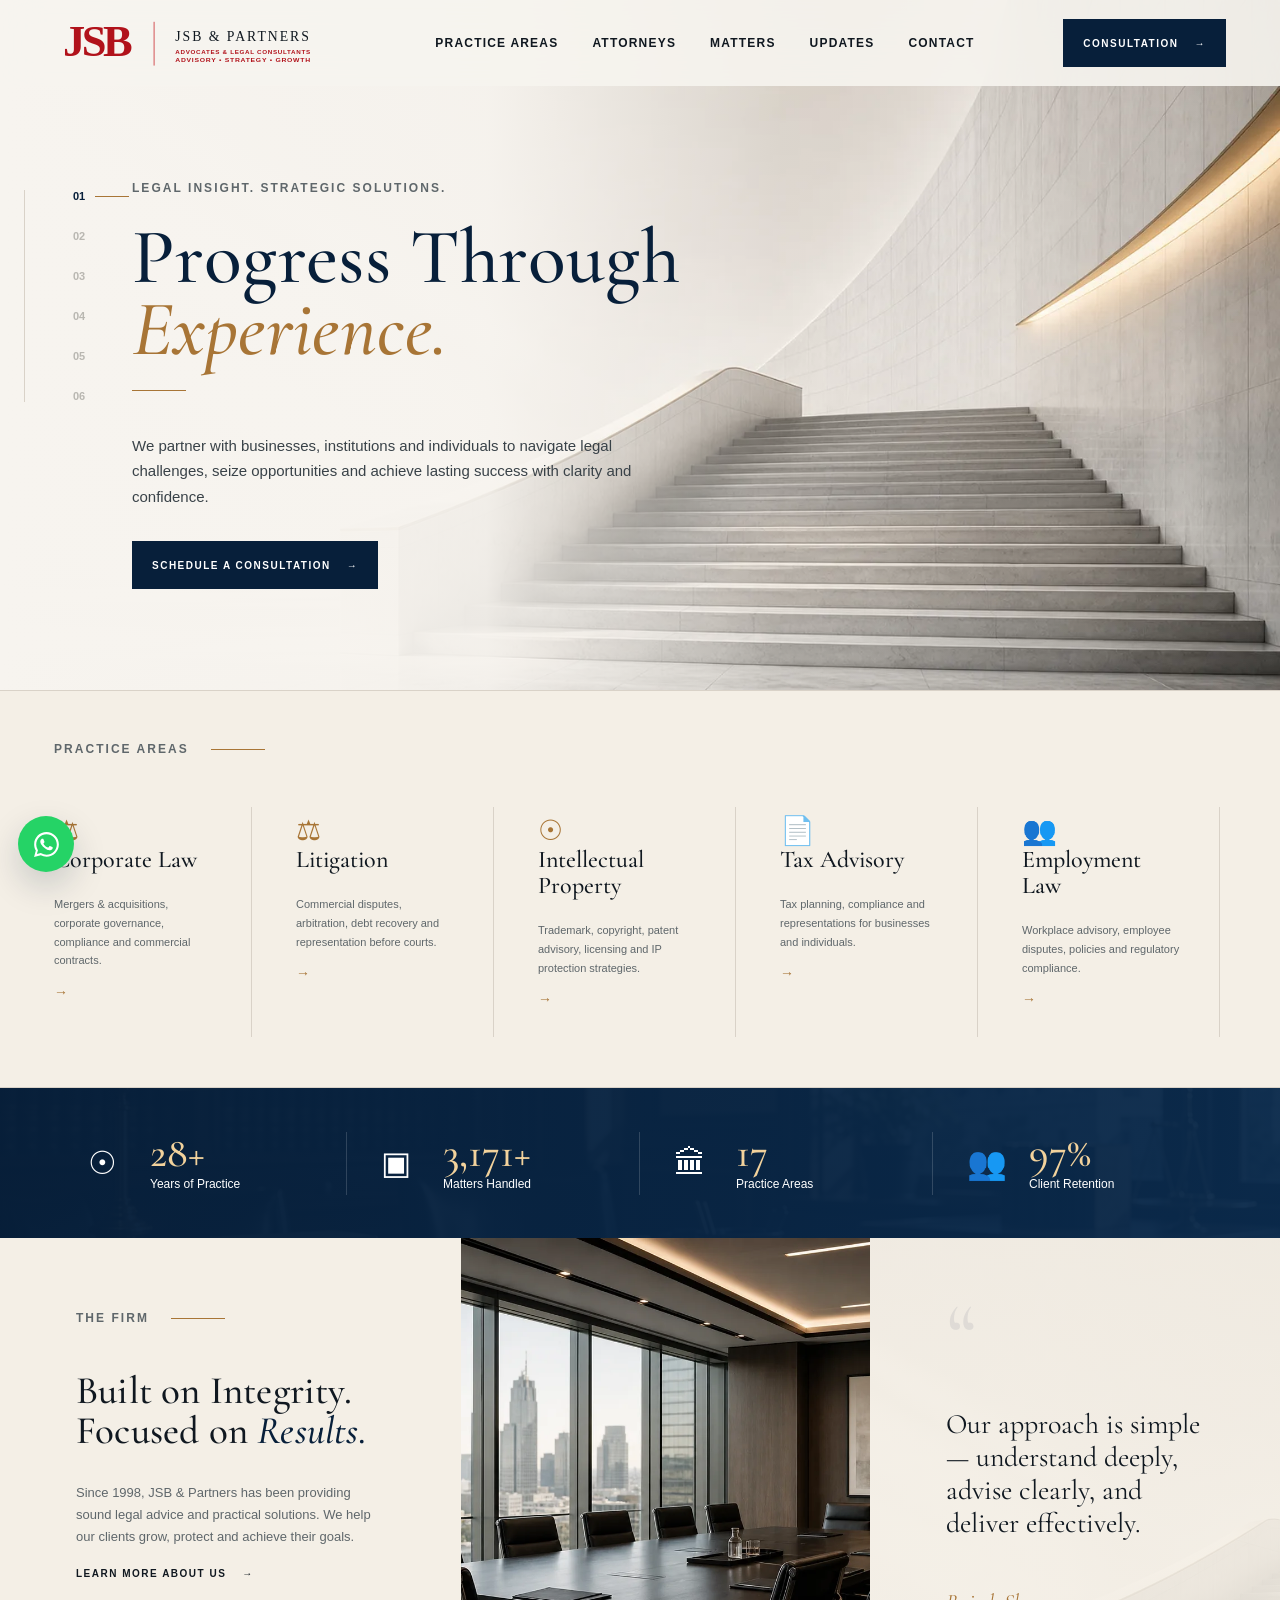
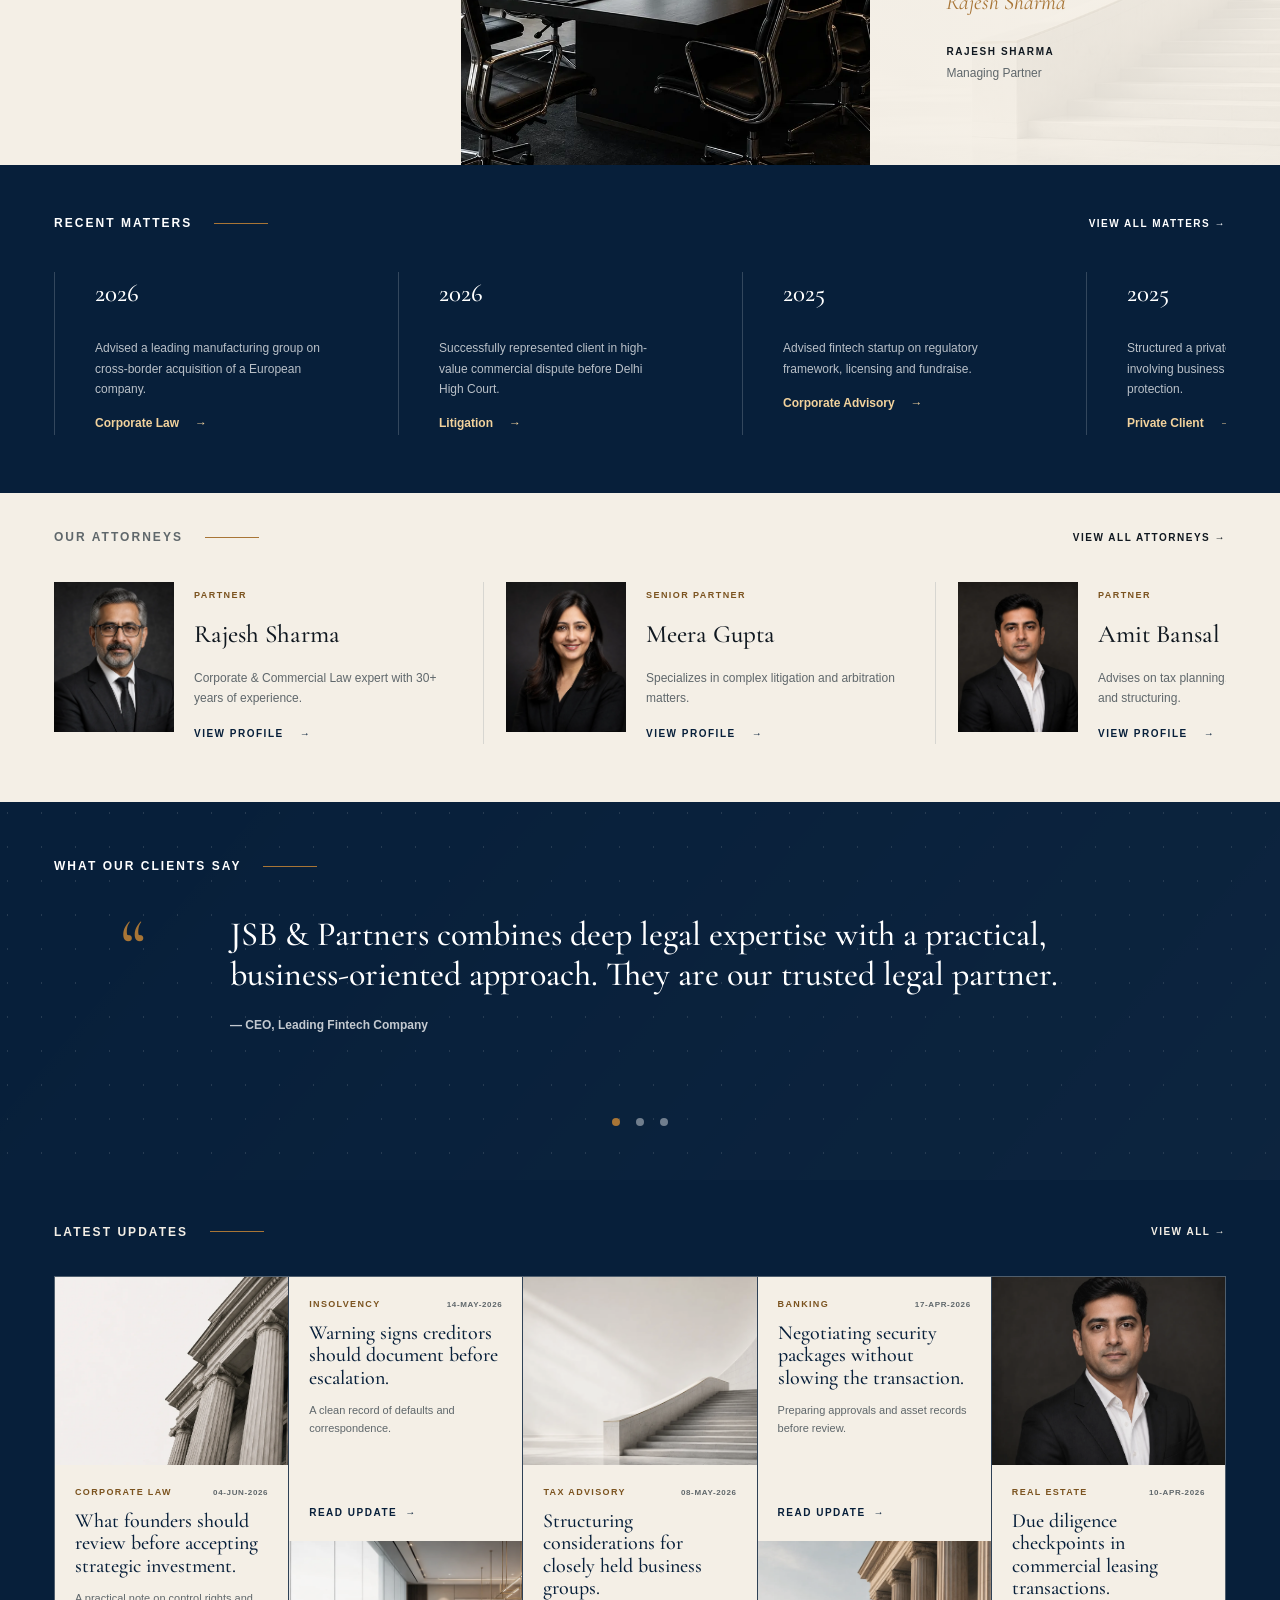
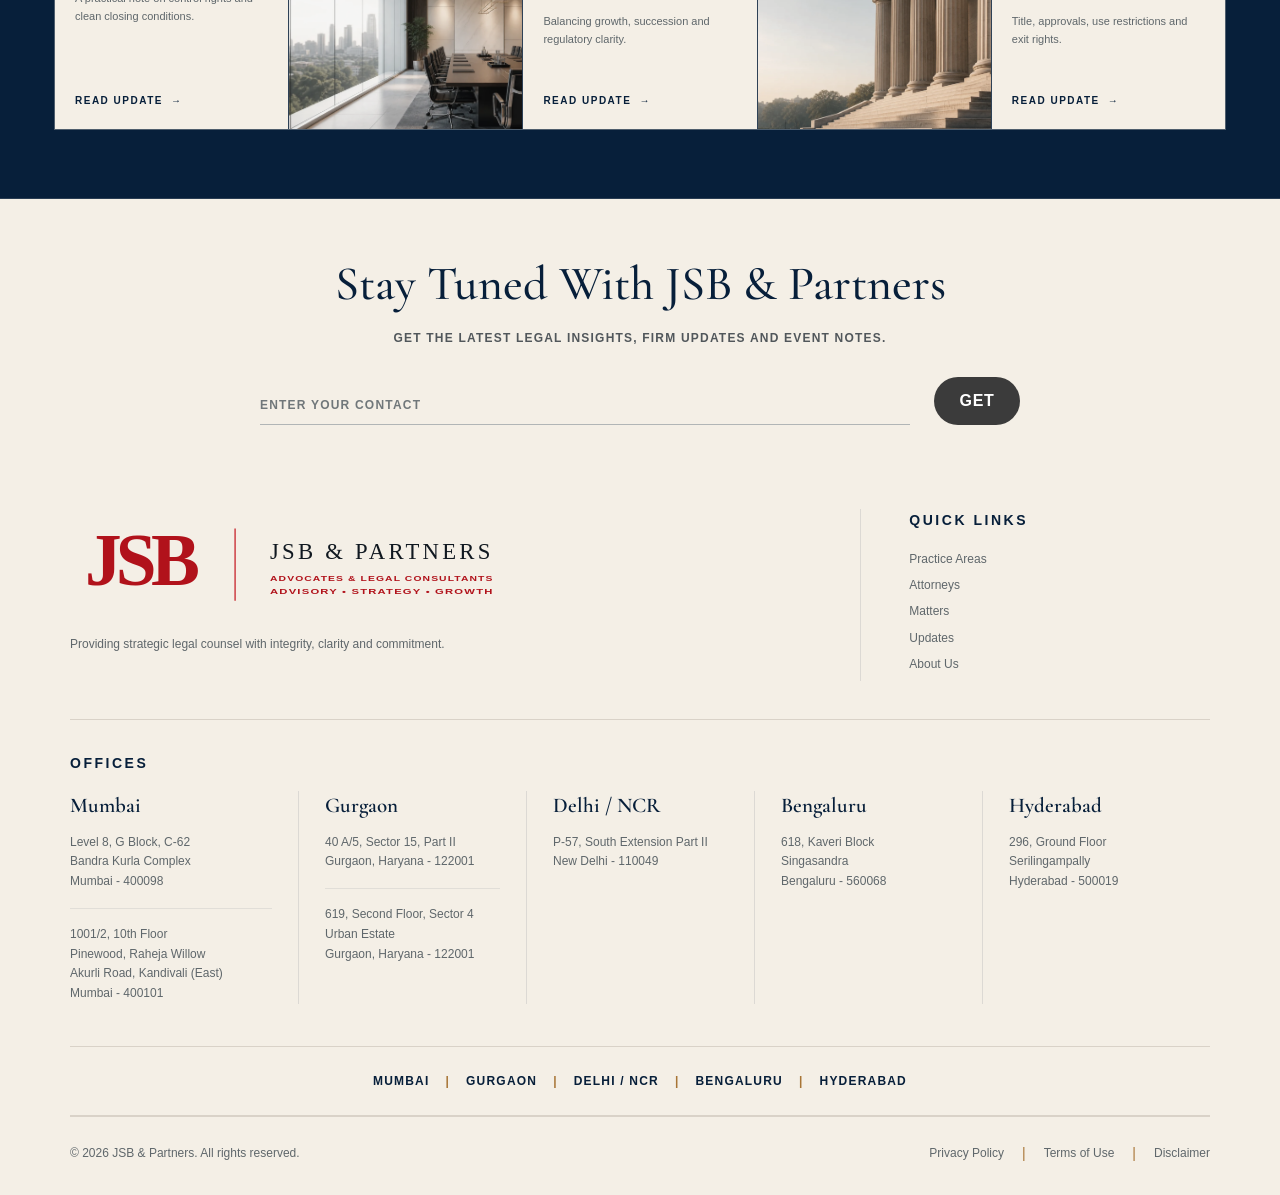
==== commit f2b705eb: "UpdateCheck" ====
--- a/index.html
+++ b/index.html
@@ -11,7 +11,7 @@
   <link rel="preconnect" href="https://fonts.googleapis.com">
   <link rel="preconnect" href="https://fonts.gstatic.com" crossorigin>
   <link href="https://fonts.googleapis.com/css2?family=Cormorant+Garamond:wght@500;600&amp;display=swap" rel="stylesheet">
-  <link rel="stylesheet" href="css/styles.css?v=20260609-serif-tone">
+  <link rel="stylesheet" href="css/styles.css?v=20260613-office-grid">
 </head>
 <body>
   <header class="top-header">
@@ -293,7 +293,7 @@
           <img src="assets/logo/jsb-partners-logo.svg" alt="JSB &amp; Partners" width="820" height="190">
           <p>Providing strategic legal counsel with integrity, clarity and commitment.</p>
         </section>
-        <section>
+        <section class="footer-links">
           <h2>Quick Links</h2>
           <a href="#practice">Practice Areas</a>
           <a href="#attorneys">Attorneys</a>
@@ -301,22 +301,42 @@
           <a href="#updates">Updates</a>
           <a href="#firm">About Us</a>
         </section>
-        <section>
+        <section class="footer-offices">
           <h2>Offices</h2>
           <div class="office-list">
-            <p><strong>New Delhi</strong><span>Tower ABBYs, Connaught Place</span><a href="tel:+911123456789">+91 11 2345 6789</a></p>
-            <p><strong>Mumbai</strong><span>Lower Parel Business District</span><a href="tel:+912240004321">+91 22 4000 4321</a></p>
+            <article>
+              <h3>Mumbai</h3>
+              <address>Level 8, G Block, C-62<br>Bandra Kurla Complex<br>Mumbai - 400098</address>
+              <address>1001/2, 10th Floor<br>Pinewood, Raheja Willow<br>Akurli Road, Kandivali (East)<br>Mumbai - 400101</address>
+            </article>
+            <article>
+              <h3>Gurgaon</h3>
+              <address>40 A/5, Sector 15, Part II<br>Gurgaon, Haryana - 122001</address>
+              <address>619, Second Floor, Sector 4<br>Urban Estate<br>Gurgaon, Haryana - 122001</address>
+            </article>
+            <article>
+              <h3>Delhi / NCR</h3>
+              <address>P-57, South Extension Part II<br>New Delhi - 110049</address>
+            </article>
+            <article>
+              <h3>Bengaluru</h3>
+              <address>618, Kaveri Block<br>Singasandra<br>Bengaluru - 560068</address>
+            </article>
+            <article>
+              <h3>Hyderabad</h3>
+              <address>296, Ground Floor<br>Serilingampally<br>Hyderabad - 500019</address>
+            </article>
           </div>
         </section>
       </div>
 
       <div class="footer-cities" aria-label="Office locations">
-        <span>Mumbai</span><i>|</i><span>Gurgaon</span><i>|</i><span>New Delhi</span><i>|</i><span>Noida</span><i>|</i><span>Bengaluru</span><i>|</i><span>Hyderabad</span><i>|</i><span>Chennai</span>
+        <span>Mumbai</span><i>|</i><span>Gurgaon</span><i>|</i><span>Delhi / NCR</span><i>|</i><span>Bengaluru</span><i>|</i><span>Hyderabad</span>
       </div>
 
       <div class="footer-bottom"><p>&copy; 2026 JSB &amp; Partners. All rights reserved.</p><nav><a href="#">Privacy Policy</a><span>|</span><a href="#">Terms of Use</a><span>|</span><a href="#">Disclaimer</a></nav></div>
     </footer>
   </main>
-  <script src="js/script.js?v=20260609-serif-tone"></script>
+  <script src="js/script.js?v=20260613-office-grid"></script>
 </body>
 </html>
--- a/css/styles.css
+++ b/css/styles.css
@@ -1203,26 +1203,33 @@
 
 .footer-main {
   display: grid;
-  grid-template-columns: repeat(3, minmax(0, 1fr));
-  gap: 44px;
+  grid-template-columns: minmax(0, 1.35fr) minmax(180px, .65fr);
+  column-gap: 64px;
+  row-gap: 38px;
   padding: 42px 0;
 }
 
 .footer-main > section {
   min-width: 0;
-  padding-right: 42px;
-  border-right: 1px solid rgba(7, 31, 58, .1);
-}
-
-.footer-main > section:last-child {
   padding-right: 0;
   border-right: 0;
 }
 
+.footer-links {
+  padding-left: 48px;
+  border-left: 1px solid rgba(7, 31, 58, .1);
+}
+
+.footer-offices {
+  grid-column: 1 / -1;
+  padding-top: 32px;
+  border-top: 1px solid var(--line);
+}
+
 .office-list {
   display: grid;
-  grid-template-columns: repeat(2, minmax(0, 1fr));
-  gap: 24px;
+  grid-template-columns: repeat(5, minmax(0, 1fr));
+  gap: 0;
 }
 
 .footer-brand img {
@@ -1233,31 +1240,39 @@
   margin-bottom: 16px;
 }
 
-.office-list p {
+.office-list article {
+  min-width: 0;
+  padding: 2px 26px 0;
+  border-left: 1px solid rgba(7, 31, 58, .1);
+}
+
+.office-list article:first-child {
+  padding-left: 0;
+  border-left: 0;
+}
+
+.office-list h3 {
+  margin: 0 0 14px;
+  color: var(--navy);
+  font-family: var(--serif);
+  font-size: 21px;
+  font-weight: 600;
+  line-height: 1.2;
+}
+
+.office-list address {
   margin: 0;
-}
-
-.office-list strong,
-.office-list span,
-.office-list a {
-  display: block;
-}
-
-.office-list strong {
-  color: var(--navy);
-  font-size: 15px;
-  line-height: 1.35;
-}
-
-.office-list span {
-  margin: 5px 0;
-  font-size: 13px;
-  line-height: 1.55;
-}
-
-.office-list a {
-  font-size: 13px;
-  line-height: 1.55;
+  color: var(--muted);
+  font-family: var(--sans);
+  font-size: 12px;
+  font-style: normal;
+  line-height: 1.65;
+}
+
+.office-list address + address {
+  margin-top: 16px;
+  padding-top: 16px;
+  border-top: 1px solid rgba(7, 31, 58, .08);
 }
 
 .footer-bottom {
@@ -1644,9 +1659,25 @@
   }
 
   .footer-stay,
-  .footer-main,
+  .footer-main {
+    grid-template-columns: 1fr;
+  }
+
+  .footer-links {
+    padding-left: 0;
+    padding-top: 28px;
+    border-top: 1px solid rgba(7, 31, 58, .1);
+    border-left: 0;
+  }
+
   .office-list {
-    grid-template-columns: 1fr;
+    grid-template-columns: repeat(2, minmax(0, 1fr));
+    row-gap: 30px;
+  }
+
+  .office-list article:nth-child(odd) {
+    padding-left: 0;
+    border-left: 0;
   }
 
   .footer-main > section {
@@ -1818,6 +1849,23 @@
     font-size: 11px;
   }
 
+  .office-list {
+    grid-template-columns: 1fr;
+    row-gap: 0;
+  }
+
+  .office-list article,
+  .office-list article:nth-child(odd) {
+    padding: 22px 0;
+    border-top: 1px solid rgba(7, 31, 58, .1);
+    border-left: 0;
+  }
+
+  .office-list article:first-child {
+    padding-top: 2px;
+    border-top: 0;
+  }
+
   .testimonial-wrap {
     grid-template-columns: 1fr;
     gap: 10px;
